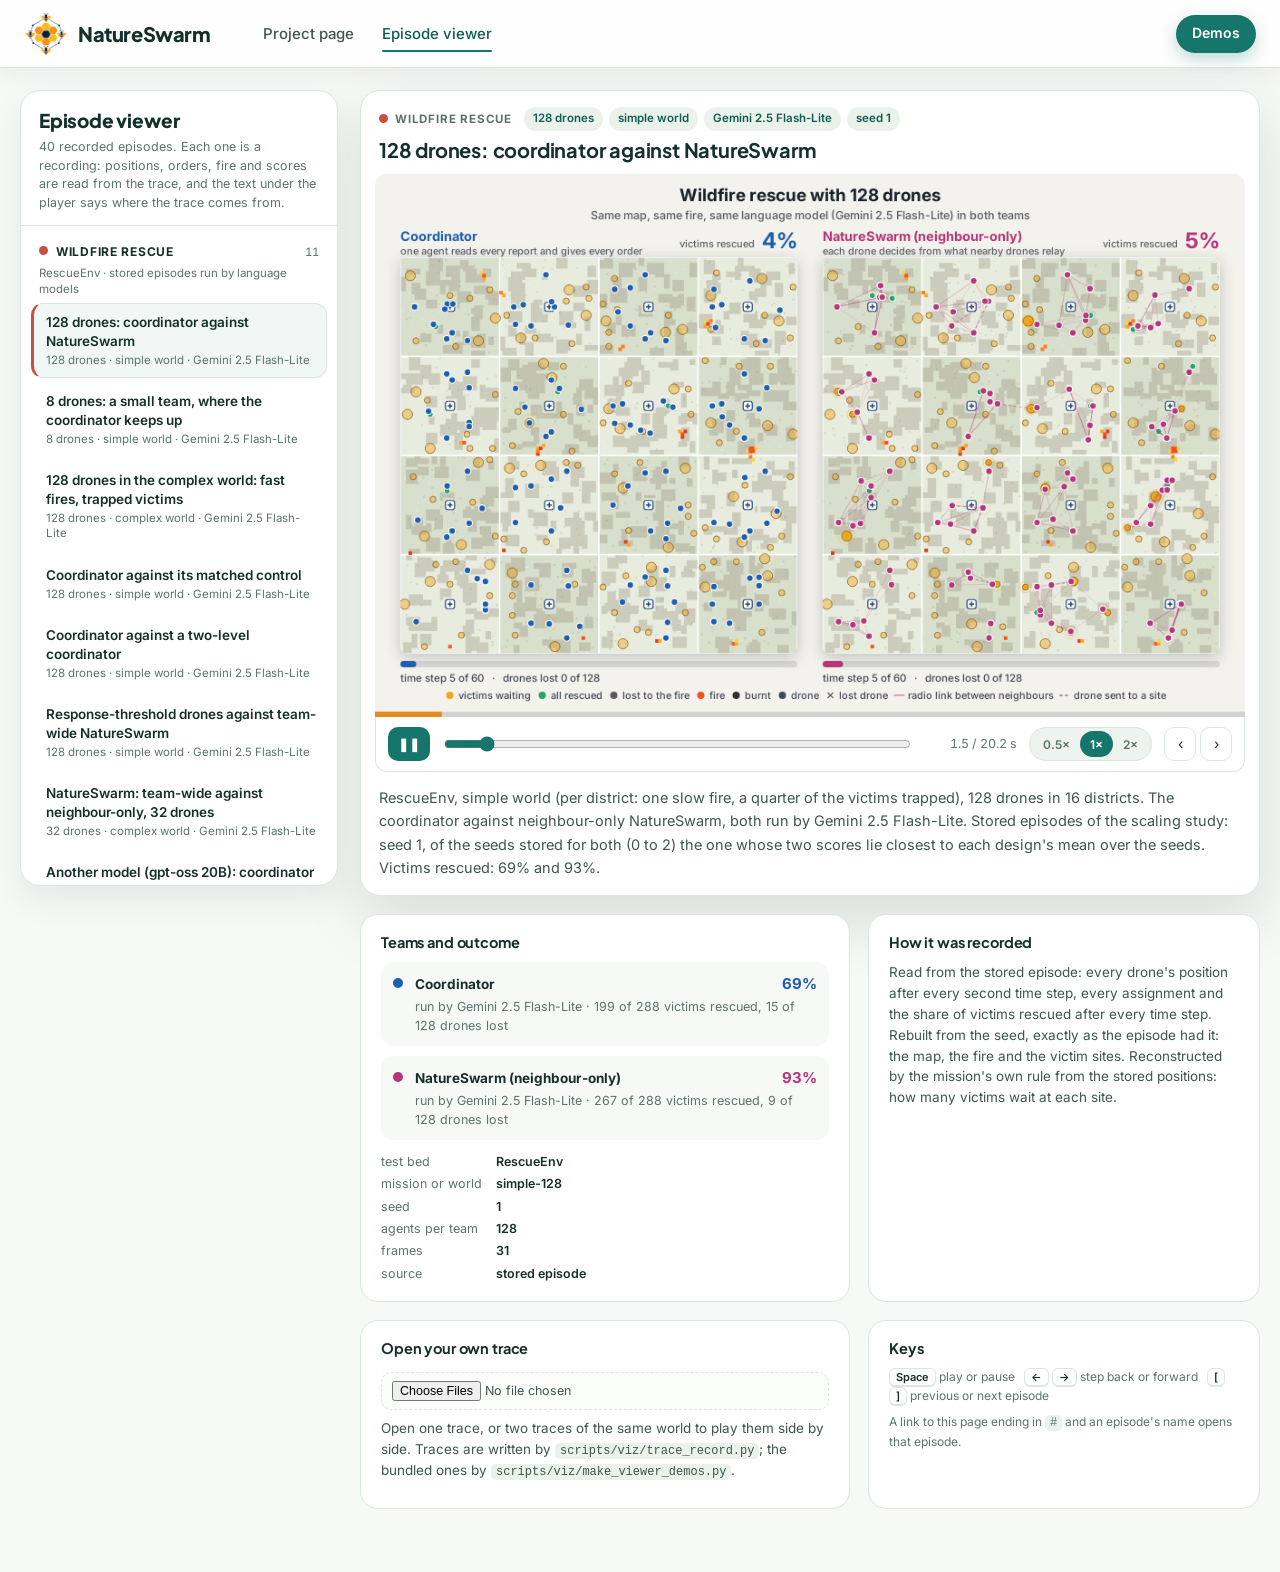
==== viewer.html @ e60d899e "NatureSwarm project page Static site: demos played from recorded episodes, interactive result charts" ====
<!doctype html>
<html lang="en">
<head>
<meta charset="utf-8">
<meta name="viewport" content="width=device-width, initial-scale=1">
<title>NatureSwarm episode viewer</title>
<meta name="description" content="Recorded episodes of NatureSwarm and its baselines: wildfire rescue teams of 8 to 512 drones run by language models, and the bee, ant and bird missions of NatureEnv.">
<meta name="author" content="The NatureSwarm authors">
<link rel="icon" type="image/png" href="media/brand/favicon_48.png">
<link rel="stylesheet" href="https://fonts.googleapis.com/css2?family=Inter:wght@400;500;600;700&family=Plus+Jakarta+Sans:wght@500;600;700;800&display=swap">
<link rel="stylesheet" href="css/site.css">
<link rel="stylesheet" href="css/viewer.css">
</head>
<body>
<header class="nav scrolled" id="nav">
  <a class="brand" href="index.html"><img src="media/brand/logo_192.png" alt="" width="44" height="44"><span>NatureSwarm</span></a>
  <nav class="links" aria-label="Pages"><a href="index.html">Project page</a><a class="active" href="viewer.html">Episode viewer</a></nav>
  <div class="nav-cta"><a class="pill solid" href="index.html#demos">Demos</a></div>
</header>

<div class="vw">
  <aside class="vw-list" aria-label="Recorded episodes">
    <div class="vw-list-head">
      <h1>Episode viewer</h1>
      <p><span id="count">Recorded</span> episodes. Each one is a recording: positions, orders, fire and scores are read from the trace, and the text under the player says where the trace comes from.</p>
      <select class="vw-pick" id="pick" aria-label="Choose an episode"></select>
    </div>
    <div class="vw-scroll" id="list"></div>
  </aside>

  <main class="vw-main">
    <figure class="vw-player" id="stage">
      <div class="vw-title">
        <span class="vw-kicker" id="kicker"><i></i><span>Loading</span></span>
        <div class="vw-tags" id="tags"></div>
        <h2 id="title">&nbsp;</h2>
      </div>
      <div class="vw-stage">
        <canvas aria-label="Episode animation"></canvas>
        <div class="vw-wait" id="wait">Loading the recording…</div>
      </div>
      <div class="vw-controls">
        <button class="pp" id="pp" aria-label="Play or pause">▶</button>
        <input id="pos" type="range" min="0" max="1000" value="0" aria-label="Position">
        <span id="clock">0.0 s</span>
        <div class="vw-speed" id="speed" role="group" aria-label="Speed"><button data-s="0.5">0.5×</button><button data-s="1" class="on">1×</button><button data-s="2">2×</button></div>
        <div class="vw-nav" role="group" aria-label="Previous or next episode"><button id="prev" aria-label="Previous episode">‹</button><button id="next" aria-label="Next episode">›</button></div>
      </div>
      <p class="vw-what" id="about"></p>
    </figure>

    <div class="vw-cols">
      <section class="vw-card">
        <h3>Teams and outcome</h3>
        <div class="vw-teams" id="teams"></div>
        <dl class="vw-facts" id="facts"></dl>
      </section>
      <section class="vw-card">
        <h3>How it was recorded</h3>
        <p id="method"></p>
        <div id="evbox"><h3 style="margin-top:14px">Events</h3><ul class="vw-events" id="events"></ul></div>
      </section>
      <section class="vw-card">
        <h3>Open your own trace</h3>
        <input id="file" type="file" accept=".json,application/json" multiple aria-label="Open trace files">
        <p>Open one trace, or two traces of the same world to play them side by side. Traces are written by <code>scripts/viz/trace_record.py</code>; the bundled ones by <code>scripts/viz/make_viewer_demos.py</code>.</p>
      </section>
      <section class="vw-card">
        <h3>Keys</h3>
        <p class="vw-keys"><kbd>Space</kbd> play or pause &nbsp; <kbd>←</kbd> <kbd>→</kbd> step back or forward &nbsp; <kbd>[</kbd> <kbd>]</kbd> previous or next episode</p>
        <p class="vw-keys">A link to this page ending in <code>#</code> and an episode's name opens that episode.</p>
      </section>
    </div>
  </main>
</div>

<script src="js/natureswarm-player.js"></script>
<script src="js/trace-pack.js"></script>
<script>
(function () {
  'use strict';
  // Shown until traces/demos.json has loaded, and if it cannot be read: the recordings of the project page.
  const FALLBACK = {
    groups: [{ id: 'rescue', title: 'Wildfire rescue', note: 'RescueEnv · stored episodes run by language models' }, { id: 'bees', title: 'Honeybees choose a nest site', note: 'NatureEnv' }, { id: 'ants', title: 'Ants and their trails', note: 'NatureEnv' }, { id: 'birds', title: 'Birds on migration', note: 'an illustration' }],
    episodes: [
      { id: 'rescue-128', group: 'rescue', name: '128 drones: coordinator against NatureSwarm', traces: ['traces/rescue_coordinator.json', 'traces/rescue_natureswarm.json'], tags: ['128 drones'], about: '', opts: { titles: ['Coordinator', 'NatureSwarm (neighbour-only)'], headline: 'Wildfire rescue with 128 drones', subline: 'Same map, same fire, same language model in both teams' } },
      { id: 'bees-static', group: 'bees', name: 'Seven cavities, 24 scouts', traces: ['traces/bees.json'], tags: [], about: '', opts: {} },
      { id: 'ants-static', group: 'ants', name: 'Three paths, 24 ants', traces: ['traces/ants.json'], tags: [], about: '', opts: {} },
      { id: 'birds-f30', group: 'birds', name: 'Flock against solitary birds', traces: ['traces/birds_flock.json', 'traces/birds_alone.json'], tags: [], about: '', opts: { titles: ['Flock: every bird aligns with its seven nearest neighbours', 'Each bird on its own'] } },
      { id: 'birds-f30-flock', group: 'birds', name: 'The flock alone', traces: ['traces/birds_flock.json'], tags: [], about: '', opts: {} },
    ],
  };
  const GROUP_COLOR = { rescue: '#c8503f', bees: '#e7a21b', forage: '#3d9a57', ants: '#d6336c', birds: '#2f7fc1', hard: '#6b4fa3' };
  const TEAM_COLOR = ['#1f5fae', '#b5367a', '#17766b'];
  const $ = (id) => document.getElementById(id);
  const esc = (s) => String(s).replace(/[&<>"]/g, (c) => ({ '&': '&amp;', '<': '&lt;', '>': '&gt;', '"': '&quot;' }[c]));
  const canvas = document.querySelector('#stage canvas');
  const cache = {};
  let DATA = FALLBACK, player = null, speed = 1, current = -1, ticket = 0;

  const fetchTrace = (u) => cache[u] || (cache[u] = fetch(u).then((r) => { if (!r.ok) throw new Error(u + ': ' + r.status); return r.json(); }).then(NatureSwarmTrace.unpack));
  const MODELS = { 'gemini-2.5-flash-lite': 'Gemini 2.5 Flash-Lite', 'gemini-3.1-flash-lite': 'Gemini 3.1 Flash-Lite', 'gemini-4-argon': 'Gemini 4 Argon', 'or/openai/gpt-oss-20b': 'gpt-oss 20B' };
  const DESIGNS = { bee: 'Bee design', ant: 'Ant design', hierarchy: 'Coordinator', solitary: 'Solitary agents', flock: 'Flock design', broadcast: 'Broadcast', 'flock (three-rule model)': 'Flock (three-rule model)', 'each bird alone': 'Each bird on its own' };
  const runBy = (m) => { if (m.policy === 'rule') return (/alone/.test(m.design) ? "each bird's own cue" : 'the three-rule flock model') + ', an illustration'; if (m.policy === 'classic') return "the design's model-free rule, no language model"; const id = String(m.policy).replace('llm:', ''); return MODELS[id] || id; };

  function outcome(m) {
    const o = m.outcome || {};
    if (m.scene === 'rescue' || m.env === 'rescueenv') return [Math.round(100 * o.rescued / o.victims) + '%', `${o.rescued} of ${o.victims} victims rescued, ${o.drones_lost} of ${m.n_agents} drones lost`];
    if (m.scene === 'bees') { const L = (k) => (k == null ? 'none' : String.fromCharCode(65 + k)); return [o.chose_best ? 'best cavity' : 'cavity ' + L(o.chosen), `chose cavity ${L(o.chosen)} in round ${o.round} (${o.how}); the best was cavity ${L(o.best)}`]; }
    if (m.scene === 'ants') return [String(o.food), 'units of food brought home'];
    if (m.scene === 'forage') return [String(o.food), 'units of food brought home' + (o.rival_food != null ? `; the other colony brought ${o.rival_food}` : '')];
    if (m.scene === 'birds') return [`${o.arrived} / ${m.n_agents}`, `birds arrived, ${o.lost} taken by hawks`];
    return ['', Object.keys(o).filter((k) => k !== 'trips').map((k) => k + ' ' + o[k]).join(', ')];
  }

  function show(traces, entry) {
    const opts = entry.opts || {};
    if (player) player.pause();
    player = NatureSwarmPlayer.mount(canvas, traces.length === 1 ? traces[0] : traces, opts);
    player.speed = speed;
    const anyEvents = traces[0].frames.some((f) => f.events && f.events.length);
    $('evbox').style.display = anyEvents ? '' : 'none';
    player.onframe = (t, d) => {
      if (!$('pos').matches(':active')) $('pos').value = String(Math.round(1000 * t / d));
      $('clock').textContent = t.toFixed(1) + ' / ' + d.toFixed(1) + ' s';
      if (!anyEvents) return;
      const fr = traces[0].frames, k = Math.min(fr.length - 1, Math.floor(fr.length * t / d)), seen = [];
      for (let i = k; i >= 0 && seen.length < 4; i--) (fr[i].events || []).forEach((e) => { if (seen.indexOf(e) < 0) seen.push(e); });
      const html = seen.map((e) => '<li>' + esc(e) + '</li>').join('') || '<li>none yet</li>';
      if ($('events').innerHTML !== html) $('events').innerHTML = html;
    };
    $('teams').innerHTML = traces.map((tr, i) => {
      const m = tr.meta, o = outcome(m), c = (opts.colors && opts.colors[i]) || (traces.length > 1 ? TEAM_COLOR[i % 3] : '#17766b');
      const name = (opts.titles && opts.titles[i]) || DESIGNS[m.design] || m.design;
      return `<div class="vw-team" style="--c:${esc(c)}"><i></i><b>${esc(name)}</b><em>${esc(o[0])}</em><span>run by ${esc(runBy(m))} · ${esc(o[1])}</span></div>`;
    }).join('');
    const m0 = traces[0].meta, facts = [['test bed', m0.env === 'rescueenv' ? 'RescueEnv' : 'NatureEnv'], ['mission or world', m0.mission], ['seed', m0.seed], ['agents per team', m0.n_agents], ['frames', traces[0].frames.length]];
    if (m0.time) facts.push(['time', m0.time]);
    if (m0.source) facts.push(['source', traces.map((t) => t.meta.source).filter((s, i, a) => s && a.indexOf(s) === i).join('; ')]);
    $('facts').innerHTML = facts.map((r) => '<dt>' + esc(r[0]) + '</dt><dd>' + esc(r[1]) + '</dd>').join('');
    player.render(0); player.play(); $('pp').textContent = '❚❚';
  }

  function describe(entry) {
    const g = DATA.groups.find((x) => x.id === entry.group) || { title: '', method: '' };
    $('stage').style.setProperty('--g', GROUP_COLOR[entry.group] || '#17766b');
    $('kicker').lastElementChild.textContent = g.title || 'Your trace';
    $('title').textContent = entry.name;
    $('tags').innerHTML = (entry.tags || []).map((t) => '<span>' + esc(t) + '</span>').join('');
    $('about').textContent = entry.about || '';
    $('method').textContent = entry.method || g.method || 'A trace opened from a file: the player draws what the file holds.';
  }

  function select(i, push) {
    const entry = DATA.episodes[i]; if (!entry) return;
    current = i; const mine = ++ticket;
    describe(entry);
    Array.from(document.querySelectorAll('.vw-item')).forEach((b) => { const on = +b.dataset.i === i; b.classList.toggle('on', on); if (on) { b.setAttribute('aria-current', 'true'); if (b.scrollIntoView) b.scrollIntoView({ block: 'nearest' }); } else b.removeAttribute('aria-current'); });
    $('pick').value = String(i);
    if (push !== false) { try { history.replaceState(null, '', '#' + entry.id); } catch (e) { /* sandboxed frame */ } }
    $('wait').textContent = 'Loading the recording…'; $('wait').classList.add('on');
    Promise.all(entry.traces.map(fetchTrace)).then((t) => { if (mine !== ticket) return; $('wait').classList.remove('on'); show(t, entry); })
      .catch((e) => { if (mine === ticket) $('wait').textContent = 'This recording could not be loaded (' + e.message + ').'; });
  }

  function build() {
    const list = $('list'), pick = $('pick'); list.innerHTML = ''; pick.innerHTML = '';
    $('count').textContent = String(DATA.episodes.length) + ' recorded';
    DATA.groups.forEach((g) => {
      const eps = DATA.episodes.map((e, i) => [e, i]).filter((x) => x[0].group === g.id); if (!eps.length) return;
      const box = document.createElement('div'); box.className = 'vw-group'; box.style.setProperty('--g', GROUP_COLOR[g.id] || '#17766b');
      box.innerHTML = `<div class="vw-group-head"><i></i><b>${esc(g.title)}</b><span>${eps.length}</span></div><p class="vw-group-note">${esc(g.note || '')}</p>`;
      const og = document.createElement('optgroup'); og.label = g.title;
      eps.forEach(([e, i]) => {
        const b = document.createElement('button'); b.type = 'button'; b.className = 'vw-item'; b.dataset.i = String(i);
        b.innerHTML = `<strong>${esc(e.name)}</strong><small>${esc((e.tags || []).filter((t) => !/^seed /.test(t)).join(' · '))}</small>`;
        b.addEventListener('click', () => select(i)); box.appendChild(b);
        const o = document.createElement('option'); o.value = String(i); o.textContent = e.name; og.appendChild(o);
      });
      list.appendChild(box); pick.appendChild(og);
    });
  }
  function start() {
    build();
    const want = decodeURIComponent((location.hash || '').slice(1)), k = DATA.episodes.findIndex((e) => e.id === want);
    select(k >= 0 ? k : 0, false);
  }

  $('pick').addEventListener('change', () => select(+$('pick').value));
  $('prev').addEventListener('click', () => select((current - 1 + DATA.episodes.length) % DATA.episodes.length));
  $('next').addEventListener('click', () => select((current + 1) % DATA.episodes.length));
  $('file').addEventListener('change', () => {
    const files = Array.from($('file').files).slice(0, 2); if (!files.length) return;
    Promise.all(files.map((f) => f.text().then(JSON.parse).then(NatureSwarmTrace.unpack))).then((t) => {
      ticket++; current = -1; Array.from(document.querySelectorAll('.vw-item.on')).forEach((b) => b.classList.remove('on'));
      const entry = { group: '', name: files.map((f) => f.name).join(' and '), tags: ['opened from a file'], about: 'A trace opened from your computer; it is not uploaded anywhere.', opts: { titles: t.map((x) => x.meta.design) } };
      describe(entry); $('wait').classList.remove('on'); show(t, entry);
    }).catch((e) => { $('wait').textContent = 'This file is not a trace (' + e.message + ').'; $('wait').classList.add('on'); });
  });
  const toggle = () => { if (!player) return; player.toggle(); $('pp').textContent = player.playing ? '❚❚' : '▶'; };
  $('pp').addEventListener('click', toggle); canvas.addEventListener('click', toggle);
  $('pos').addEventListener('input', () => { if (player) player.seek($('pos').value / 1000); });
  $('speed').addEventListener('click', (e) => { const s = e.target.dataset.s; if (!s) return; speed = +s; if (player) player.speed = speed; Array.from($('speed').children).forEach((b) => b.classList.toggle('on', b === e.target)); });
  document.addEventListener('keydown', (e) => {
    if (/^(INPUT|SELECT|TEXTAREA|BUTTON)$/.test(e.target.tagName) && e.key !== '[' && e.key !== ']') return;
    if (e.key === ' ') { e.preventDefault(); toggle(); }
    else if (e.key === 'ArrowLeft' || e.key === 'ArrowRight') { if (!player) return; e.preventDefault(); player.pause(); $('pp').textContent = '▶'; player.seek((player.time + (e.key === 'ArrowLeft' ? -0.3 : 0.3)) / player.duration); }
    else if (e.key === '[') $('prev').click(); else if (e.key === ']') $('next').click();
  });
  window.addEventListener('hashchange', () => { const k = DATA.episodes.findIndex((e) => e.id === decodeURIComponent(location.hash.slice(1))); if (k >= 0 && k !== current) select(k, false); });

  fetch('traces/demos.json').then((r) => { if (!r.ok) throw new Error(String(r.status)); return r.json(); })
    .then((d) => { if (d && d.episodes && d.episodes.length) DATA = d; }).catch(() => { /* keep the short list */ }).then(start);
})();
</script>
</body>
</html>
---- css/site.css ----
/* NatureSwarm project page. Light, botanical identity: alabaster ground, pine ink, teal for actions, honey kept to
   the logo and the hero artwork. One look by design (no dark variant). Author: Kunlun Zhu. */
:root {
  --bg: #f6f9f6; --surface: #ffffff; --sky: #e6f0f3; --sage: #ebf2ec;
  --ink: #15302b; --text: #3f5551; --muted: #5e726e; --line: #dce6e1;
  --teal: #17766b; --teal-d: #0f5c53; --coral: #c8503f; --honey: #e7a21b; --night: #10231f;
  --radius: 20px; --shadow: 0 14px 34px rgba(21, 48, 43, 0.07); --shadow-lg: 0 24px 60px rgba(21, 48, 43, 0.13);
  --display: "Plus Jakarta Sans", "Inter", "Helvetica Neue", Arial, sans-serif;
  --body: "Inter", "Helvetica Neue", Helvetica, Arial, sans-serif;
  --wrap: 1180px; --ease: cubic-bezier(0.22, 1, 0.36, 1);
  color-scheme: light;
}
* { box-sizing: border-box; }
html { scroll-behavior: smooth; scroll-padding-top: 84px; }
body { margin: 0; font-family: var(--body); font-size: 17px; line-height: 1.6; color: var(--text); background: var(--bg); -webkit-font-smoothing: antialiased; }
img { max-width: 100%; display: block; }
a { color: inherit; }
button { font: inherit; color: inherit; }
h1, h2, h3 { font-family: var(--display); color: var(--ink); margin: 0; text-wrap: balance; }
h2 { font-size: clamp(28px, 3.3vw, 40px); line-height: 1.16; font-weight: 700; letter-spacing: -0.02em; }
h2.light { font-weight: 600; font-size: clamp(26px, 2.9vw, 36px); }
h3 { font-size: 19px; line-height: 1.3; font-weight: 700; letter-spacing: -0.01em; }
p { margin: 0; }
code, pre { font-family: ui-monospace, SFMono-Regular, Menlo, Consolas, monospace; }
:focus-visible { outline: 3px solid rgba(23, 118, 107, 0.45); outline-offset: 3px; border-radius: 6px; }

.wrap { max-width: var(--wrap); margin: 0 auto; padding-left: max(24px, env(safe-area-inset-left, 0px)); padding-right: max(24px, env(safe-area-inset-right, 0px)); }
.wrap.narrow { max-width: 1000px; }
.band { padding-block: 96px; }
.band.sky { background: var(--sky); }
.band.sage { background: var(--sage); }
.label { display: inline-block; margin-bottom: 14px; font-size: 12.5px; font-weight: 700; letter-spacing: 0.09em; text-transform: uppercase; color: var(--teal); }
.head { text-align: center; max-width: 780px; margin: 0 auto 44px; }
.head h2::after { content: ""; display: block; width: 46px; height: 3px; border-radius: 3px; background: var(--teal); margin: 18px auto 0; }
.sub { margin-top: 16px; font-size: 18px; color: var(--muted); }

/* ------------------------------------------------------------------ navigation */
.nav { position: sticky; top: env(safe-area-inset-top, 0px); z-index: 40; display: flex; align-items: center; gap: 28px; height: 68px;
  padding-left: max(24px, env(safe-area-inset-left, 0px)); padding-right: max(24px, env(safe-area-inset-right, 0px));
  background: rgba(255, 255, 255, 0.82); backdrop-filter: saturate(1.4) blur(14px); -webkit-backdrop-filter: saturate(1.4) blur(14px);
  border-bottom: 1px solid transparent; transition: border-color 0.3s, box-shadow 0.3s; }
.nav.scrolled { border-bottom-color: var(--line); box-shadow: 0 6px 24px rgba(21, 48, 43, 0.06); }
body::before { content: ""; position: fixed; inset: 0 0 auto; height: env(safe-area-inset-top, 0px); z-index: 50; background: #fff; }
.brand { display: inline-flex; align-items: center; gap: 10px; text-decoration: none; font-family: var(--display); font-weight: 800; font-size: 20px; letter-spacing: -0.02em; color: var(--ink); }
.links { display: flex; gap: 4px; margin-left: 12px; }
.links a { position: relative; padding: 8px 12px; border-radius: 10px; text-decoration: none; font-size: 15px; font-weight: 500; color: var(--text); transition: color 0.2s, background 0.2s; }
.links a:hover { color: var(--ink); background: rgba(23, 118, 107, 0.07); }
.links a.active { color: var(--teal-d); }
.links a.active::after { content: ""; position: absolute; left: 12px; right: 12px; bottom: 2px; height: 2px; border-radius: 2px; background: var(--teal); }
.nav-cta { margin-left: auto; display: flex; gap: 10px; }
.pill { display: inline-flex; align-items: center; height: 38px; padding: 0 16px; border-radius: 999px; text-decoration: none; font-size: 14px; font-weight: 600; transition: transform 0.2s var(--ease), box-shadow 0.2s, background 0.2s; }
.pill.ghost { border: 1px solid var(--line); color: var(--ink); background: #fff; }
.pill.solid { background: var(--teal); color: #fff; box-shadow: 0 6px 16px rgba(23, 118, 107, 0.28); }
.pill:hover { transform: translateY(-1px); }
.pill.solid:hover { background: var(--teal-d); }

/* ------------------------------------------------------------------ hero */
.hero { position: relative; overflow: hidden; min-height: 660px; display: grid; place-items: center; padding-block: 84px 132px; isolation: isolate; }
.hero-art { position: absolute; inset: -3%; z-index: -3; background: url("../media/brand/hero.jpg") center 42% / cover no-repeat; animation: drift 38s ease-in-out infinite alternate; }
.hero::before { content: ""; position: absolute; inset: 0; z-index: -2;
  background: radial-gradient(ellipse 62% 64% at 50% 46%, rgba(246, 249, 246, 0.95) 0%, rgba(246, 249, 246, 0.82) 38%, rgba(246, 249, 246, 0) 74%); }
.hero::after { content: ""; position: absolute; inset: auto 0 0; height: 170px; z-index: -1; background: linear-gradient(180deg, rgba(246, 249, 246, 0) 0%, var(--bg) 88%); }
#hero-swarm { position: absolute; inset: 0; width: 100%; height: 100%; z-index: -1; pointer-events: none; }
.hero-inner { max-width: 960px; text-align: center; padding-left: max(24px, env(safe-area-inset-left, 0px)); padding-right: max(24px, env(safe-area-inset-right, 0px)); }
.eyebrow { display: inline-flex; align-items: center; gap: 9px; margin-bottom: 22px; padding: 7px 14px; border-radius: 999px; background: rgba(255, 255, 255, 0.85); border: 1px solid var(--line); font-size: 13px; font-weight: 600; color: var(--teal-d); box-shadow: 0 4px 14px rgba(21, 48, 43, 0.06); }
.eyebrow .dot { width: 8px; height: 8px; border-radius: 50%; background: var(--honey); box-shadow: 0 0 0 0 rgba(231, 162, 27, 0.5); animation: pulse 2.4s infinite; }
h1 { font-size: clamp(33px, 4.5vw, 54px); line-height: 1.1; font-weight: 800; letter-spacing: -0.035em; }
.lede { margin: 22px auto 0; max-width: 40em; font-size: clamp(17px, 1.5vw, 19.5px); color: var(--text); }
.hero-cta { margin-top: 30px; }
.btn { display: inline-flex; align-items: center; gap: 9px; height: 48px; padding: 0 24px; border-radius: 999px; border: 1px solid transparent; text-decoration: none; font-weight: 600; font-size: 15.5px; cursor: pointer; transition: transform 0.25s var(--ease), box-shadow 0.25s, background 0.2s, border-color 0.2s; }
.btn.primary { background: var(--teal); color: #fff; box-shadow: 0 10px 24px rgba(23, 118, 107, 0.32); }
.btn.primary:hover { background: var(--teal-d); transform: translateY(-2px); box-shadow: 0 14px 30px rgba(23, 118, 107, 0.36); }
.btn.primary svg { transition: transform 0.25s var(--ease); }
.btn.primary:hover svg { transform: translateX(3px); }
.btn.outline { background: #fff; border-color: var(--line); color: var(--ink); }
.btn.outline:hover { border-color: var(--teal); color: var(--teal-d); transform: translateY(-2px); }
.btn.off { opacity: 0.6; cursor: default; pointer-events: none; }
.hero-links { margin-top: 20px; display: flex; flex-wrap: wrap; justify-content: center; gap: 10px; }
.chip { display: inline-flex; align-items: center; gap: 7px; height: 38px; padding: 0 15px; border-radius: 10px; background: #fff; border: 1px solid var(--line); text-decoration: none; font-size: 14px; font-weight: 600; color: var(--ink); box-shadow: 0 4px 12px rgba(21, 48, 43, 0.06); transition: transform 0.2s var(--ease), border-color 0.2s, color 0.2s; }
a.chip:hover { transform: translateY(-2px); border-color: var(--teal); color: var(--teal-d); }
.chip.off { color: var(--muted); box-shadow: none; }
.byline { margin: 26px auto 0; max-width: 46em; font-size: 15px; font-weight: 600; color: var(--ink); line-height: 1.7; }
.affil { margin-top: 6px; font-size: 13.5px; color: var(--muted); }

.facts { position: relative; z-index: 2; margin-top: -76px; }
.facts-row { display: grid; grid-template-columns: repeat(4, 1fr); }
.facts-row { background: var(--surface); border: 1px solid var(--line); border-radius: var(--radius); box-shadow: var(--shadow); padding-block: 22px; max-width: 1000px; }
.facts-row > div { text-align: center; padding: 4px 12px; border-left: 1px solid var(--line); }
.facts-row > div:first-child { border-left: 0; }
.facts-row b { display: block; font-family: var(--display); font-size: 25px; font-weight: 800; color: var(--ink); letter-spacing: -0.02em; font-variant-numeric: tabular-nums; }
.facts-row span { font-size: 13.5px; color: var(--muted); }

/* ------------------------------------------------------------------ overview */
.split { display: grid; grid-template-columns: minmax(0, 5fr) minmax(0, 6fr); gap: 56px; align-items: start; }
.prose p + p { margin-top: 16px; }
.prose strong, .prose-p strong { color: var(--ink); }
.prose-p { margin-top: 16px; }
.cards { display: grid; gap: 22px; margin-top: 52px; }
.cards.three { grid-template-columns: repeat(3, minmax(0, 1fr)); }
.card { background: var(--surface); border: 1px solid var(--line); border-radius: var(--radius); padding: 28px; box-shadow: var(--shadow); }
.card p { margin-top: 8px; font-size: 15.5px; color: var(--muted); }
.lift { transition: transform 0.35s var(--ease), box-shadow 0.35s, border-color 0.35s; }
.lift:hover { transform: translateY(-5px); box-shadow: var(--shadow-lg); border-color: #c9dbd4; }
.glyph { width: 100%; height: 108px; margin-bottom: 18px; border-radius: 14px; background: linear-gradient(180deg, #f1f7f4 0%, #e9f2ee 100%); display: grid; place-items: center; overflow: hidden; }
.glyph svg { width: 100%; height: 100%; }
.g-pulse { animation: gpulse 2.4s ease-in-out infinite; transform-origin: center; transform-box: fill-box; }
.g-dash { stroke-dasharray: 4 6; animation: gdash 1.6s linear infinite; }
.g-wait { animation: gwait 2.4s ease-in-out infinite; }
.g-fade { animation: gfade 3.2s ease-in-out infinite; }

.lab { margin-top: 64px; display: grid; grid-template-columns: minmax(0, 4fr) minmax(0, 7fr); gap: 0; background: var(--surface); border: 1px solid var(--line); border-radius: 26px; box-shadow: var(--shadow); overflow: hidden; }
.lab-text { padding: 36px; display: flex; flex-direction: column; gap: 16px; }
.lab-text .label { margin-bottom: 0; }
.lab-text > p { font-size: 15px; color: var(--muted); }
.lab-stage { background: linear-gradient(160deg, #eef5f2 0%, #e4eff1 100%); min-height: 380px; display: grid; }
#lab-canvas { width: 100%; height: 100%; display: block; }
.seg { display: inline-flex; padding: 4px; border-radius: 999px; background: #eef3f0; border: 1px solid var(--line); align-self: flex-start; }
.seg button { height: 36px; padding: 0 16px; border: 0; border-radius: 999px; background: transparent; font-size: 14px; font-weight: 600; color: var(--muted); cursor: pointer; transition: background 0.25s, color 0.25s, box-shadow 0.25s; }
.seg button.on { background: #fff; color: var(--ink); box-shadow: 0 3px 10px rgba(21, 48, 43, 0.12); }
.seg.small button { height: 30px; padding: 0 12px; font-size: 13px; }
.range { display: grid; gap: 6px; font-size: 14px; font-weight: 600; color: var(--ink); }
.range b { color: var(--teal-d); font-variant-numeric: tabular-nums; }
input[type=range] { accent-color: var(--teal); width: 100%; }
#lab-fail { align-self: flex-start; height: 42px; }
#lab-fail.on { background: var(--coral); border-color: var(--coral); color: #fff; }
.readout { margin: 4px 0 0; display: grid; gap: 10px; }
.readout div { padding: 10px 14px; border-radius: 12px; background: #f3f7f5; border: 1px solid var(--line); }
.readout dt { font-size: 12px; font-weight: 600; letter-spacing: 0.04em; text-transform: uppercase; color: var(--muted); }
.readout dd { margin: 2px 0 0; font-family: var(--display); font-weight: 700; color: var(--ink); font-size: 16px; }

/* ------------------------------------------------------------------ statistics */
.stats { display: grid; grid-template-columns: repeat(3, minmax(0, 1fr)); gap: 40px; text-align: center; }
.num { font-family: var(--display); font-size: clamp(44px, 5.4vw, 66px); line-height: 1; font-weight: 800; letter-spacing: -0.035em; color: var(--teal-d); font-variant-numeric: tabular-nums; }
.num i { font-style: normal; font-size: 0.42em; font-weight: 700; color: var(--muted); margin: 0 0.28em; letter-spacing: 0; }
.stat h3 { margin-top: 14px; font-size: 17px; }
.stat p:last-child { margin: 6px auto 0; max-width: 21em; font-size: 14.5px; color: var(--muted); }

/* ------------------------------------------------------------------ demos */
.showcase { background: var(--surface); border: 1px solid var(--line); border-radius: 26px; box-shadow: var(--shadow-lg); padding: 22px; }
.tabs { position: relative; display: inline-flex; padding: 5px; border-radius: 999px; background: #eef3f0; border: 1px solid var(--line); max-width: 100%; overflow-x: auto; }
.tabs button { position: relative; z-index: 1; height: 40px; padding: 0 20px; border: 0; border-radius: 999px; background: transparent; font-size: 14.5px; font-weight: 600; color: var(--muted); cursor: pointer; white-space: nowrap; transition: color 0.3s; }
.tabs button.on { color: #fff; }
.tab-ink { position: absolute; z-index: 0; top: 5px; left: 5px; height: 40px; width: 0; border-radius: 999px; background: var(--teal); box-shadow: 0 6px 16px rgba(23, 118, 107, 0.3); transition: transform 0.45s var(--ease), width 0.45s var(--ease); }
.stage { margin-top: 18px; border-radius: 18px; overflow: hidden; border: 1px solid var(--line); background: #f4f2ec; }
.screen { position: relative; }
#demo-canvas { width: 100%; height: auto; aspect-ratio: 960 / 600; display: block; cursor: pointer; transition: opacity 0.35s; }
.loading { position: absolute; inset: 0; display: grid; place-items: center; font-weight: 600; color: var(--muted); background: #f4f2ec; transition: opacity 0.35s; }
.loading.hide { opacity: 0; pointer-events: none; }
.controls { display: flex; align-items: center; gap: 12px; padding: 10px 14px; background: #fff; border-top: 1px solid var(--line); }
.ctl { width: 38px; height: 38px; flex: none; display: grid; place-items: center; border-radius: 50%; border: 1px solid var(--line); background: #fff; color: var(--ink); cursor: pointer; transition: background 0.2s, color 0.2s, border-color 0.2s, transform 0.2s var(--ease); }
.ctl:hover { background: var(--teal); border-color: var(--teal); color: #fff; transform: scale(1.06); }
.controls input[type=range] { flex: 1; min-width: 60px; }
.time { font-size: 13px; color: var(--muted); font-variant-numeric: tabular-nums; min-width: 86px; text-align: right; }
.speed { display: inline-flex; padding: 3px; border-radius: 999px; background: #eef3f0; border: 1px solid var(--line); flex: none; }
.speed button { height: 28px; padding: 0 10px; border: 0; border-radius: 999px; background: transparent; font-size: 12.5px; font-weight: 600; color: var(--muted); cursor: pointer; }
.speed button.on { background: #fff; color: var(--ink); box-shadow: 0 2px 6px rgba(21, 48, 43, 0.12); }
.about { margin-top: 22px; padding: 8px 10px 6px; display: grid; grid-template-columns: minmax(0, 6fr) minmax(0, 5fr); gap: 40px; }
.about h3 { font-size: 22px; }
.about p { margin-top: 10px; font-size: 15.5px; }
.about .tag { display: inline-block; margin: 0 0 10px; padding: 4px 12px; border-radius: 999px; background: #e6f1ee; color: var(--teal-d); font-size: 12.5px; font-weight: 700; letter-spacing: 0.04em; }
.about .borrow { margin-top: 0; padding: 14px 16px; border-radius: 14px; background: #fbf6e8; border: 1px solid #f0e3bd; color: var(--ink); }
.about .borrow b { color: #8a5a00; }
.about .note { margin-top: 12px; font-size: 13.5px; color: var(--muted); }
.about .cite { margin-top: 8px; font-size: 12.5px; color: #7d8f8b; }
.about .score { display: grid; grid-template-columns: 1fr 1fr; gap: 12px; margin-bottom: 12px; }
.about .score div { padding: 14px 16px; border-radius: 14px; border: 1px solid var(--line); background: #f6f9f7; }
.about .score b { display: block; font-family: var(--display); font-size: 30px; font-weight: 800; letter-spacing: -0.02em; }
.about .score span { font-size: 13px; color: var(--muted); }
.about .score .co b { color: #1f5fae; } .about .score .ns b { color: #b5367a; }
.swap { animation: swap 0.5s var(--ease); }

/* ------------------------------------------------------------------ findings */
.finding { display: grid; grid-template-columns: minmax(0, 5fr) minmax(0, 7fr); gap: 48px; align-items: center; padding-block: 34px; border-top: 1px solid #d5e2da; }
.finding:first-of-type { border-top: 0; }
.finding.flip .f-text { order: 2; }
.f-num { display: block; font-family: var(--display); font-size: 15px; font-weight: 800; letter-spacing: 0.08em; color: var(--teal); margin-bottom: 10px; }
.f-text h3 { font-size: clamp(21px, 2.1vw, 27px); line-height: 1.22; }
.f-text p { margin-top: 12px; }
.zoom { display: block; width: 100%; padding: 18px; border: 1px solid var(--line); border-radius: var(--radius); background: #fff; box-shadow: var(--shadow); cursor: zoom-in; text-align: left; transition: transform 0.35s var(--ease), box-shadow 0.35s; }
.zoom:hover { transform: translateY(-4px); box-shadow: var(--shadow-lg); }
.zoom img { width: 100%; height: auto; }
.zoom span { display: inline-block; margin-top: 12px; padding: 4px 11px; border-radius: 999px; background: #eef3f0; font-size: 12.5px; font-weight: 600; color: var(--muted); }
.f-fig img { max-height: 380px; object-fit: contain; }

/* ------------------------------------------------------------------ method */
.cards.three .tb { padding-top: 24px; }
.tb-k { display: inline-block; margin-bottom: 12px; padding: 4px 12px; border-radius: 999px; background: #e6f1ee; color: var(--teal-d); font-size: 12.5px; font-weight: 700; letter-spacing: 0.04em; }
.designs { margin-top: 26px; display: grid; grid-template-columns: repeat(3, minmax(0, 1fr)); gap: 0; background: var(--surface); border: 1px solid var(--line); border-radius: var(--radius); box-shadow: var(--shadow); }
.design { padding: 28px; border-left: 1px solid var(--line); }
.design:first-child { border-left: 0; }
.design p { margin-top: 8px; font-size: 15px; color: var(--muted); }
.swatch { display: block; width: 34px; height: 6px; border-radius: 6px; margin-bottom: 16px; }
.swatch.c1 { background: #1f5fae; } .swatch.c2 { background: var(--honey); } .swatch.c3 { background: #b5367a; }
.wide-fig { margin-top: 26px; }
.wide-fig img { max-height: 620px; object-fit: contain; margin: 0 auto; }

/* ------------------------------------------------------------------ video, code, cite */
.video-shell { border-radius: 22px; overflow: hidden; box-shadow: var(--shadow-lg); border: 1px solid rgba(21, 48, 43, 0.1); background: var(--night); }
video { width: 100%; height: auto; aspect-ratio: 16 / 9; display: block; background: var(--night); }
.video-note { margin-top: 16px; display: flex; flex-wrap: wrap; align-items: center; justify-content: center; gap: 12px; font-size: 14.5px; color: var(--muted); }
.video-note a { color: var(--teal-d); font-weight: 600; }
.row-links { margin-top: 26px; display: flex; flex-wrap: wrap; gap: 12px; }
.terminal { border-radius: var(--radius); overflow: hidden; background: var(--night); box-shadow: var(--shadow-lg); }
.term-bar { display: flex; align-items: center; gap: 7px; padding: 12px 16px; background: #0b1a17; color: #9fb7b0; font-size: 12.5px; font-weight: 600; }
.term-bar i { width: 11px; height: 11px; border-radius: 50%; background: #2c463f; }
.term-bar span { margin-left: 8px; }
.term-bar.light { background: #f3f7f5; color: var(--muted); border-bottom: 1px solid var(--line); }
.copy { margin-left: auto; height: 28px; padding: 0 12px; border-radius: 999px; border: 1px solid rgba(255, 255, 255, 0.22); background: transparent; color: inherit; font-size: 12.5px; font-weight: 600; cursor: pointer; transition: background 0.2s, color 0.2s; }
.copy:hover, .copy.done { background: var(--teal); border-color: var(--teal); color: #fff; }
.term-bar.light .copy { border-color: var(--line); }
pre { margin: 0; padding: 20px 22px; overflow-x: auto; font-size: 13.5px; line-height: 1.75; color: #d9ece6; }
.bib { border-radius: var(--radius); overflow: hidden; background: #fff; border: 1px solid var(--line); box-shadow: var(--shadow); }
.bib pre { color: var(--ink); }
.person { margin-top: 26px; display: flex; align-items: center; gap: 14px; }
.avatar { width: 52px; height: 52px; border-radius: 50%; display: grid; place-items: center; background: var(--teal); color: #fff; font-family: var(--display); font-weight: 800; }
.person b { display: block; color: var(--ink); font-family: var(--display); }
.person span:last-child, .person div span { font-size: 14px; color: var(--muted); }

.team-group { margin-top: 34px; }
.team-group:first-of-type { margin-top: 0; }
.team-group h3 { font-size: 13px; letter-spacing: 0.09em; text-transform: uppercase; color: var(--muted); margin-bottom: 14px; }
.people { display: grid; grid-template-columns: repeat(3, minmax(0, 1fr)); gap: 16px; }
.person-card { display: flex; align-items: center; gap: 14px; padding: 16px 18px; background: var(--surface); border: 1px solid var(--line); border-radius: 16px; box-shadow: var(--shadow); }
.person-card b { display: block; font-family: var(--display); color: var(--ink); font-size: 16.5px; }
.person-card span { font-size: 13.5px; color: var(--muted); }
.person-card div > span:not(.role) { display: block; }
.person-card .avatar { flex: none; width: 50px; height: 50px; font-size: 15px; color: #fff; }
.avatar.core { background: var(--teal); } .avatar.mid { background: #5e8f86; } .avatar.adv { background: #24558f; }
.role { display: inline-block; margin: 6px 6px 0 0; padding: 2px 9px; border-radius: 999px; background: #e6f1ee; color: var(--teal-d) !important; font-size: 11.5px !important; font-weight: 700; }
.corr { margin-top: 30px; text-align: center; font-size: 15px; }
.mail { font-family: ui-monospace, SFMono-Regular, Menlo, Consolas, monospace; font-size: 14px; color: var(--ink); user-select: all; }
footer { padding-block: 34px; background: #fff; border-top: 1px solid var(--line); }
.foot { display: flex; flex-wrap: wrap; align-items: center; justify-content: space-between; gap: 14px; }
.foot p { font-size: 13.5px; color: var(--muted); }
.foot .brand { font-size: 17px; }

.to-top { position: fixed; right: max(20px, env(safe-area-inset-right, 0px)); bottom: calc(20px + env(safe-area-inset-bottom, 0px)); z-index: 30; width: 44px; height: 44px; display: grid; place-items: center; border: 0; border-radius: 50%; background: var(--teal); color: #fff; box-shadow: 0 10px 24px rgba(23, 118, 107, 0.35); cursor: pointer; opacity: 0; transform: translateY(12px); pointer-events: none; transition: opacity 0.3s, transform 0.3s var(--ease); }
.to-top.show { opacity: 1; transform: none; pointer-events: auto; }
.lightbox { border: 0; padding: 0; background: transparent; max-width: 96vw; max-height: 94vh; }
.lightbox::backdrop { background: rgba(16, 35, 31, 0.78); backdrop-filter: blur(4px); }
.lightbox img { max-width: 94vw; max-height: 90vh; border-radius: 14px; background: #fff; padding: 14px; }
.lightbox .close { position: absolute; top: 8px; right: 8px; width: 38px; height: 38px; border: 0; border-radius: 50%; background: var(--night); color: #fff; font-size: 22px; line-height: 1; cursor: pointer; }
.dl { }

/* ------------------------------------------------------------------ motion */
.js .reveal { opacity: 0; transform: translateY(18px); transition: opacity 0.7s var(--ease), transform 0.7s var(--ease); }
.js .reveal.in { opacity: 1; transform: none; }
@keyframes drift { from { transform: scale(1) translate3d(0, 0, 0); } to { transform: scale(1.06) translate3d(-1.2%, -0.8%, 0); } }
@keyframes pulse { 0% { box-shadow: 0 0 0 0 rgba(231, 162, 27, 0.55); } 70% { box-shadow: 0 0 0 9px rgba(231, 162, 27, 0); } 100% { box-shadow: 0 0 0 0 rgba(231, 162, 27, 0); } }
@keyframes gpulse { 0%, 100% { transform: scale(1); } 50% { transform: scale(1.18); } }
@keyframes gdash { to { stroke-dashoffset: -20; } }
@keyframes gwait { 0%, 100% { opacity: 0.25; } 50% { opacity: 1; } }
@keyframes gfade { 0%, 30% { opacity: 1; } 45%, 80% { opacity: 0.15; } 100% { opacity: 1; } }
@keyframes swap { from { opacity: 0; transform: translateY(10px); } to { opacity: 1; transform: none; } }
@media (prefers-reduced-motion: reduce) {
  html { scroll-behavior: auto; }
  .hero-art, .eyebrow .dot, .g-pulse, .g-dash, .g-wait, .g-fade { animation: none; }
  .js .reveal { opacity: 1; transform: none; transition: none; }
  .lift:hover, .zoom:hover, .btn:hover, .chip:hover { transform: none; }
}

/* ------------------------------------------------------------------ episode viewer page */
.viewer { max-width: 1320px; margin: 0 auto; padding: 28px max(24px, env(safe-area-inset-left, 0px)) 60px; display: grid; grid-template-columns: minmax(0, 1fr) 330px; gap: 22px; }
.viewer .player { margin: 0; background: #fff; border: 1px solid var(--line); border-radius: 22px; box-shadow: var(--shadow-lg); padding: 14px; }
.viewer .player canvas { width: 100%; height: auto; aspect-ratio: 960 / 600; display: block; border-radius: 12px 12px 0 0; background: #f4f2ec; cursor: pointer; }
.viewer .controls { border: 1px solid var(--line); border-top: 0; border-radius: 0 0 12px 12px; }
.viewer .pp { width: 40px; height: 34px; border: 0; border-radius: 10px; background: var(--teal); color: #fff; font-weight: 800; cursor: pointer; }
.viewer .panel { border: 1px solid var(--line); border-radius: 22px; padding: 20px; font-size: 14px; background: #fff; box-shadow: var(--shadow); align-self: start; }
.viewer .panel h3 { font-size: 15px; margin-top: 18px; }
.viewer .panel h3:first-child { margin-top: 0; }
.viewer select, .viewer input[type=file] { width: 100%; margin: 8px 0; font: inherit; padding: 8px 10px; border-radius: 10px; border: 1px solid var(--line); background: #fff; }
.viewer dl { display: grid; grid-template-columns: auto 1fr; gap: 4px 12px; margin: 8px 0 0; }
.viewer dt { color: var(--muted); } .viewer dd { margin: 0; font-weight: 600; color: var(--ink); overflow-wrap: anywhere; }
.viewer .events { margin: 8px 0 0; padding-left: 18px; color: var(--muted); min-height: 3em; }
.viewer .speed { margin-top: 4px; }
.viewer .speed button.on { background: var(--teal); color: #fff; }

@media (max-width: 960px) {
  .links { display: none; }
  .split, .lab, .about, .finding, .viewer { grid-template-columns: minmax(0, 1fr); }
  .finding.flip .f-text { order: 0; }
  .cards.three, .designs, .stats, .people { grid-template-columns: minmax(0, 1fr); }
  .design { border-left: 0; border-top: 1px solid var(--line); } .design:first-child { border-top: 0; }
  .band { padding-block: 64px; }
  .split { gap: 26px; } .finding { gap: 22px; }
  .hero { min-height: 560px; padding-block: 56px 116px; }
  .hero-art { background-image: url("../media/brand/hero_tall.jpg"); background-position: center; }
  .facts-row { grid-template-columns: repeat(2, 1fr); row-gap: 14px; }
  .facts-row > div:nth-child(3) { border-left: 0; }
  .lab-stage { min-height: 300px; }
  .time { display: none; }
}
@media (max-width: 520px) {
  .nav { gap: 10px; } .pill.ghost { display: none; }
  .wrap { padding-left: max(16px, env(safe-area-inset-left, 0px)); padding-right: max(16px, env(safe-area-inset-right, 0px)); }
  .showcase { padding: 12px; } .lab-text { padding: 24px; }
  .speed { display: none; }
}
---- css/viewer.css ----
/* Episode viewer (viewer.html). Colours and fonts come from css/site.css; every token has a fallback here. */
.vw { max-width: 1400px; margin: 0 auto; padding: 22px max(20px, env(safe-area-inset-left, 0px)) 64px; display: grid; grid-template-columns: 318px minmax(0, 1fr); gap: 22px; align-items: start; }
.vw * { box-sizing: border-box; }

/* ---- list of recordings */
.vw-list { position: sticky; top: 84px; max-height: calc(100vh - 104px); display: flex; flex-direction: column; background: var(--surface, #fff); border: 1px solid var(--line, #dce6e1); border-radius: 20px; box-shadow: var(--shadow, 0 6px 22px rgba(21, 48, 43, 0.07)); overflow: hidden; }
.vw-list-head { padding: 18px 18px 12px; border-bottom: 1px solid var(--line, #dce6e1); }
.vw-list-head h1 { margin: 0; font-family: 'Plus Jakarta Sans', Inter, system-ui, sans-serif; font-size: 19px; line-height: 1.2; color: var(--ink, #15302b); letter-spacing: -0.01em; }
.vw-list-head p { margin: 6px 0 0; font-size: 12.5px; line-height: 1.5; color: var(--muted, #5e726e); }
.vw-scroll { overflow-y: auto; padding: 4px 10px 12px; scrollbar-width: thin; }
.vw-group { margin-top: 12px; }
.vw-group-head { display: flex; align-items: baseline; gap: 8px; padding: 0 8px 6px; }
.vw-group-head i { flex: none; width: 9px; height: 9px; border-radius: 50%; background: var(--g, #17766b); transform: translateY(-1px); }
.vw-group-head b { font-size: 12px; font-weight: 700; letter-spacing: 0.06em; text-transform: uppercase; color: var(--ink, #15302b); }
.vw-group-head span { margin-left: auto; font-size: 11.5px; color: var(--muted, #5e726e); font-variant-numeric: tabular-nums; }
.vw-group-note { margin: -2px 8px 6px; font-size: 11.5px; line-height: 1.4; color: var(--muted, #5e726e); }
.vw-item { display: block; width: 100%; text-align: left; font: inherit; cursor: pointer; margin: 0 0 4px; padding: 9px 10px 9px 12px; border: 1px solid transparent; border-left: 3px solid transparent; border-radius: 12px; background: transparent; color: var(--text, #3f5551); transition: background 0.15s, border-color 0.15s; }
.vw-item:hover { background: var(--sage, #ebf2ec); }
.vw-item:focus-visible { outline: 2px solid var(--teal, #17766b); outline-offset: 1px; }
.vw-item.on { background: #f1f7f4; border-color: var(--line, #dce6e1); border-left-color: var(--g, #17766b); }
.vw-item strong { display: block; font-size: 13.5px; line-height: 1.35; font-weight: 600; color: var(--ink, #15302b); }
.vw-item small { display: block; margin-top: 3px; font-size: 11.5px; line-height: 1.35; color: var(--muted, #5e726e); }
.vw-pick { display: none; width: 100%; font: inherit; font-size: 14px; padding: 10px 12px; border-radius: 12px; border: 1px solid var(--line, #dce6e1); background: #fff; color: var(--ink, #15302b); }

/* ---- player */
.vw-main { min-width: 0; }
.vw-player { margin: 0; background: var(--surface, #fff); border: 1px solid var(--line, #dce6e1); border-radius: 20px; box-shadow: var(--shadow-lg, 0 18px 50px rgba(21, 48, 43, 0.10)); padding: 14px; }
.vw-title { display: flex; flex-wrap: wrap; align-items: center; gap: 6px 12px; padding: 2px 4px 12px; }
.vw-kicker { display: inline-flex; align-items: center; gap: 7px; font-size: 11.5px; font-weight: 700; letter-spacing: 0.07em; text-transform: uppercase; color: var(--muted, #5e726e); }
.vw-kicker i { width: 9px; height: 9px; border-radius: 50%; background: var(--g, #17766b); }
.vw-title h2 { flex-basis: 100%; margin: 0; font-family: 'Plus Jakarta Sans', Inter, system-ui, sans-serif; font-size: 20px; line-height: 1.25; letter-spacing: -0.01em; color: var(--ink, #15302b); }
.vw-tags { display: flex; flex-wrap: wrap; gap: 6px; }
.vw-tags span { font-size: 11.5px; font-weight: 600; line-height: 1; padding: 6px 9px; border-radius: 999px; background: var(--sage, #ebf2ec); color: var(--teal-d, #0f5c53); white-space: nowrap; }
.vw-stage { position: relative; }
.vw-player canvas { width: 100%; height: auto; aspect-ratio: 960 / 600; display: block; border-radius: 12px 12px 0 0; background: #f4f2ec; cursor: pointer; }
.vw-wait { position: absolute; inset: 0; display: none; align-items: center; justify-content: center; border-radius: 12px 12px 0 0; background: rgba(244, 242, 236, 0.86); font-size: 14px; font-weight: 600; color: var(--muted, #5e726e); }
.vw-wait.on { display: flex; }
.vw-controls { display: flex; align-items: center; gap: 12px; padding: 10px 12px; border: 1px solid var(--line, #dce6e1); border-top: 0; border-radius: 0 0 12px 12px; background: #fff; }
.vw-controls .pp { flex: none; width: 42px; height: 34px; border: 0; border-radius: 10px; background: var(--teal, #17766b); color: #fff; font-size: 13px; font-weight: 800; cursor: pointer; }
.vw-controls .pp:hover { background: var(--teal-d, #0f5c53); }
.vw-controls input[type=range] { flex: 1; min-width: 60px; accent-color: var(--teal, #17766b); }
.vw-controls #clock { flex: none; min-width: 92px; text-align: right; font-size: 12.5px; font-variant-numeric: tabular-nums; color: var(--muted, #5e726e); }
.vw-speed { flex: none; display: inline-flex; padding: 3px; border-radius: 999px; background: #eef3f0; border: 1px solid var(--line, #dce6e1); }
.vw-speed button { height: 26px; padding: 0 10px; border: 0; border-radius: 999px; background: transparent; font: inherit; font-size: 12px; font-weight: 600; color: var(--muted, #5e726e); cursor: pointer; }
.vw-speed button.on { background: var(--teal, #17766b); color: #fff; }
.vw-nav { flex: none; display: inline-flex; gap: 4px; }
.vw-nav button { width: 32px; height: 34px; border: 1px solid var(--line, #dce6e1); border-radius: 10px; background: #fff; color: var(--ink, #15302b); font-size: 14px; cursor: pointer; }
.vw-nav button:hover { background: var(--sage, #ebf2ec); }

/* ---- what the recording is */
.vw-what { margin: 14px 4px 2px; font-size: 14.5px; line-height: 1.6; color: var(--text, #3f5551); }
.vw-what b { color: var(--ink, #15302b); font-weight: 600; }
.vw-cols { display: grid; grid-template-columns: minmax(0, 1.25fr) minmax(0, 1fr); gap: 18px; margin-top: 18px; }
.vw-card { background: var(--surface, #fff); border: 1px solid var(--line, #dce6e1); border-radius: 18px; padding: 18px 20px; font-size: 13.5px; line-height: 1.55; color: var(--text, #3f5551); }
.vw-card h3 { margin: 0 0 10px; font-family: 'Plus Jakarta Sans', Inter, system-ui, sans-serif; font-size: 14.5px; color: var(--ink, #15302b); }
.vw-card p { margin: 0 0 8px; }
.vw-card code { font-size: 12px; background: var(--sage, #ebf2ec); padding: 1px 5px; border-radius: 5px; }
.vw-teams { display: grid; gap: 10px; }
.vw-team { display: grid; grid-template-columns: 12px minmax(0, 1fr) auto; gap: 2px 10px; align-items: baseline; padding: 10px 12px; border-radius: 12px; background: #f6f9f6; }
.vw-team i { width: 10px; height: 10px; border-radius: 50%; background: var(--c, #17766b); align-self: center; }
.vw-team b { font-size: 13.5px; color: var(--ink, #15302b); }
.vw-team em { font-style: normal; font-weight: 700; font-size: 15px; color: var(--c, #17766b); font-variant-numeric: tabular-nums; }
.vw-team span { grid-column: 2 / -1; font-size: 12.5px; color: var(--muted, #5e726e); }
.vw-facts { display: grid; grid-template-columns: auto 1fr; gap: 3px 14px; margin: 12px 0 0; font-size: 12.5px; }
.vw-facts dt { color: var(--muted, #5e726e); } .vw-facts dd { margin: 0; color: var(--ink, #15302b); font-weight: 600; overflow-wrap: anywhere; }
.vw-events { margin: 0; padding-left: 18px; color: var(--muted, #5e726e); min-height: 3.2em; }
.vw-card input[type=file] { width: 100%; margin: 4px 0 8px; font: inherit; font-size: 12.5px; padding: 8px 10px; border-radius: 10px; border: 1px dashed var(--line, #dce6e1); background: #fbfdfb; }
.vw-keys { font-size: 12px; color: var(--muted, #5e726e); }
.vw-keys kbd { font: inherit; font-size: 11px; font-weight: 600; padding: 1px 6px; border: 1px solid var(--line, #dce6e1); border-bottom-width: 2px; border-radius: 6px; background: #fff; color: var(--ink, #15302b); }

@media (max-width: 1020px) {
  .vw { grid-template-columns: minmax(0, 1fr); gap: 14px; padding-top: 14px; }
  .vw-list { position: static; max-height: none; }
  .vw-list-head { border-bottom: 0; padding-bottom: 14px; }
  .vw-scroll { display: none; }
  .vw-pick { display: block; margin-top: 10px; }
  .vw-cols { grid-template-columns: minmax(0, 1fr); }
}
@media (max-width: 620px) {
  .vw-speed, .vw-nav { display: none; }
  .vw-title h2 { font-size: 17px; }
  .vw-controls #clock { min-width: 0; }
}
@media (prefers-reduced-motion: reduce) { .vw-item { transition: none; } }
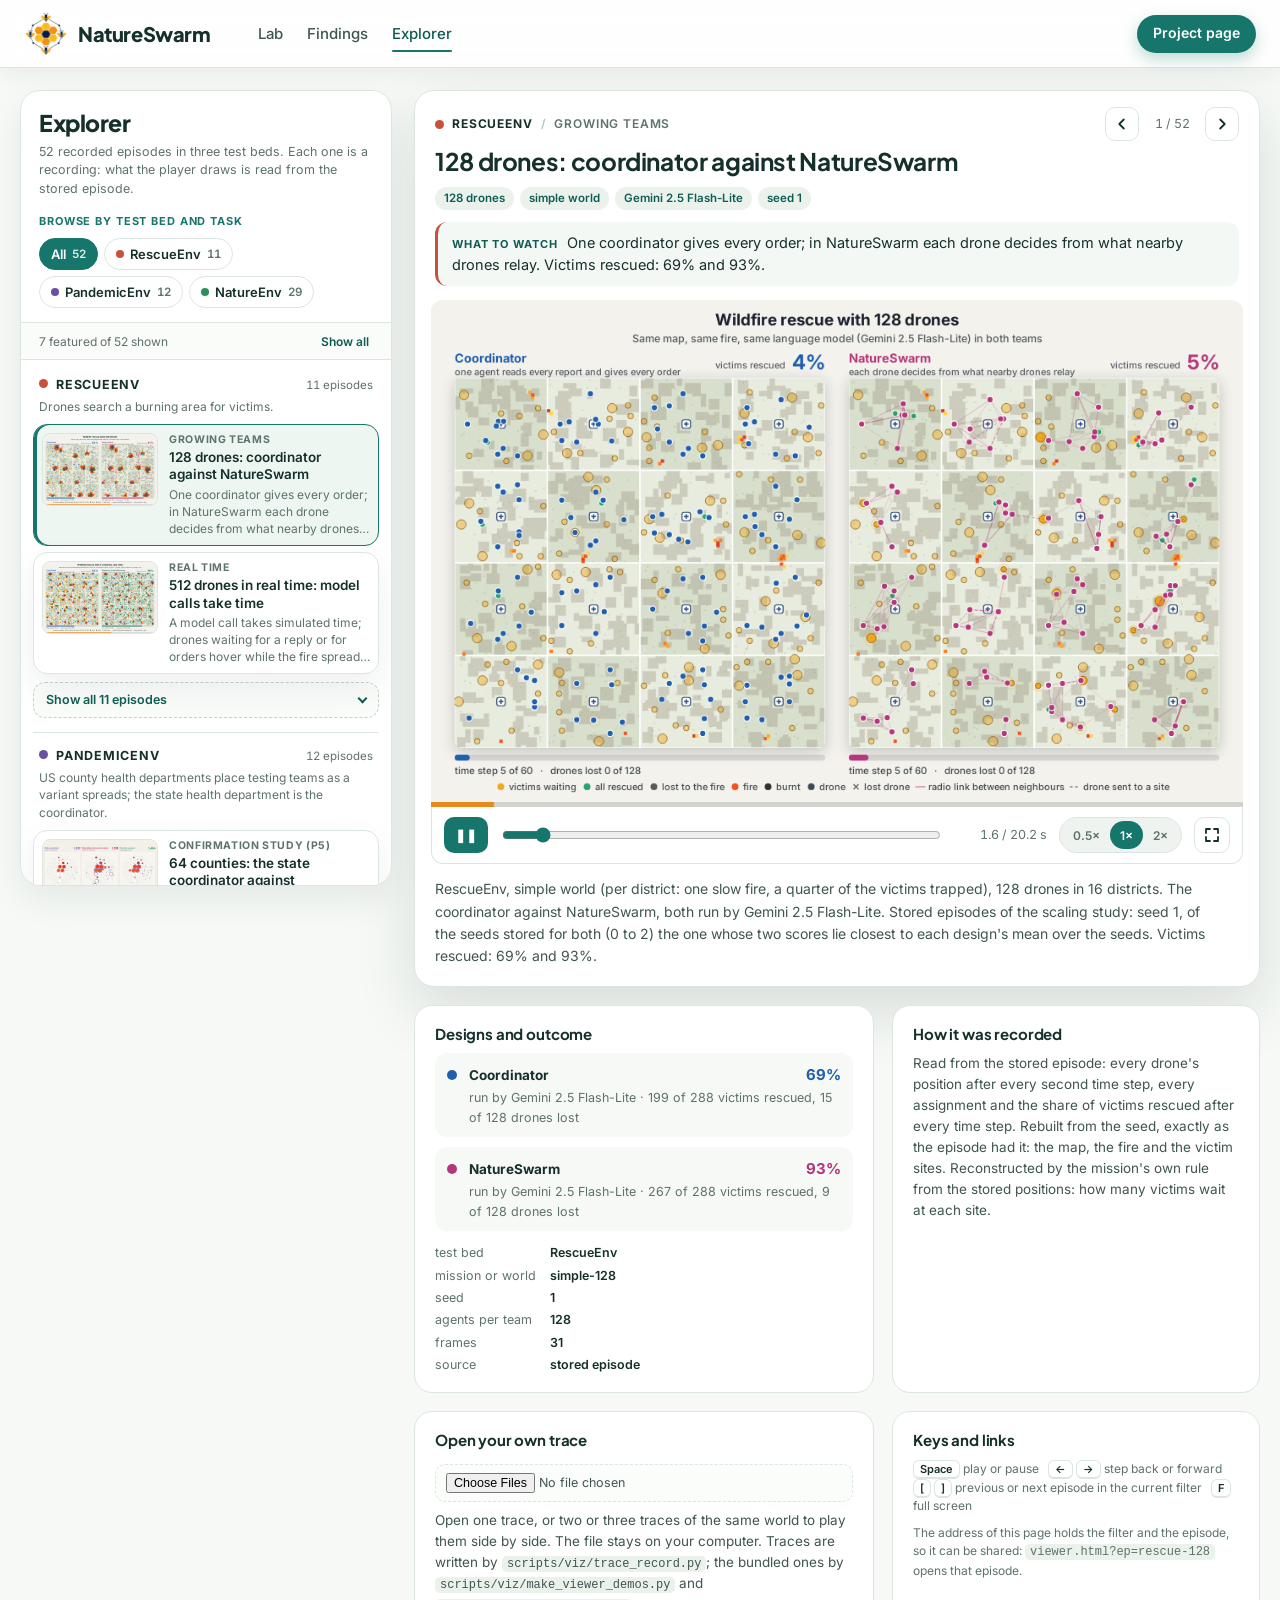
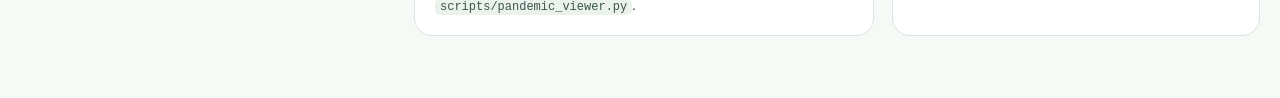
==== commit 5cffd3c8: "New homepage (interactive lab, findings, less text), Explorer for three test beds, second cut of the" ====
--- a/viewer.html
+++ b/viewer.html
@@ -3,8 +3,8 @@
 <head>
 <meta charset="utf-8">
 <meta name="viewport" content="width=device-width, initial-scale=1">
-<title>NatureSwarm episode viewer</title>
-<meta name="description" content="Recorded episodes of NatureSwarm and its baselines: wildfire rescue teams of 8 to 512 drones run by language models, and the bee, ant and bird missions of NatureEnv.">
+<title>NatureSwarm Explorer</title>
+<meta name="description" content="Recorded episodes of NatureSwarm and its baselines in three test beds: RescueEnv (wildfire rescue with 8 to 512 drones), PandemicEnv (outbreak testing in 16 to 1,024 US counties) and NatureEnv (nest-site choice, foraging and trails, competition, migration).">
 <meta name="author" content="The NatureSwarm authors">
 <link rel="icon" type="image/png" href="media/brand/favicon_48.png">
 <link rel="stylesheet" href="https://fonts.googleapis.com/css2?family=Inter:wght@400;500;600;700&family=Plus+Jakarta+Sans:wght@500;600;700;800&display=swap">
@@ -14,61 +14,94 @@
 <body>
 <header class="nav scrolled" id="nav">
   <a class="brand" href="index.html"><img src="media/brand/logo_192.png" alt="" width="44" height="44"><span>NatureSwarm</span></a>
-  <nav class="links" aria-label="Pages"><a href="index.html">Project page</a><a class="active" href="viewer.html">Episode viewer</a></nav>
-  <div class="nav-cta"><a class="pill solid" href="index.html#demos">Demos</a></div>
+  <nav class="links" aria-label="Pages"><a href="index.html#lab">Lab</a><a href="index.html#findings">Findings</a><a class="active" href="viewer.html" aria-current="page">Explorer</a></nav>
+  <div class="nav-cta"><a class="pill solid" href="index.html">Project page</a></div>
 </header>
 
 <div class="vw">
-  <aside class="vw-list" aria-label="Recorded episodes">
+  <aside class="vw-list" id="side" aria-label="Recorded episodes">
     <div class="vw-list-head">
-      <h1>Episode viewer</h1>
-      <p><span id="count">Recorded</span> episodes. Each one is a recording: positions, orders, fire and scores are read from the trace, and the text under the player says where the trace comes from.</p>
-      <select class="vw-pick" id="pick" aria-label="Choose an episode"></select>
+      <h1>Explorer</h1>
+      <p><span id="count">Recorded</span> episodes in <span id="beds">three test beds</span>. Each one is a recording: what the player draws is read from the stored episode.</p>
+      <div class="vw-filter" id="filter">
+        <span class="vw-label" id="lab-env">Browse by test bed and task</span>
+        <div class="vw-chips" id="envchips" role="group" aria-labelledby="lab-env"></div>
+        <div class="vw-chips sub" id="taskchips" role="group" aria-label="Kind of task" hidden></div>
+      </div>
+      <button class="vw-open" id="open" type="button" aria-expanded="false" aria-controls="list"><span id="open-label">Browse the episodes</span><svg width="12" height="12" viewBox="0 0 12 12" aria-hidden="true"><path d="M2 4.2 6 8.2l4-4" fill="none" stroke="currentColor" stroke-width="1.8" stroke-linecap="round" stroke-linejoin="round"/></svg></button>
     </div>
+    <div class="vw-bar"><span id="showing" aria-live="polite"></span><button class="vw-all" id="expand" type="button" aria-pressed="false">Show all</button></div>
     <div class="vw-scroll" id="list"></div>
   </aside>
 
   <main class="vw-main">
     <figure class="vw-player" id="stage">
-      <div class="vw-title">
-        <span class="vw-kicker" id="kicker"><i></i><span>Loading</span></span>
+      <figcaption class="vw-title">
+        <div class="vw-crumb">
+          <span class="vw-kicker" id="kicker"><i></i><span>Loading</span></span>
+          <div class="vw-pager" role="group" aria-label="Previous or next episode in the current filter">
+            <button id="prev" type="button" aria-label="Previous episode"><svg width="14" height="14" viewBox="0 0 14 14" aria-hidden="true"><path d="M8.8 2.5 4.3 7l4.5 4.5" fill="none" stroke="currentColor" stroke-width="1.8" stroke-linecap="round" stroke-linejoin="round"/></svg></button>
+            <span id="where" aria-live="polite">&nbsp;</span>
+            <button id="next" type="button" aria-label="Next episode"><svg width="14" height="14" viewBox="0 0 14 14" aria-hidden="true"><path d="M5.2 2.5 9.7 7l-4.5 4.5" fill="none" stroke="currentColor" stroke-width="1.8" stroke-linecap="round" stroke-linejoin="round"/></svg></button>
+          </div>
+        </div>
+        <h2 id="title">&nbsp;</h2>
         <div class="vw-tags" id="tags"></div>
-        <h2 id="title">&nbsp;</h2>
-      </div>
+        <p class="vw-watch" id="watch" hidden><b>What to watch</b><span id="watch-text"></span></p>
+      </figcaption>
+      <div class="vw-screen" id="screen">
       <div class="vw-stage">
-        <canvas aria-label="Episode animation"></canvas>
-        <div class="vw-wait" id="wait">Loading the recording…</div>
+        <canvas id="canvas" aria-label="Episode animation"></canvas>
+        <div class="vw-wait on" id="wait" role="status">Loading the recording…</div>
       </div>
       <div class="vw-controls">
-        <button class="pp" id="pp" aria-label="Play or pause">▶</button>
-        <input id="pos" type="range" min="0" max="1000" value="0" aria-label="Position">
+        <button class="pp" id="pp" type="button" aria-label="Play">▶</button>
+        <input id="pos" type="range" min="0" max="1000" value="0" aria-label="Position in the recording">
         <span id="clock">0.0 s</span>
-        <div class="vw-speed" id="speed" role="group" aria-label="Speed"><button data-s="0.5">0.5×</button><button data-s="1" class="on">1×</button><button data-s="2">2×</button></div>
-        <div class="vw-nav" role="group" aria-label="Previous or next episode"><button id="prev" aria-label="Previous episode">‹</button><button id="next" aria-label="Next episode">›</button></div>
+        <div class="vw-speed" id="speed" role="group" aria-label="Speed"><button type="button" data-s="0.5" aria-pressed="false">0.5×</button><button type="button" data-s="1" class="on" aria-pressed="true">1×</button><button type="button" data-s="2" aria-pressed="false">2×</button></div>
+        <button class="vw-full" id="full" type="button" aria-label="Full screen" aria-pressed="false" hidden><svg width="16" height="16" viewBox="0 0 16 16" aria-hidden="true"><path d="M2 6V2h4M10 2h4v4M14 10v4h-4M6 14H2v-4" fill="none" stroke="currentColor" stroke-width="1.8" stroke-linecap="round" stroke-linejoin="round"/></svg></button>
+      </div>
+      </div>
+      <div class="vw-legend" id="legend" aria-label="Legend of the PandemicEnv maps" hidden>
+        <span class="vw-ramp"><b>Residents infectious with the new variant per 100,000</b><svg width="14" height="14" aria-hidden="true"><circle cx="7" cy="7" r="5.5" fill="#fff" stroke="#a9a69c"/></svg><i></i><span></span><small><span>0.1</span><span>1</span><span>10</span><span>100</span><span>1,000</span></small></span>
+        <span><svg width="12" height="12" aria-hidden="true"><rect x="2" y="2" width="8" height="8" fill="#111"/></svg>testing team</span>
+        <span><svg width="26" height="12" aria-hidden="true"><line x1="1" y1="6" x2="20" y2="6" stroke="#111" stroke-dasharray="3 3"/><path d="M25 6 L19 3 L19 9 Z" fill="#111"/></svg>team moving</span>
+        <span><svg width="16" height="16" aria-hidden="true"><circle cx="8" cy="8" r="5.5" fill="#ef3b2c" stroke="#3b2a6b" stroke-width="2"/></svg>local alert, 14 days</span>
+        <span><svg width="16" height="16" aria-hidden="true"><path d="M8 1.5 L9.6 6 L14.4 6.1 L10.6 9 L12 13.6 L8 10.9 L4 13.6 L5.4 9 L1.6 6.1 L6.4 6 Z" fill="#f5b700" stroke="#3d3000" stroke-width="0.8"/></svg>team test found the variant</span>
+        <span><svg width="12" height="12" aria-hidden="true"><path d="M6 1 L11 6 L6 11 L1 6 Z" fill="#6f6e69"/></svg>confirmed by sequencing</span>
+        <span><svg width="12" height="14" aria-hidden="true"><path d="M6 1 C7 4 10 6 10 9 A4 4 0 0 1 2 9 C2 6 5 4 6 1 Z" fill="#2a78d6"/></svg>wastewater site</span>
+        <span><svg width="14" height="14" aria-hidden="true"><path d="M7 1 L8 4 L8 6 L13 8 L13 9.5 L8 8.5 L8 11 L10 12.5 L10 13.5 L7 13 L4 13.5 L4 12.5 L6 11 L6 8.5 L1 9.5 L1 8 L6 6 L6 4 Z" fill="#3d3c39"/></svg>large airport, where the variant enters</span>
       </div>
       <p class="vw-what" id="about"></p>
     </figure>
 
     <div class="vw-cols">
       <section class="vw-card">
-        <h3>Teams and outcome</h3>
+        <h3>Designs and outcome</h3>
         <div class="vw-teams" id="teams"></div>
+        <p class="vw-note" id="outcome-note" hidden>The percentage is the change in variant infections by day 90 against no action on the same seed.</p>
         <dl class="vw-facts" id="facts"></dl>
       </section>
       <section class="vw-card">
         <h3>How it was recorded</h3>
         <p id="method"></p>
-        <div id="evbox"><h3 style="margin-top:14px">Events</h3><ul class="vw-events" id="events"></ul></div>
+        <div id="evbox" hidden><h3 class="vw-h3b">Events</h3><ul class="vw-events" id="events"></ul></div>
+      </section>
+      <section class="vw-card" id="taskcard" hidden>
+        <h3>The task in PandemicEnv</h3>
+        <p>Counties near Dallas County, Texas, in the COVID-19 wave of spring and summer 2021, simulated with the county model of Pei, Kandula and Shaman. A variant 1.8 times as transmissible enters through the airport counties. Each day a design moves mobile testing teams (200 tests a day each) along commuting links and raises 14-day local alerts from a fixed budget. The score is the number of infections the variant causes by day 90, against no action on the same seed.</p>
+        <p>The state coordinator reads every county's reports and gives every order. NatureSwarm's counties decide for themselves, share findings with commuting partners, and raise an alert only on first-hand evidence. The detection program uses fixed rules and no language model. The oracle sees true infections; it bounds what any design could do.</p>
+        <p>Each panel shows its design's variant infections so far at the top right; the chart under each map draws the same count over the 90 days against no action on the same seed (dashed).</p>
       </section>
       <section class="vw-card">
         <h3>Open your own trace</h3>
         <input id="file" type="file" accept=".json,application/json" multiple aria-label="Open trace files">
-        <p>Open one trace, or two traces of the same world to play them side by side. Traces are written by <code>scripts/viz/trace_record.py</code>; the bundled ones by <code>scripts/viz/make_viewer_demos.py</code>.</p>
+        <p>Open one trace, or two or three traces of the same world to play them side by side. The file stays on your computer. Traces are written by <code>scripts/viz/trace_record.py</code>; the bundled ones by <code>scripts/viz/make_viewer_demos.py</code> and <code>scripts/pandemic_viewer.py</code>.</p>
       </section>
       <section class="vw-card">
-        <h3>Keys</h3>
-        <p class="vw-keys"><kbd>Space</kbd> play or pause &nbsp; <kbd>←</kbd> <kbd>→</kbd> step back or forward &nbsp; <kbd>[</kbd> <kbd>]</kbd> previous or next episode</p>
-        <p class="vw-keys">A link to this page ending in <code>#</code> and an episode's name opens that episode.</p>
+        <h3>Keys and links</h3>
+        <p class="vw-keys"><kbd>Space</kbd> play or pause &nbsp; <kbd>←</kbd> <kbd>→</kbd> step back or forward &nbsp; <kbd>[</kbd> <kbd>]</kbd> previous or next episode in the current filter &nbsp; <kbd>F</kbd> full screen</p>
+        <p class="vw-keys">The address of this page holds the filter and the episode, so it can be shared: <code>viewer.html?ep=rescue-128</code> opens that episode.</p>
       </section>
     </div>
   </main>
@@ -76,142 +109,6 @@
 
 <script src="js/natureswarm-player.js"></script>
 <script src="js/trace-pack.js"></script>
-<script>
-(function () {
-  'use strict';
-  // Shown until traces/demos.json has loaded, and if it cannot be read: the recordings of the project page.
-  const FALLBACK = {
-    groups: [{ id: 'rescue', title: 'Wildfire rescue', note: 'RescueEnv · stored episodes run by language models' }, { id: 'bees', title: 'Honeybees choose a nest site', note: 'NatureEnv' }, { id: 'ants', title: 'Ants and their trails', note: 'NatureEnv' }, { id: 'birds', title: 'Birds on migration', note: 'an illustration' }],
-    episodes: [
-      { id: 'rescue-128', group: 'rescue', name: '128 drones: coordinator against NatureSwarm', traces: ['traces/rescue_coordinator.json', 'traces/rescue_natureswarm.json'], tags: ['128 drones'], about: '', opts: { titles: ['Coordinator', 'NatureSwarm (neighbour-only)'], headline: 'Wildfire rescue with 128 drones', subline: 'Same map, same fire, same language model in both teams' } },
-      { id: 'bees-static', group: 'bees', name: 'Seven cavities, 24 scouts', traces: ['traces/bees.json'], tags: [], about: '', opts: {} },
-      { id: 'ants-static', group: 'ants', name: 'Three paths, 24 ants', traces: ['traces/ants.json'], tags: [], about: '', opts: {} },
-      { id: 'birds-f30', group: 'birds', name: 'Flock against solitary birds', traces: ['traces/birds_flock.json', 'traces/birds_alone.json'], tags: [], about: '', opts: { titles: ['Flock: every bird aligns with its seven nearest neighbours', 'Each bird on its own'] } },
-      { id: 'birds-f30-flock', group: 'birds', name: 'The flock alone', traces: ['traces/birds_flock.json'], tags: [], about: '', opts: {} },
-    ],
-  };
-  const GROUP_COLOR = { rescue: '#c8503f', bees: '#e7a21b', forage: '#3d9a57', ants: '#d6336c', birds: '#2f7fc1', hard: '#6b4fa3' };
-  const TEAM_COLOR = ['#1f5fae', '#b5367a', '#17766b'];
-  const $ = (id) => document.getElementById(id);
-  const esc = (s) => String(s).replace(/[&<>"]/g, (c) => ({ '&': '&amp;', '<': '&lt;', '>': '&gt;', '"': '&quot;' }[c]));
-  const canvas = document.querySelector('#stage canvas');
-  const cache = {};
-  let DATA = FALLBACK, player = null, speed = 1, current = -1, ticket = 0;
-
-  const fetchTrace = (u) => cache[u] || (cache[u] = fetch(u).then((r) => { if (!r.ok) throw new Error(u + ': ' + r.status); return r.json(); }).then(NatureSwarmTrace.unpack));
-  const MODELS = { 'gemini-2.5-flash-lite': 'Gemini 2.5 Flash-Lite', 'gemini-3.1-flash-lite': 'Gemini 3.1 Flash-Lite', 'gemini-4-argon': 'Gemini 4 Argon', 'or/openai/gpt-oss-20b': 'gpt-oss 20B' };
-  const DESIGNS = { bee: 'Bee design', ant: 'Ant design', hierarchy: 'Coordinator', solitary: 'Solitary agents', flock: 'Flock design', broadcast: 'Broadcast', 'flock (three-rule model)': 'Flock (three-rule model)', 'each bird alone': 'Each bird on its own' };
-  const runBy = (m) => { if (m.policy === 'rule') return (/alone/.test(m.design) ? "each bird's own cue" : 'the three-rule flock model') + ', an illustration'; if (m.policy === 'classic') return "the design's model-free rule, no language model"; const id = String(m.policy).replace('llm:', ''); return MODELS[id] || id; };
-
-  function outcome(m) {
-    const o = m.outcome || {};
-    if (m.scene === 'rescue' || m.env === 'rescueenv') return [Math.round(100 * o.rescued / o.victims) + '%', `${o.rescued} of ${o.victims} victims rescued, ${o.drones_lost} of ${m.n_agents} drones lost`];
-    if (m.scene === 'bees') { const L = (k) => (k == null ? 'none' : String.fromCharCode(65 + k)); return [o.chose_best ? 'best cavity' : 'cavity ' + L(o.chosen), `chose cavity ${L(o.chosen)} in round ${o.round} (${o.how}); the best was cavity ${L(o.best)}`]; }
-    if (m.scene === 'ants') return [String(o.food), 'units of food brought home'];
-    if (m.scene === 'forage') return [String(o.food), 'units of food brought home' + (o.rival_food != null ? `; the other colony brought ${o.rival_food}` : '')];
-    if (m.scene === 'birds') return [`${o.arrived} / ${m.n_agents}`, `birds arrived, ${o.lost} taken by hawks`];
-    return ['', Object.keys(o).filter((k) => k !== 'trips').map((k) => k + ' ' + o[k]).join(', ')];
-  }
-
-  function show(traces, entry) {
-    const opts = entry.opts || {};
-    if (player) player.pause();
-    player = NatureSwarmPlayer.mount(canvas, traces.length === 1 ? traces[0] : traces, opts);
-    player.speed = speed;
-    const anyEvents = traces[0].frames.some((f) => f.events && f.events.length);
-    $('evbox').style.display = anyEvents ? '' : 'none';
-    player.onframe = (t, d) => {
-      if (!$('pos').matches(':active')) $('pos').value = String(Math.round(1000 * t / d));
-      $('clock').textContent = t.toFixed(1) + ' / ' + d.toFixed(1) + ' s';
-      if (!anyEvents) return;
-      const fr = traces[0].frames, k = Math.min(fr.length - 1, Math.floor(fr.length * t / d)), seen = [];
-      for (let i = k; i >= 0 && seen.length < 4; i--) (fr[i].events || []).forEach((e) => { if (seen.indexOf(e) < 0) seen.push(e); });
-      const html = seen.map((e) => '<li>' + esc(e) + '</li>').join('') || '<li>none yet</li>';
-      if ($('events').innerHTML !== html) $('events').innerHTML = html;
-    };
-    $('teams').innerHTML = traces.map((tr, i) => {
-      const m = tr.meta, o = outcome(m), c = (opts.colors && opts.colors[i]) || (traces.length > 1 ? TEAM_COLOR[i % 3] : '#17766b');
-      const name = (opts.titles && opts.titles[i]) || DESIGNS[m.design] || m.design;
-      return `<div class="vw-team" style="--c:${esc(c)}"><i></i><b>${esc(name)}</b><em>${esc(o[0])}</em><span>run by ${esc(runBy(m))} · ${esc(o[1])}</span></div>`;
-    }).join('');
-    const m0 = traces[0].meta, facts = [['test bed', m0.env === 'rescueenv' ? 'RescueEnv' : 'NatureEnv'], ['mission or world', m0.mission], ['seed', m0.seed], ['agents per team', m0.n_agents], ['frames', traces[0].frames.length]];
-    if (m0.time) facts.push(['time', m0.time]);
-    if (m0.source) facts.push(['source', traces.map((t) => t.meta.source).filter((s, i, a) => s && a.indexOf(s) === i).join('; ')]);
-    $('facts').innerHTML = facts.map((r) => '<dt>' + esc(r[0]) + '</dt><dd>' + esc(r[1]) + '</dd>').join('');
-    player.render(0); player.play(); $('pp').textContent = '❚❚';
-  }
-
-  function describe(entry) {
-    const g = DATA.groups.find((x) => x.id === entry.group) || { title: '', method: '' };
-    $('stage').style.setProperty('--g', GROUP_COLOR[entry.group] || '#17766b');
-    $('kicker').lastElementChild.textContent = g.title || 'Your trace';
-    $('title').textContent = entry.name;
-    $('tags').innerHTML = (entry.tags || []).map((t) => '<span>' + esc(t) + '</span>').join('');
-    $('about').textContent = entry.about || '';
-    $('method').textContent = entry.method || g.method || 'A trace opened from a file: the player draws what the file holds.';
-  }
-
-  function select(i, push) {
-    const entry = DATA.episodes[i]; if (!entry) return;
-    current = i; const mine = ++ticket;
-    describe(entry);
-    Array.from(document.querySelectorAll('.vw-item')).forEach((b) => { const on = +b.dataset.i === i; b.classList.toggle('on', on); if (on) { b.setAttribute('aria-current', 'true'); if (b.scrollIntoView) b.scrollIntoView({ block: 'nearest' }); } else b.removeAttribute('aria-current'); });
-    $('pick').value = String(i);
-    if (push !== false) { try { history.replaceState(null, '', '#' + entry.id); } catch (e) { /* sandboxed frame */ } }
-    $('wait').textContent = 'Loading the recording…'; $('wait').classList.add('on');
-    Promise.all(entry.traces.map(fetchTrace)).then((t) => { if (mine !== ticket) return; $('wait').classList.remove('on'); show(t, entry); })
-      .catch((e) => { if (mine === ticket) $('wait').textContent = 'This recording could not be loaded (' + e.message + ').'; });
-  }
-
-  function build() {
-    const list = $('list'), pick = $('pick'); list.innerHTML = ''; pick.innerHTML = '';
-    $('count').textContent = String(DATA.episodes.length) + ' recorded';
-    DATA.groups.forEach((g) => {
-      const eps = DATA.episodes.map((e, i) => [e, i]).filter((x) => x[0].group === g.id); if (!eps.length) return;
-      const box = document.createElement('div'); box.className = 'vw-group'; box.style.setProperty('--g', GROUP_COLOR[g.id] || '#17766b');
-      box.innerHTML = `<div class="vw-group-head"><i></i><b>${esc(g.title)}</b><span>${eps.length}</span></div><p class="vw-group-note">${esc(g.note || '')}</p>`;
-      const og = document.createElement('optgroup'); og.label = g.title;
-      eps.forEach(([e, i]) => {
-        const b = document.createElement('button'); b.type = 'button'; b.className = 'vw-item'; b.dataset.i = String(i);
-        b.innerHTML = `<strong>${esc(e.name)}</strong><small>${esc((e.tags || []).filter((t) => !/^seed /.test(t)).join(' · '))}</small>`;
-        b.addEventListener('click', () => select(i)); box.appendChild(b);
-        const o = document.createElement('option'); o.value = String(i); o.textContent = e.name; og.appendChild(o);
-      });
-      list.appendChild(box); pick.appendChild(og);
-    });
-  }
-  function start() {
-    build();
-    const want = decodeURIComponent((location.hash || '').slice(1)), k = DATA.episodes.findIndex((e) => e.id === want);
-    select(k >= 0 ? k : 0, false);
-  }
-
-  $('pick').addEventListener('change', () => select(+$('pick').value));
-  $('prev').addEventListener('click', () => select((current - 1 + DATA.episodes.length) % DATA.episodes.length));
-  $('next').addEventListener('click', () => select((current + 1) % DATA.episodes.length));
-  $('file').addEventListener('change', () => {
-    const files = Array.from($('file').files).slice(0, 2); if (!files.length) return;
-    Promise.all(files.map((f) => f.text().then(JSON.parse).then(NatureSwarmTrace.unpack))).then((t) => {
-      ticket++; current = -1; Array.from(document.querySelectorAll('.vw-item.on')).forEach((b) => b.classList.remove('on'));
-      const entry = { group: '', name: files.map((f) => f.name).join(' and '), tags: ['opened from a file'], about: 'A trace opened from your computer; it is not uploaded anywhere.', opts: { titles: t.map((x) => x.meta.design) } };
-      describe(entry); $('wait').classList.remove('on'); show(t, entry);
-    }).catch((e) => { $('wait').textContent = 'This file is not a trace (' + e.message + ').'; $('wait').classList.add('on'); });
-  });
-  const toggle = () => { if (!player) return; player.toggle(); $('pp').textContent = player.playing ? '❚❚' : '▶'; };
-  $('pp').addEventListener('click', toggle); canvas.addEventListener('click', toggle);
-  $('pos').addEventListener('input', () => { if (player) player.seek($('pos').value / 1000); });
-  $('speed').addEventListener('click', (e) => { const s = e.target.dataset.s; if (!s) return; speed = +s; if (player) player.speed = speed; Array.from($('speed').children).forEach((b) => b.classList.toggle('on', b === e.target)); });
-  document.addEventListener('keydown', (e) => {
-    if (/^(INPUT|SELECT|TEXTAREA|BUTTON)$/.test(e.target.tagName) && e.key !== '[' && e.key !== ']') return;
-    if (e.key === ' ') { e.preventDefault(); toggle(); }
-    else if (e.key === 'ArrowLeft' || e.key === 'ArrowRight') { if (!player) return; e.preventDefault(); player.pause(); $('pp').textContent = '▶'; player.seek((player.time + (e.key === 'ArrowLeft' ? -0.3 : 0.3)) / player.duration); }
-    else if (e.key === '[') $('prev').click(); else if (e.key === ']') $('next').click();
-  });
-  window.addEventListener('hashchange', () => { const k = DATA.episodes.findIndex((e) => e.id === decodeURIComponent(location.hash.slice(1))); if (k >= 0 && k !== current) select(k, false); });
-
-  fetch('traces/demos.json').then((r) => { if (!r.ok) throw new Error(String(r.status)); return r.json(); })
-    .then((d) => { if (d && d.episodes && d.episodes.length) DATA = d; }).catch(() => { /* keep the short list */ }).then(start);
-})();
-</script>
+<script src="js/viewer.js"></script>
 </body>
 </html>
--- a/css/site.css
+++ b/css/site.css
@@ -1,5 +1,7 @@
 /* NatureSwarm project page. Light, botanical identity: alabaster ground, pine ink, teal for actions, honey kept to
-   the logo and the hero artwork. One look by design (no dark variant). Author: Kunlun Zhu. */
+   the logo and the hero artwork. One look by design (no dark variant). Author: Kunlun Zhu.
+   The first part holds what the project page and the Explorer (viewer.html) share: tokens, base type, the navigation
+   bar, buttons, the hero and the plain sections. The second part holds the blocks that only the project page has. */
 :root {
   --bg: #f6f9f6; --surface: #ffffff; --sky: #e6f0f3; --sage: #ebf2ec;
   --ink: #15302b; --text: #3f5551; --muted: #5e726e; --line: #dce6e1;
@@ -16,206 +18,141 @@
 img { max-width: 100%; display: block; }
 a { color: inherit; }
 button { font: inherit; color: inherit; }
-h1, h2, h3 { font-family: var(--display); color: var(--ink); margin: 0; text-wrap: balance; }
+h1, h2, h3, h4 { font-family: var(--display); color: var(--ink); margin: 0; text-wrap: balance; }
 h2 { font-size: clamp(28px, 3.3vw, 40px); line-height: 1.16; font-weight: 700; letter-spacing: -0.02em; }
 h2.light { font-weight: 600; font-size: clamp(26px, 2.9vw, 36px); }
 h3 { font-size: 19px; line-height: 1.3; font-weight: 700; letter-spacing: -0.01em; }
 p { margin: 0; }
 code, pre { font-family: ui-monospace, SFMono-Regular, Menlo, Consolas, monospace; }
-:focus-visible { outline: 3px solid rgba(23, 118, 107, 0.45); outline-offset: 3px; border-radius: 6px; }
+:focus-visible { outline: 3px solid rgba(23, 118, 107, 0.55); outline-offset: 3px; border-radius: 6px; }
 
 .wrap { max-width: var(--wrap); margin: 0 auto; padding-left: max(24px, env(safe-area-inset-left, 0px)); padding-right: max(24px, env(safe-area-inset-right, 0px)); }
 .wrap.narrow { max-width: 1000px; }
-.band { padding-block: 96px; }
+.band { padding-block: 92px; }
 .band.sky { background: var(--sky); }
 .band.sage { background: var(--sage); }
-.label { display: inline-block; margin-bottom: 14px; font-size: 12.5px; font-weight: 700; letter-spacing: 0.09em; text-transform: uppercase; color: var(--teal); }
-.head { text-align: center; max-width: 780px; margin: 0 auto 44px; }
+.label { display: inline-block; margin-bottom: 14px; font-size: 12.5px; font-weight: 700; letter-spacing: 0.09em; text-transform: uppercase; color: var(--teal-d); }
+.head { text-align: center; max-width: 800px; margin: 0 auto 44px; }
 .head h2::after { content: ""; display: block; width: 46px; height: 3px; border-radius: 3px; background: var(--teal); margin: 18px auto 0; }
 .sub { margin-top: 16px; font-size: 18px; color: var(--muted); }
 
 /* ------------------------------------------------------------------ navigation */
 .nav { position: sticky; top: env(safe-area-inset-top, 0px); z-index: 40; display: flex; align-items: center; gap: 28px; height: 68px;
   padding-left: max(24px, env(safe-area-inset-left, 0px)); padding-right: max(24px, env(safe-area-inset-right, 0px));
-  background: rgba(255, 255, 255, 0.82); backdrop-filter: saturate(1.4) blur(14px); -webkit-backdrop-filter: saturate(1.4) blur(14px);
+  background: rgba(255, 255, 255, 0.86); backdrop-filter: saturate(1.4) blur(14px); -webkit-backdrop-filter: saturate(1.4) blur(14px);
   border-bottom: 1px solid transparent; transition: border-color 0.3s, box-shadow 0.3s; }
 .nav.scrolled { border-bottom-color: var(--line); box-shadow: 0 6px 24px rgba(21, 48, 43, 0.06); }
 body::before { content: ""; position: fixed; inset: 0 0 auto; height: env(safe-area-inset-top, 0px); z-index: 50; background: #fff; }
 .brand { display: inline-flex; align-items: center; gap: 10px; text-decoration: none; font-family: var(--display); font-weight: 800; font-size: 20px; letter-spacing: -0.02em; color: var(--ink); }
-.links { display: flex; gap: 4px; margin-left: 12px; }
-.links a { position: relative; padding: 8px 12px; border-radius: 10px; text-decoration: none; font-size: 15px; font-weight: 500; color: var(--text); transition: color 0.2s, background 0.2s; }
+.links { display: flex; gap: 2px; margin-left: 8px; }
+.links a { position: relative; padding: 8px 11px; border-radius: 10px; text-decoration: none; font-size: 15px; font-weight: 500; color: var(--text); white-space: nowrap; transition: color 0.2s, background 0.2s; }
 .links a:hover { color: var(--ink); background: rgba(23, 118, 107, 0.07); }
 .links a.active { color: var(--teal-d); }
-.links a.active::after { content: ""; position: absolute; left: 12px; right: 12px; bottom: 2px; height: 2px; border-radius: 2px; background: var(--teal); }
-.nav-cta { margin-left: auto; display: flex; gap: 10px; }
-.pill { display: inline-flex; align-items: center; height: 38px; padding: 0 16px; border-radius: 999px; text-decoration: none; font-size: 14px; font-weight: 600; transition: transform 0.2s var(--ease), box-shadow 0.2s, background 0.2s; }
+.links a.active::after { content: ""; position: absolute; left: 11px; right: 11px; bottom: 2px; height: 2px; border-radius: 2px; background: var(--teal); }
+.nav-cta { margin-left: auto; display: flex; align-items: center; gap: 10px; }
+.pill { display: inline-flex; align-items: center; height: 38px; padding: 0 16px; border-radius: 999px; text-decoration: none; font-size: 14px; font-weight: 600; white-space: nowrap; transition: transform 0.2s var(--ease), box-shadow 0.2s, background 0.2s; }
 .pill.ghost { border: 1px solid var(--line); color: var(--ink); background: #fff; }
 .pill.solid { background: var(--teal); color: #fff; box-shadow: 0 6px 16px rgba(23, 118, 107, 0.28); }
 .pill:hover { transform: translateY(-1px); }
 .pill.solid:hover { background: var(--teal-d); }
 
 /* ------------------------------------------------------------------ hero */
-.hero { position: relative; overflow: hidden; min-height: 660px; display: grid; place-items: center; padding-block: 84px 132px; isolation: isolate; }
+.hero { position: relative; overflow: hidden; min-height: 640px; display: grid; place-items: center; padding-block: 72px 128px; isolation: isolate; }
 .hero-art { position: absolute; inset: -3%; z-index: -3; background: url("../media/brand/hero.jpg") center 42% / cover no-repeat; animation: drift 38s ease-in-out infinite alternate; }
 .hero::before { content: ""; position: absolute; inset: 0; z-index: -2;
-  background: radial-gradient(ellipse 62% 64% at 50% 46%, rgba(246, 249, 246, 0.95) 0%, rgba(246, 249, 246, 0.82) 38%, rgba(246, 249, 246, 0) 74%); }
+  background: radial-gradient(ellipse 68% 74% at 50% 47%, rgba(246, 249, 246, 0.97) 0%, rgba(246, 249, 246, 0.9) 42%, rgba(246, 249, 246, 0) 78%); }
 .hero::after { content: ""; position: absolute; inset: auto 0 0; height: 170px; z-index: -1; background: linear-gradient(180deg, rgba(246, 249, 246, 0) 0%, var(--bg) 88%); }
 #hero-swarm { position: absolute; inset: 0; width: 100%; height: 100%; z-index: -1; pointer-events: none; }
-.hero-inner { max-width: 960px; text-align: center; padding-left: max(24px, env(safe-area-inset-left, 0px)); padding-right: max(24px, env(safe-area-inset-right, 0px)); }
-.eyebrow { display: inline-flex; align-items: center; gap: 9px; margin-bottom: 22px; padding: 7px 14px; border-radius: 999px; background: rgba(255, 255, 255, 0.85); border: 1px solid var(--line); font-size: 13px; font-weight: 600; color: var(--teal-d); box-shadow: 0 4px 14px rgba(21, 48, 43, 0.06); }
-.eyebrow .dot { width: 8px; height: 8px; border-radius: 50%; background: var(--honey); box-shadow: 0 0 0 0 rgba(231, 162, 27, 0.5); animation: pulse 2.4s infinite; }
-h1 { font-size: clamp(33px, 4.5vw, 54px); line-height: 1.1; font-weight: 800; letter-spacing: -0.035em; }
-.lede { margin: 22px auto 0; max-width: 40em; font-size: clamp(17px, 1.5vw, 19.5px); color: var(--text); }
-.hero-cta { margin-top: 30px; }
+.hero-inner { max-width: 1000px; text-align: center; padding-left: max(24px, env(safe-area-inset-left, 0px)); padding-right: max(24px, env(safe-area-inset-right, 0px)); }
+.eyebrow { display: inline-flex; align-items: center; gap: 9px; margin-bottom: 22px; padding: 7px 14px; border-radius: 999px; background: rgba(255, 255, 255, 0.9); border: 1px solid var(--line); font-size: 13px; font-weight: 600; color: var(--teal-d); box-shadow: 0 4px 14px rgba(21, 48, 43, 0.06); }
+.eyebrow .dot { flex: none; width: 8px; height: 8px; border-radius: 50%; background: var(--honey); box-shadow: 0 0 0 0 rgba(231, 162, 27, 0.5); animation: pulse 2.4s infinite; }
+h1 { font-size: clamp(29px, 3.9vw, 48px); line-height: 1.12; font-weight: 800; letter-spacing: -0.032em; }
+.hero h1 { max-width: 20.5em; margin-inline: auto; }
+.lede { margin: 22px auto 0; max-width: 43em; font-size: clamp(16.5px, 1.45vw, 19px); color: var(--text); }
+.hero-cta { margin-top: 28px; display: flex; flex-wrap: wrap; justify-content: center; gap: 12px; }
 .btn { display: inline-flex; align-items: center; gap: 9px; height: 48px; padding: 0 24px; border-radius: 999px; border: 1px solid transparent; text-decoration: none; font-weight: 600; font-size: 15.5px; cursor: pointer; transition: transform 0.25s var(--ease), box-shadow 0.25s, background 0.2s, border-color 0.2s; }
 .btn.primary { background: var(--teal); color: #fff; box-shadow: 0 10px 24px rgba(23, 118, 107, 0.32); }
 .btn.primary:hover { background: var(--teal-d); transform: translateY(-2px); box-shadow: 0 14px 30px rgba(23, 118, 107, 0.36); }
-.btn.primary svg { transition: transform 0.25s var(--ease); }
-.btn.primary:hover svg { transform: translateX(3px); }
+.btn svg { flex: none; transition: transform 0.25s var(--ease); }
+.btn:hover svg { transform: translateX(3px); }
+.hero-cta .btn.primary:hover svg { transform: translateY(3px); }
 .btn.outline { background: #fff; border-color: var(--line); color: var(--ink); }
 .btn.outline:hover { border-color: var(--teal); color: var(--teal-d); transform: translateY(-2px); }
-.btn.off { opacity: 0.6; cursor: default; pointer-events: none; }
-.hero-links { margin-top: 20px; display: flex; flex-wrap: wrap; justify-content: center; gap: 10px; }
-.chip { display: inline-flex; align-items: center; gap: 7px; height: 38px; padding: 0 15px; border-radius: 10px; background: #fff; border: 1px solid var(--line); text-decoration: none; font-size: 14px; font-weight: 600; color: var(--ink); box-shadow: 0 4px 12px rgba(21, 48, 43, 0.06); transition: transform 0.2s var(--ease), border-color 0.2s, color 0.2s; }
+.hero-links { margin-top: 18px; display: flex; flex-wrap: wrap; justify-content: center; gap: 10px; }
+.chip { display: inline-flex; align-items: center; gap: 7px; height: 36px; padding: 0 14px; border-radius: 10px; background: #fff; border: 1px solid var(--line); text-decoration: none; font-size: 14px; font-weight: 600; color: var(--ink); box-shadow: 0 4px 12px rgba(21, 48, 43, 0.06); transition: transform 0.2s var(--ease), border-color 0.2s, color 0.2s; }
 a.chip:hover { transform: translateY(-2px); border-color: var(--teal); color: var(--teal-d); }
 .chip.off { color: var(--muted); box-shadow: none; }
-.byline { margin: 26px auto 0; max-width: 46em; font-size: 15px; font-weight: 600; color: var(--ink); line-height: 1.7; }
-.affil { margin-top: 6px; font-size: 13.5px; color: var(--muted); }
-
-.facts { position: relative; z-index: 2; margin-top: -76px; }
-.facts-row { display: grid; grid-template-columns: repeat(4, 1fr); }
-.facts-row { background: var(--surface); border: 1px solid var(--line); border-radius: var(--radius); box-shadow: var(--shadow); padding-block: 22px; max-width: 1000px; }
-.facts-row > div { text-align: center; padding: 4px 12px; border-left: 1px solid var(--line); }
+.byline { margin: 26px auto 0; max-width: 54em; font-size: 15px; font-weight: 600; color: var(--ink); line-height: 1.75; text-wrap: balance; }
+.byline span, .affil span { white-space: nowrap; }
+.byline sup, .affil sup, .cite-authors sup, .cite-affil sup { font-size: 0.68em; font-weight: 600; color: var(--muted); line-height: 0; }
+.affil { margin: 8px auto 0; max-width: 60em; font-size: 13.5px; color: var(--muted); display: flex; flex-wrap: wrap; justify-content: center; gap: 2px 16px; }
+.affil.marks { margin-top: 4px; font-size: 12.5px; }
+
+.facts { position: relative; z-index: 2; margin-top: -72px; }
+.facts-row { display: grid; grid-template-columns: repeat(5, minmax(0, 1fr)); margin: 0 auto; max-width: 1080px; background: var(--surface); border: 1px solid var(--line); border-radius: var(--radius); box-shadow: var(--shadow); padding-block: 20px; }
+.facts-row > div { display: flex; flex-direction: column-reverse; justify-content: flex-end; text-align: center; padding: 4px 12px; border-left: 1px solid var(--line); }
 .facts-row > div:first-child { border-left: 0; }
-.facts-row b { display: block; font-family: var(--display); font-size: 25px; font-weight: 800; color: var(--ink); letter-spacing: -0.02em; font-variant-numeric: tabular-nums; }
-.facts-row span { font-size: 13.5px; color: var(--muted); }
-
-/* ------------------------------------------------------------------ overview */
+.facts-row dd { margin: 0; font-family: var(--display); font-size: 24px; font-weight: 800; color: var(--ink); letter-spacing: -0.02em; font-variant-numeric: tabular-nums; white-space: nowrap; }
+.facts-row dt { font-size: 13.5px; color: var(--muted); }
+
+/* ------------------------------------------------------------------ plain sections */
 .split { display: grid; grid-template-columns: minmax(0, 5fr) minmax(0, 6fr); gap: 56px; align-items: start; }
 .prose p + p { margin-top: 16px; }
 .prose strong, .prose-p strong { color: var(--ink); }
 .prose-p { margin-top: 16px; }
-.cards { display: grid; gap: 22px; margin-top: 52px; }
+.cards { display: grid; gap: 22px; }
 .cards.three { grid-template-columns: repeat(3, minmax(0, 1fr)); }
-.card { background: var(--surface); border: 1px solid var(--line); border-radius: var(--radius); padding: 28px; box-shadow: var(--shadow); }
+.card { background: var(--surface); border: 1px solid var(--line); border-radius: var(--radius); padding: 26px; box-shadow: var(--shadow); }
 .card p { margin-top: 8px; font-size: 15.5px; color: var(--muted); }
-.lift { transition: transform 0.35s var(--ease), box-shadow 0.35s, border-color 0.35s; }
-.lift:hover { transform: translateY(-5px); box-shadow: var(--shadow-lg); border-color: #c9dbd4; }
-.glyph { width: 100%; height: 108px; margin-bottom: 18px; border-radius: 14px; background: linear-gradient(180deg, #f1f7f4 0%, #e9f2ee 100%); display: grid; place-items: center; overflow: hidden; }
-.glyph svg { width: 100%; height: 100%; }
-.g-pulse { animation: gpulse 2.4s ease-in-out infinite; transform-origin: center; transform-box: fill-box; }
-.g-dash { stroke-dasharray: 4 6; animation: gdash 1.6s linear infinite; }
-.g-wait { animation: gwait 2.4s ease-in-out infinite; }
-.g-fade { animation: gfade 3.2s ease-in-out infinite; }
-
-.lab { margin-top: 64px; display: grid; grid-template-columns: minmax(0, 4fr) minmax(0, 7fr); gap: 0; background: var(--surface); border: 1px solid var(--line); border-radius: 26px; box-shadow: var(--shadow); overflow: hidden; }
-.lab-text { padding: 36px; display: flex; flex-direction: column; gap: 16px; }
-.lab-text .label { margin-bottom: 0; }
-.lab-text > p { font-size: 15px; color: var(--muted); }
-.lab-stage { background: linear-gradient(160deg, #eef5f2 0%, #e4eff1 100%); min-height: 380px; display: grid; }
-#lab-canvas { width: 100%; height: 100%; display: block; }
 .seg { display: inline-flex; padding: 4px; border-radius: 999px; background: #eef3f0; border: 1px solid var(--line); align-self: flex-start; }
 .seg button { height: 36px; padding: 0 16px; border: 0; border-radius: 999px; background: transparent; font-size: 14px; font-weight: 600; color: var(--muted); cursor: pointer; transition: background 0.25s, color 0.25s, box-shadow 0.25s; }
 .seg button.on { background: #fff; color: var(--ink); box-shadow: 0 3px 10px rgba(21, 48, 43, 0.12); }
 .seg.small button { height: 30px; padding: 0 12px; font-size: 13px; }
-.range { display: grid; gap: 6px; font-size: 14px; font-weight: 600; color: var(--ink); }
-.range b { color: var(--teal-d); font-variant-numeric: tabular-nums; }
 input[type=range] { accent-color: var(--teal); width: 100%; }
-#lab-fail { align-self: flex-start; height: 42px; }
-#lab-fail.on { background: var(--coral); border-color: var(--coral); color: #fff; }
-.readout { margin: 4px 0 0; display: grid; gap: 10px; }
-.readout div { padding: 10px 14px; border-radius: 12px; background: #f3f7f5; border: 1px solid var(--line); }
-.readout dt { font-size: 12px; font-weight: 600; letter-spacing: 0.04em; text-transform: uppercase; color: var(--muted); }
-.readout dd { margin: 2px 0 0; font-family: var(--display); font-weight: 700; color: var(--ink); font-size: 16px; }
-
-/* ------------------------------------------------------------------ statistics */
-.stats { display: grid; grid-template-columns: repeat(3, minmax(0, 1fr)); gap: 40px; text-align: center; }
-.num { font-family: var(--display); font-size: clamp(44px, 5.4vw, 66px); line-height: 1; font-weight: 800; letter-spacing: -0.035em; color: var(--teal-d); font-variant-numeric: tabular-nums; }
-.num i { font-style: normal; font-size: 0.42em; font-weight: 700; color: var(--muted); margin: 0 0.28em; letter-spacing: 0; }
-.stat h3 { margin-top: 14px; font-size: 17px; }
-.stat p:last-child { margin: 6px auto 0; max-width: 21em; font-size: 14.5px; color: var(--muted); }
-
-/* ------------------------------------------------------------------ demos */
-.showcase { background: var(--surface); border: 1px solid var(--line); border-radius: 26px; box-shadow: var(--shadow-lg); padding: 22px; }
-.tabs { position: relative; display: inline-flex; padding: 5px; border-radius: 999px; background: #eef3f0; border: 1px solid var(--line); max-width: 100%; overflow-x: auto; }
-.tabs button { position: relative; z-index: 1; height: 40px; padding: 0 20px; border: 0; border-radius: 999px; background: transparent; font-size: 14.5px; font-weight: 600; color: var(--muted); cursor: pointer; white-space: nowrap; transition: color 0.3s; }
-.tabs button.on { color: #fff; }
-.tab-ink { position: absolute; z-index: 0; top: 5px; left: 5px; height: 40px; width: 0; border-radius: 999px; background: var(--teal); box-shadow: 0 6px 16px rgba(23, 118, 107, 0.3); transition: transform 0.45s var(--ease), width 0.45s var(--ease); }
-.stage { margin-top: 18px; border-radius: 18px; overflow: hidden; border: 1px solid var(--line); background: #f4f2ec; }
-.screen { position: relative; }
-#demo-canvas { width: 100%; height: auto; aspect-ratio: 960 / 600; display: block; cursor: pointer; transition: opacity 0.35s; }
-.loading { position: absolute; inset: 0; display: grid; place-items: center; font-weight: 600; color: var(--muted); background: #f4f2ec; transition: opacity 0.35s; }
-.loading.hide { opacity: 0; pointer-events: none; }
-.controls { display: flex; align-items: center; gap: 12px; padding: 10px 14px; background: #fff; border-top: 1px solid var(--line); }
-.ctl { width: 38px; height: 38px; flex: none; display: grid; place-items: center; border-radius: 50%; border: 1px solid var(--line); background: #fff; color: var(--ink); cursor: pointer; transition: background 0.2s, color 0.2s, border-color 0.2s, transform 0.2s var(--ease); }
+.ctl { width: 40px; height: 40px; flex: none; display: grid; place-items: center; border-radius: 50%; border: 1px solid var(--line); background: #fff; color: var(--ink); cursor: pointer; transition: background 0.2s, color 0.2s, border-color 0.2s, transform 0.2s var(--ease); }
 .ctl:hover { background: var(--teal); border-color: var(--teal); color: #fff; transform: scale(1.06); }
-.controls input[type=range] { flex: 1; min-width: 60px; }
-.time { font-size: 13px; color: var(--muted); font-variant-numeric: tabular-nums; min-width: 86px; text-align: right; }
-.speed { display: inline-flex; padding: 3px; border-radius: 999px; background: #eef3f0; border: 1px solid var(--line); flex: none; }
-.speed button { height: 28px; padding: 0 10px; border: 0; border-radius: 999px; background: transparent; font-size: 12.5px; font-weight: 600; color: var(--muted); cursor: pointer; }
-.speed button.on { background: #fff; color: var(--ink); box-shadow: 0 2px 6px rgba(21, 48, 43, 0.12); }
-.about { margin-top: 22px; padding: 8px 10px 6px; display: grid; grid-template-columns: minmax(0, 6fr) minmax(0, 5fr); gap: 40px; }
-.about h3 { font-size: 22px; }
-.about p { margin-top: 10px; font-size: 15.5px; }
-.about .tag { display: inline-block; margin: 0 0 10px; padding: 4px 12px; border-radius: 999px; background: #e6f1ee; color: var(--teal-d); font-size: 12.5px; font-weight: 700; letter-spacing: 0.04em; }
-.about .borrow { margin-top: 0; padding: 14px 16px; border-radius: 14px; background: #fbf6e8; border: 1px solid #f0e3bd; color: var(--ink); }
-.about .borrow b { color: #8a5a00; }
-.about .note { margin-top: 12px; font-size: 13.5px; color: var(--muted); }
-.about .cite { margin-top: 8px; font-size: 12.5px; color: #7d8f8b; }
-.about .score { display: grid; grid-template-columns: 1fr 1fr; gap: 12px; margin-bottom: 12px; }
-.about .score div { padding: 14px 16px; border-radius: 14px; border: 1px solid var(--line); background: #f6f9f7; }
-.about .score b { display: block; font-family: var(--display); font-size: 30px; font-weight: 800; letter-spacing: -0.02em; }
-.about .score span { font-size: 13px; color: var(--muted); }
-.about .score .co b { color: #1f5fae; } .about .score .ns b { color: #b5367a; }
-.swap { animation: swap 0.5s var(--ease); }
+.time { font-size: 13px; color: var(--muted); font-variant-numeric: tabular-nums; min-width: 92px; text-align: right; }
 
 /* ------------------------------------------------------------------ findings */
 .finding { display: grid; grid-template-columns: minmax(0, 5fr) minmax(0, 7fr); gap: 48px; align-items: center; padding-block: 34px; border-top: 1px solid #d5e2da; }
-.finding:first-of-type { border-top: 0; }
+.finding:first-of-type { border-top: 0; padding-top: 4px; }
 .finding.flip .f-text { order: 2; }
-.f-num { display: block; font-family: var(--display); font-size: 15px; font-weight: 800; letter-spacing: 0.08em; color: var(--teal); margin-bottom: 10px; }
-.f-text h3 { font-size: clamp(21px, 2.1vw, 27px); line-height: 1.22; }
-.f-text p { margin-top: 12px; }
+.f-num { display: block; font-family: var(--display); font-size: 15px; font-weight: 800; letter-spacing: 0.08em; color: var(--teal-d); margin-bottom: 10px; }
+.f-text h3 { font-size: clamp(21px, 2.1vw, 26px); line-height: 1.22; }
+.f-text p { margin-top: 12px; font-size: 16px; }
+.f-text a { color: var(--teal-d); font-weight: 600; }
 .zoom { display: block; width: 100%; padding: 18px; border: 1px solid var(--line); border-radius: var(--radius); background: #fff; box-shadow: var(--shadow); cursor: zoom-in; text-align: left; transition: transform 0.35s var(--ease), box-shadow 0.35s; }
 .zoom:hover { transform: translateY(-4px); box-shadow: var(--shadow-lg); }
 .zoom img { width: 100%; height: auto; }
 .zoom span { display: inline-block; margin-top: 12px; padding: 4px 11px; border-radius: 999px; background: #eef3f0; font-size: 12.5px; font-weight: 600; color: var(--muted); }
-.f-fig img { max-height: 380px; object-fit: contain; }
 
 /* ------------------------------------------------------------------ method */
-.cards.three .tb { padding-top: 24px; }
 .tb-k { display: inline-block; margin-bottom: 12px; padding: 4px 12px; border-radius: 999px; background: #e6f1ee; color: var(--teal-d); font-size: 12.5px; font-weight: 700; letter-spacing: 0.04em; }
-.designs { margin-top: 26px; display: grid; grid-template-columns: repeat(3, minmax(0, 1fr)); gap: 0; background: var(--surface); border: 1px solid var(--line); border-radius: var(--radius); box-shadow: var(--shadow); }
-.design { padding: 28px; border-left: 1px solid var(--line); }
+.designs { margin-top: 22px; display: grid; grid-template-columns: repeat(4, minmax(0, 1fr)); gap: 0; background: var(--surface); border: 1px solid var(--line); border-radius: var(--radius); box-shadow: var(--shadow); }
+.design { padding: 26px; border-left: 1px solid var(--line); }
 .design:first-child { border-left: 0; }
-.design p { margin-top: 8px; font-size: 15px; color: var(--muted); }
+.design p { margin-top: 8px; font-size: 14.5px; color: var(--muted); }
 .swatch { display: block; width: 34px; height: 6px; border-radius: 6px; margin-bottom: 16px; }
-.swatch.c1 { background: #1f5fae; } .swatch.c2 { background: var(--honey); } .swatch.c3 { background: #b5367a; }
-.wide-fig { margin-top: 26px; }
-.wide-fig img { max-height: 620px; object-fit: contain; margin: 0 auto; }
-
-/* ------------------------------------------------------------------ video, code, cite */
+.swatch.c1 { background: #1f5fae; } .swatch.c2 { background: #b9770a; } .swatch.c3 { background: #b5367a; } .swatch.c4 { background: linear-gradient(90deg, #1f5fae 0 50%, #b5367a 50% 100%); }
+.wide-fig img { max-height: 520px; object-fit: contain; margin: 0 auto; }
+
+/* ------------------------------------------------------------------ video, code, cite, team */
 .video-shell { border-radius: 22px; overflow: hidden; box-shadow: var(--shadow-lg); border: 1px solid rgba(21, 48, 43, 0.1); background: var(--night); }
 video { width: 100%; height: auto; aspect-ratio: 16 / 9; display: block; background: var(--night); }
-.video-note { margin-top: 16px; display: flex; flex-wrap: wrap; align-items: center; justify-content: center; gap: 12px; font-size: 14.5px; color: var(--muted); }
-.video-note a { color: var(--teal-d); font-weight: 600; }
+.video-note { margin-top: 16px; display: flex; flex-wrap: wrap; align-items: center; justify-content: center; gap: 10px; font-size: 14.5px; color: var(--muted); }
 .row-links { margin-top: 26px; display: flex; flex-wrap: wrap; gap: 12px; }
-.terminal { border-radius: var(--radius); overflow: hidden; background: var(--night); box-shadow: var(--shadow-lg); }
+.terminal { border-radius: var(--radius); overflow: hidden; background: var(--night); box-shadow: var(--shadow-lg); min-width: 0; }
 .term-bar { display: flex; align-items: center; gap: 7px; padding: 12px 16px; background: #0b1a17; color: #9fb7b0; font-size: 12.5px; font-weight: 600; }
 .term-bar i { width: 11px; height: 11px; border-radius: 50%; background: #2c463f; }
 .term-bar span { margin-left: 8px; }
 .term-bar.light { background: #f3f7f5; color: var(--muted); border-bottom: 1px solid var(--line); }
-.copy { margin-left: auto; height: 28px; padding: 0 12px; border-radius: 999px; border: 1px solid rgba(255, 255, 255, 0.22); background: transparent; color: inherit; font-size: 12.5px; font-weight: 600; cursor: pointer; transition: background 0.2s, color 0.2s; }
+.copy { margin-left: auto; height: 28px; padding: 0 12px; border-radius: 999px; border: 1px solid rgba(255, 255, 255, 0.3); background: transparent; color: inherit; font-size: 12.5px; font-weight: 600; cursor: pointer; transition: background 0.2s, color 0.2s; }
 .copy:hover, .copy.done { background: var(--teal); border-color: var(--teal); color: #fff; }
-.term-bar.light .copy { border-color: var(--line); }
+.term-bar.light .copy { border-color: #c5d3cd; }
 pre { margin: 0; padding: 20px 22px; overflow-x: auto; font-size: 13.5px; line-height: 1.75; color: #d9ece6; }
-.bib { border-radius: var(--radius); overflow: hidden; background: #fff; border: 1px solid var(--line); box-shadow: var(--shadow); }
+.bib { border-radius: var(--radius); overflow: hidden; background: #fff; border: 1px solid var(--line); box-shadow: var(--shadow); min-width: 0; }
 .bib pre { color: var(--ink); }
-.person { margin-top: 26px; display: flex; align-items: center; gap: 14px; }
 .avatar { width: 52px; height: 52px; border-radius: 50%; display: grid; place-items: center; background: var(--teal); color: #fff; font-family: var(--display); font-weight: 800; }
-.person b { display: block; color: var(--ink); font-family: var(--display); }
-.person span:last-child, .person div span { font-size: 14px; color: var(--muted); }
-
 .team-group { margin-top: 34px; }
 .team-group:first-of-type { margin-top: 0; }
 .team-group h3 { font-size: 13px; letter-spacing: 0.09em; text-transform: uppercase; color: var(--muted); margin-bottom: 14px; }
@@ -225,74 +162,464 @@
 .person-card span { font-size: 13.5px; color: var(--muted); }
 .person-card div > span:not(.role) { display: block; }
 .person-card .avatar { flex: none; width: 50px; height: 50px; font-size: 15px; color: #fff; }
-.avatar.core { background: var(--teal); } .avatar.mid { background: #5e8f86; } .avatar.adv { background: #24558f; }
+.avatar.core { background: var(--teal); } .avatar.mid { background: #4f7f77; } .avatar.adv { background: #24558f; }
+.person-card img.avatar { display: block; object-fit: cover; background: #e6efeb; }
+.person-card b a { color: inherit; text-decoration: none; background: linear-gradient(var(--teal), var(--teal)) 0 100% / 100% 1.5px no-repeat; padding-bottom: 1px; transition: color 0.15s ease; }
+.person-card b a:hover { color: var(--teal-d); }
 .role { display: inline-block; margin: 6px 6px 0 0; padding: 2px 9px; border-radius: 999px; background: #e6f1ee; color: var(--teal-d) !important; font-size: 11.5px !important; font-weight: 700; }
 .corr { margin-top: 30px; text-align: center; font-size: 15px; }
 .mail { font-family: ui-monospace, SFMono-Regular, Menlo, Consolas, monospace; font-size: 14px; color: var(--ink); user-select: all; }
 footer { padding-block: 34px; background: #fff; border-top: 1px solid var(--line); }
 .foot { display: flex; flex-wrap: wrap; align-items: center; justify-content: space-between; gap: 14px; }
-.foot p { font-size: 13.5px; color: var(--muted); }
+.foot p { font-size: 13.5px; color: var(--muted); max-width: 70ch; }
 .foot .brand { font-size: 17px; }
 
 .to-top { position: fixed; right: max(20px, env(safe-area-inset-right, 0px)); bottom: calc(20px + env(safe-area-inset-bottom, 0px)); z-index: 30; width: 44px; height: 44px; display: grid; place-items: center; border: 0; border-radius: 50%; background: var(--teal); color: #fff; box-shadow: 0 10px 24px rgba(23, 118, 107, 0.35); cursor: pointer; opacity: 0; transform: translateY(12px); pointer-events: none; transition: opacity 0.3s, transform 0.3s var(--ease); }
 .to-top.show { opacity: 1; transform: none; pointer-events: auto; }
-.lightbox { border: 0; padding: 0; background: transparent; max-width: 96vw; max-height: 94vh; }
+.lightbox { border: 0; padding: 0; background: transparent; max-width: 96vw; max-height: 94vh; overflow: visible; }
 .lightbox::backdrop { background: rgba(16, 35, 31, 0.78); backdrop-filter: blur(4px); }
 .lightbox img { max-width: 94vw; max-height: 90vh; border-radius: 14px; background: #fff; padding: 14px; }
-.lightbox .close { position: absolute; top: 8px; right: 8px; width: 38px; height: 38px; border: 0; border-radius: 50%; background: var(--night); color: #fff; font-size: 22px; line-height: 1; cursor: pointer; }
-.dl { }
+.lightbox .close { position: absolute; top: 8px; right: 8px; width: 40px; height: 40px; border: 0; border-radius: 50%; background: var(--night); color: #fff; font-size: 22px; line-height: 1; cursor: pointer; }
 
 /* ------------------------------------------------------------------ motion */
 .js .reveal { opacity: 0; transform: translateY(18px); transition: opacity 0.7s var(--ease), transform 0.7s var(--ease); }
 .js .reveal.in { opacity: 1; transform: none; }
 @keyframes drift { from { transform: scale(1) translate3d(0, 0, 0); } to { transform: scale(1.06) translate3d(-1.2%, -0.8%, 0); } }
 @keyframes pulse { 0% { box-shadow: 0 0 0 0 rgba(231, 162, 27, 0.55); } 70% { box-shadow: 0 0 0 9px rgba(231, 162, 27, 0); } 100% { box-shadow: 0 0 0 0 rgba(231, 162, 27, 0); } }
-@keyframes gpulse { 0%, 100% { transform: scale(1); } 50% { transform: scale(1.18); } }
-@keyframes gdash { to { stroke-dashoffset: -20; } }
-@keyframes gwait { 0%, 100% { opacity: 0.25; } 50% { opacity: 1; } }
-@keyframes gfade { 0%, 30% { opacity: 1; } 45%, 80% { opacity: 0.15; } 100% { opacity: 1; } }
-@keyframes swap { from { opacity: 0; transform: translateY(10px); } to { opacity: 1; transform: none; } }
 @media (prefers-reduced-motion: reduce) {
   html { scroll-behavior: auto; }
-  .hero-art, .eyebrow .dot, .g-pulse, .g-dash, .g-wait, .g-fade { animation: none; }
+  .hero-art, .eyebrow .dot { animation: none; }
   .js .reveal { opacity: 1; transform: none; transition: none; }
-  .lift:hover, .zoom:hover, .btn:hover, .chip:hover { transform: none; }
-}
-
-/* ------------------------------------------------------------------ episode viewer page */
-.viewer { max-width: 1320px; margin: 0 auto; padding: 28px max(24px, env(safe-area-inset-left, 0px)) 60px; display: grid; grid-template-columns: minmax(0, 1fr) 330px; gap: 22px; }
-.viewer .player { margin: 0; background: #fff; border: 1px solid var(--line); border-radius: 22px; box-shadow: var(--shadow-lg); padding: 14px; }
-.viewer .player canvas { width: 100%; height: auto; aspect-ratio: 960 / 600; display: block; border-radius: 12px 12px 0 0; background: #f4f2ec; cursor: pointer; }
-.viewer .controls { border: 1px solid var(--line); border-top: 0; border-radius: 0 0 12px 12px; }
-.viewer .pp { width: 40px; height: 34px; border: 0; border-radius: 10px; background: var(--teal); color: #fff; font-weight: 800; cursor: pointer; }
-.viewer .panel { border: 1px solid var(--line); border-radius: 22px; padding: 20px; font-size: 14px; background: #fff; box-shadow: var(--shadow); align-self: start; }
-.viewer .panel h3 { font-size: 15px; margin-top: 18px; }
-.viewer .panel h3:first-child { margin-top: 0; }
-.viewer select, .viewer input[type=file] { width: 100%; margin: 8px 0; font: inherit; padding: 8px 10px; border-radius: 10px; border: 1px solid var(--line); background: #fff; }
-.viewer dl { display: grid; grid-template-columns: auto 1fr; gap: 4px 12px; margin: 8px 0 0; }
-.viewer dt { color: var(--muted); } .viewer dd { margin: 0; font-weight: 600; color: var(--ink); overflow-wrap: anywhere; }
-.viewer .events { margin: 8px 0 0; padding-left: 18px; color: var(--muted); min-height: 3em; }
-.viewer .speed { margin-top: 4px; }
-.viewer .speed button.on { background: var(--teal); color: #fff; }
-
+  .zoom:hover, .btn:hover, .chip:hover, .pill:hover, .ctl:hover, .btn:hover svg { transform: none; }
+  * { transition-duration: 0.01ms !important; animation-duration: 0.01ms !important; animation-iteration-count: 1 !important; }
+}
+
+@media (max-width: 1180px) {
+  .links a { padding: 8px 8px; font-size: 14.5px; }
+  .nav { gap: 16px; }
+}
+@media (max-width: 1040px) {
+  .links { display: none; }
+  .designs { grid-template-columns: repeat(2, minmax(0, 1fr)); }
+  .design:nth-child(3) { border-left: 0; }
+  .design:nth-child(n+3) { border-top: 1px solid var(--line); }
+}
 @media (max-width: 960px) {
-  .links { display: none; }
-  .split, .lab, .about, .finding, .viewer { grid-template-columns: minmax(0, 1fr); }
+  .split, .finding { grid-template-columns: minmax(0, 1fr); }
   .finding.flip .f-text { order: 0; }
-  .cards.three, .designs, .stats, .people { grid-template-columns: minmax(0, 1fr); }
-  .design { border-left: 0; border-top: 1px solid var(--line); } .design:first-child { border-top: 0; }
-  .band { padding-block: 64px; }
+  .cards.three, .people { grid-template-columns: minmax(0, 1fr); }
+  .band { padding-block: 60px; }
   .split { gap: 26px; } .finding { gap: 22px; }
-  .hero { min-height: 560px; padding-block: 56px 116px; }
+  .hero { min-height: 560px; padding-block: 48px 112px; }
   .hero-art { background-image: url("../media/brand/hero_tall.jpg"); background-position: center; }
-  .facts-row { grid-template-columns: repeat(2, 1fr); row-gap: 14px; }
-  .facts-row > div:nth-child(3) { border-left: 0; }
-  .lab-stage { min-height: 300px; }
+  .hero::before { background: radial-gradient(ellipse 96% 80% at 50% 46%, rgba(246, 249, 246, 0.97) 0%, rgba(246, 249, 246, 0.93) 55%, rgba(246, 249, 246, 0.2) 100%); }
+  .facts-row { grid-template-columns: repeat(6, minmax(0, 1fr)); row-gap: 14px; }
+  .facts-row > div { grid-column: span 2; }
+  .facts-row > div:nth-child(n+4) { grid-column: span 3; }
+  .facts-row > div:nth-child(4) { border-left: 0; }
   .time { display: none; }
 }
-@media (max-width: 520px) {
+@media (max-width: 560px) {
   .nav { gap: 10px; } .pill.ghost { display: none; }
   .wrap { padding-left: max(16px, env(safe-area-inset-left, 0px)); padding-right: max(16px, env(safe-area-inset-right, 0px)); }
-  .showcase { padding: 12px; } .lab-text { padding: 24px; }
-  .speed { display: none; }
-}
+  .hero-inner { padding-left: 16px; padding-right: 16px; }
+  .designs { grid-template-columns: minmax(0, 1fr); }
+  .design { border-left: 0; border-top: 1px solid var(--line); } .design:first-child { border-top: 0; }
+  .byline { font-size: 14px; } .affil { font-size: 12.5px; gap: 2px 12px; }
+  .btn { height: 46px; padding: 0 20px; }
+  .facts-row dd { font-size: 20px; } .facts-row dt { font-size: 12.5px; }
+  pre { font-size: 12.5px; padding: 16px; }
+}
+
+/* ====================================================================================================================
+   The blocks that only the project page has (the Explorer uses none of the classes below).
+   The page leads with pictures and numbers: one headline and at most one line per block, then the visual. Longer
+   explanations sit in closed "Details" blocks (details.more). One card style throughout (white surface, hairline
+   border, soft shadow); the designs keep one colour each: coordinator blue, NatureSwarm magenta, response-threshold
+   drones green, single-mechanism designs amber.
+   ==================================================================================================================== */
+:root { --co: #1f5fae; --ns: #b5367a; --rt: #1c9e6b; --one: #b9770a; --soft: #f5f8f6; }
+/* on the two tinted grounds the muted grey is one step darker, so that small text keeps a contrast of 4.5 to 1 */
+.band.sage, .band.sky { --muted: #53676a; }
+
+.vh { position: absolute; width: 1px; height: 1px; margin: -1px; padding: 0; overflow: hidden; clip-path: inset(50%); white-space: nowrap; border: 0; }
+.skip { position: absolute; left: 12px; top: -80px; z-index: 100; padding: 10px 16px; border-radius: 10px; background: #fff; border: 1px solid var(--line); color: var(--ink); font-weight: 600; text-decoration: none; box-shadow: var(--shadow); }
+.skip:focus { top: 12px; }
+.anchor { display: block; position: relative; top: -96px; height: 0; }
+[hidden] { display: none !important; }
+.head .sub { font-size: 18.5px; color: var(--text); text-wrap: balance; }
+
+/* ------------------------------------------------------------------ menu of sections on narrow screens */
+.menu { display: none; position: relative; }
+.menu summary { list-style: none; width: 40px; height: 40px; display: grid; place-items: center; border-radius: 50%; border: 1px solid var(--line); background: #fff; color: var(--ink); cursor: pointer; }
+.menu summary::-webkit-details-marker { display: none; }
+.menu nav { position: absolute; right: 0; top: 50px; min-width: 210px; display: grid; padding: 8px; background: #fff; border: 1px solid var(--line); border-radius: 16px; box-shadow: var(--shadow-lg); }
+.menu nav a { padding: 10px 12px; border-radius: 10px; text-decoration: none; font-size: 15px; font-weight: 600; color: var(--ink); }
+.menu nav a:hover { background: var(--soft); color: var(--teal-d); }
+@media (max-width: 1040px) { .menu { display: block; } }
+
+/* ------------------------------------------------------------------ "Details": the one place for longer text */
+details.more { margin-top: 14px; }
+details.more > summary { display: inline-flex; align-items: center; gap: 8px; min-height: 32px; padding: 3px 14px; border-radius: 999px; border: 1px solid #cfdcd6; background: #fff; font-size: 13.5px; font-weight: 600; color: var(--teal-d); cursor: pointer; list-style: none; user-select: none; transition: border-color 0.2s, background 0.2s; }
+details.more > summary::-webkit-details-marker { display: none; }
+details.more > summary::after { content: ""; flex: none; width: 7px; height: 7px; border-right: 2px solid currentColor; border-bottom: 2px solid currentColor; transform: translateY(-2px) rotate(45deg); transition: transform 0.2s; }
+details.more[open] > summary::after { transform: translateY(1px) rotate(-135deg); }
+details.more > summary:hover { border-color: var(--teal); }
+details.more > :not(summary) { margin-top: 10px; max-width: 76ch; font-size: 15px; line-height: 1.55; color: var(--text); }
+details.more b { color: var(--ink); }
+details.more a { color: var(--teal-d); font-weight: 600; }
+
+.figref { display: inline-flex; align-items: center; min-height: 28px; padding: 2px 11px; border-radius: 999px; border: 1px solid #cfdcd6; background: var(--soft); font-family: var(--body); font-size: 13px; font-weight: 600; color: var(--teal-d); cursor: zoom-in; vertical-align: baseline; white-space: nowrap; transition: border-color 0.2s, background 0.2s; }
+.figref:hover { border-color: var(--teal); background: #fff; }
+span.figref { cursor: default; }
+.refs { margin-top: 12px; display: flex; flex-wrap: wrap; align-items: center; gap: 6px 8px; }
+.refs .btn { height: 44px; }
+.more-link { display: inline-flex; align-items: center; gap: 6px; font-weight: 600; color: var(--teal-d); text-decoration: none; white-space: nowrap; }
+.more-link:hover { text-decoration: underline; }
+
+/* ------------------------------------------------------------------ results at a glance */
+.glance { position: relative; z-index: 2; margin-top: -84px; }
+.g-row { display: grid; grid-template-columns: repeat(4, minmax(0, 1fr)); gap: 16px; }
+.g-tile { display: flex; flex-direction: column; min-width: 0; padding: 16px 18px 18px; background: var(--surface); border: 1px solid var(--line); border-radius: var(--radius); box-shadow: var(--shadow); text-decoration: none; transition: transform 0.3s var(--ease), box-shadow 0.3s, border-color 0.3s; }
+.g-tile:hover { transform: translateY(-4px); box-shadow: var(--shadow-lg); border-color: var(--teal); }
+.g-viz { display: block; aspect-ratio: 240 / 92; margin-bottom: 8px; }
+.g-viz svg { display: block; width: 100%; height: 100%; }
+.g-tile b { font-family: var(--display); font-size: clamp(23px, 2.15vw, 29px); font-weight: 800; line-height: 1.12; letter-spacing: -0.028em; color: var(--ink); font-variant-numeric: tabular-nums; text-wrap: balance; }
+.g-tile b i { font-style: normal; font-size: 0.5em; font-weight: 600; letter-spacing: 0; color: var(--muted); margin: 0 0.25em; }
+.g-tile > span:last-child { margin-top: 6px; font-size: 16px; line-height: 1.35; color: var(--text); }
+.g-key { margin-top: 14px; display: flex; flex-wrap: wrap; justify-content: center; gap: 4px 22px; font-size: 14px; font-weight: 600; color: var(--text); }
+.g-key span { display: inline-flex; align-items: center; gap: 8px; }
+.g-key i { flex: none; width: 18px; height: 5px; border-radius: 3px; }
+
+/* ------------------------------------------------------------------ the question, with what one call has to read */
+#overview { padding-block: 64px 72px; }
+.question { display: grid; grid-template-columns: minmax(0, 6fr) minmax(0, 5fr); gap: 30px 64px; align-items: center; }
+.q-head h2 { font-size: clamp(30px, 3.6vw, 44px); }
+.q-head .sub { font-size: 19px; color: var(--text); max-width: 30em; }
+.loadpic { margin: 0; padding: 22px 24px 18px; background: var(--surface); border: 1px solid var(--line); border-radius: var(--radius); box-shadow: var(--shadow); min-height: 150px; }
+.loadpic figcaption { font-family: var(--display); font-size: 17px; font-weight: 700; color: var(--ink); }
+.lp-rows { margin-top: 14px; display: grid; gap: 14px; }
+.lp-row { display: grid; grid-template-columns: 96px minmax(0, 1fr); align-items: center; column-gap: 12px; }
+.lp-n { font-size: 15px; font-weight: 600; color: var(--ink); white-space: nowrap; }
+.lp-bars { display: grid; gap: 5px; min-width: 0; }
+.lp-bar { display: flex; align-items: center; gap: 9px; min-width: 0; }
+.lp-bar i { flex: none; height: 15px; min-width: 6px; border-radius: 8px; background: var(--co); }
+.lp-bar.rt i { background: var(--rt); }
+.lp-bar b { font-family: var(--display); font-size: 15px; font-weight: 700; color: var(--ink); font-variant-numeric: tabular-nums; }
+.lp-bar.rt b { font-weight: 600; color: var(--text); }
+.lp-key { margin-top: 16px; padding-top: 12px; border-top: 1px solid var(--line); display: flex; flex-wrap: wrap; align-items: center; gap: 6px 18px; font-size: 14px; font-weight: 600; color: var(--text); }
+.lp-key span:not(.figref) { display: inline-flex; align-items: center; gap: 8px; }
+.lp-key span:not(.figref)::before { content: ""; width: 18px; height: 5px; border-radius: 3px; background: var(--co); }
+.lp-key span.rt::before { background: var(--rt); }
+.lp-key .figref { margin-left: auto; }
+#team .orgs { padding: 0; margin: -10px 0 38px; }
+#team .orgs ul { gap: 16px 42px; }
+
+/* ------------------------------------------------------------------ panels of the lab */
+#lab { padding-top: 72px; }
+.panel { background: var(--surface); border: 1px solid var(--line); border-radius: 26px; box-shadow: var(--shadow); padding: 28px 30px 26px; margin-top: 24px; }
+.head + .panel { margin-top: 0; }
+.panel-head { display: flex; align-items: flex-start; justify-content: space-between; flex-wrap: wrap; gap: 14px 28px; margin-bottom: 18px; }
+.panel-head h3 { font-size: clamp(22px, 2.3vw, 28px); line-height: 1.2; }
+.kicker { display: flex; align-items: center; gap: 9px; margin-bottom: 8px; font-size: 13px; font-weight: 700; letter-spacing: 0.08em; text-transform: uppercase; color: var(--teal-d); }
+.kicker b { width: 22px; height: 22px; display: grid; place-items: center; border-radius: 50%; background: var(--teal); color: #fff; font-size: 12px; letter-spacing: 0; }
+.panel-sub { margin-top: 8px; max-width: 60ch; font-size: 17px; color: var(--text); }
+.duel-wait { padding: 26px 8px; text-align: center; font-size: 16px; color: var(--muted); grid-column: 1 / -1; }
+.duel-wait a { color: var(--teal-d); font-weight: 600; }
+
+/* radio groups drawn as chips: the native input stays focusable and takes the arrow keys */
+.pick { border: 0; margin: 0; padding: 0; min-width: 0; }
+.pick legend { padding: 0; margin-bottom: 8px; font-size: 14px; font-weight: 700; color: var(--ink); }
+.pick label { position: relative; display: inline-flex; }
+.pick input { position: absolute; inset: 0; width: 100%; height: 100%; margin: 0; opacity: 0; cursor: pointer; }
+.pick span { display: inline-flex; align-items: center; min-height: 38px; padding: 6px 15px; border-radius: 999px; border: 1px solid #cfdcd6; background: #fff; font-size: 14.5px; font-weight: 600; line-height: 1.25; color: var(--text); transition: background 0.2s, color 0.2s, border-color 0.2s, box-shadow 0.2s; }
+.pick input:hover + span { border-color: var(--teal); color: var(--teal-d); }
+.pick input:checked + span { background: var(--teal); border-color: var(--teal); color: #fff; box-shadow: 0 5px 14px rgba(23, 118, 107, 0.26); }
+.pick input:focus-visible + span { outline: 3px solid rgba(23, 118, 107, 0.55); outline-offset: 2px; }
+.chip-pick { display: flex; flex-wrap: wrap; gap: 8px; }
+.chip-pick legend:not(.vh) { float: left; width: 100%; }
+.seg-pick { display: inline-flex; padding: 4px; border-radius: 999px; background: #eef3f0; border: 1px solid var(--line); }
+.seg-pick span { border-color: transparent; background: transparent; min-height: 36px; padding: 6px 16px; }
+.seg-pick input:hover + span { border-color: transparent; }
+.speed-pick { display: inline-flex; padding: 3px; border-radius: 999px; background: #eef3f0; border: 1px solid var(--line); flex: none; }
+.speed-pick span { border-color: transparent; background: transparent; min-height: 30px; padding: 4px 10px; font-size: 13px; }
+.speed-pick input:hover + span { border-color: transparent; }
+.speed-pick input:checked + span { background: #fff; border-color: transparent; color: var(--ink); box-shadow: 0 2px 6px rgba(21, 48, 43, 0.14); }
+
+/* ------------------------------------------------------------------ 1. comparison lab */
+.duel .chip-pick { margin-bottom: 18px; }
+.duel-body { display: grid; grid-template-columns: minmax(0, 1fr) 300px; gap: 26px; align-items: start; }
+.duel-stage { min-width: 0; }
+.duel-sides { display: grid; grid-template-columns: repeat(2, minmax(0, 1fr)); column-gap: 16px; row-gap: 0; }
+.duel-sides.rows { grid-template-columns: minmax(0, 1fr); }
+.duel-sides.three { grid-template-columns: repeat(3, minmax(0, 1fr)); }
+/* the four parts of a side (head, score bar, picture, foot) share their rows with the other side, so the pictures stand level */
+.side { min-width: 0; grid-row: span 4; display: grid; grid-template-rows: subgrid; border: 1px solid var(--line); border-top: 4px solid var(--c, var(--teal)); border-radius: 16px; overflow: hidden; background: #fbfcfb; }
+.duel-sides.rows .side + .side { margin-top: 14px; }
+.side-head { display: grid; grid-template-columns: minmax(0, 1fr) auto; align-content: start; gap: 2px 12px; padding: 12px 14px 10px; }
+.side-name { display: flex; align-items: center; gap: 8px; min-width: 0; font-family: var(--display); font-size: 18px; font-weight: 700; color: var(--ink); line-height: 1.25; }
+.side-name::before { content: ""; flex: none; width: 10px; height: 10px; border-radius: 50%; background: var(--c, var(--teal)); }
+.side-sub { grid-column: 1; font-size: 13.5px; line-height: 1.4; color: var(--muted); }
+.side-score { grid-row: 1 / 3; grid-column: 2; display: flex; flex-direction: column; align-items: flex-end; gap: 3px; text-align: right; }
+.side-score b { font-family: var(--display); font-size: 32px; font-weight: 800; line-height: 1; letter-spacing: -0.02em; color: var(--ink); font-variant-numeric: tabular-nums; white-space: nowrap; }
+.side-score span { font-size: 13px; color: var(--muted); max-width: 12em; line-height: 1.25; }
+.side-bar { height: 4px; background: #e6ece8; }
+.side-bar i { display: block; height: 100%; width: 0; background: var(--c, var(--teal)); }
+.side canvas { display: block; width: 100%; height: auto; background: #e3e8d8; cursor: pointer; }
+.side-foot { padding: 8px 14px 10px; font-size: 13.5px; color: var(--muted); font-variant-numeric: tabular-nums; }
+.duel-key { list-style: none; margin: 12px 0 0; padding: 0; display: flex; flex-wrap: wrap; gap: 4px 16px; font-size: 13.5px; color: var(--muted); }
+.duel-key li { display: inline-flex; align-items: center; gap: 6px; }
+.duel-key i { flex: none; width: 9px; height: 9px; border-radius: 50%; }
+.duel-key i.ring { background: #3d4a5c; box-shadow: 0 0 0 1.5px #fff, 0 0 0 2.5px #c5cfcb; }
+.duel-key i.dash { width: 16px; height: 0; border-radius: 0; border-top: 2px dashed #3d4a5c; }
+.duel-key i.line { width: 16px; height: 0; border-radius: 0; border-top: 2px solid rgba(181, 54, 122, 0.7); }
+.transport { display: flex; align-items: center; gap: 12px; margin-top: 14px; padding: 8px 10px; border: 1px solid var(--line); border-radius: 999px; background: #fff; }
+.transport input[type=range] { flex: 1; min-width: 60px; }
+.duel-notes { min-width: 0; padding-left: 24px; border-left: 1px solid var(--line); }
+.watch { font-size: 17px; line-height: 1.5; color: var(--ink); }
+.allseeds { margin-top: 18px; padding: 16px 18px 14px; border-radius: 18px; border: 1px solid var(--line); background: var(--soft); }
+.as-k { font-size: 13px; font-weight: 700; letter-spacing: 0.06em; text-transform: uppercase; color: var(--teal-d); }
+.as-nums { margin-top: 10px; display: grid; grid-template-columns: repeat(2, minmax(0, 1fr)); gap: 12px; }
+.as-nums span { display: grid; align-content: start; gap: 4px; padding-left: 12px; border-left: 4px solid var(--c, var(--teal)); min-width: 0; }
+.as-nums b { font-family: var(--display); font-size: 32px; font-weight: 800; line-height: 1.05; letter-spacing: -0.03em; color: var(--ink); font-variant-numeric: tabular-nums; }
+.as-nums i { font-style: normal; font-size: 14px; font-weight: 600; line-height: 1.3; color: var(--text); }
+.as-cap { margin-top: 12px; display: flex; flex-wrap: wrap; align-items: center; gap: 6px 10px; font-size: 15px; color: var(--text); }
+.rec { margin-top: 14px; font-size: 14.5px; line-height: 1.5; color: var(--muted); }
+.duel-pandemic { display: grid; grid-template-columns: minmax(0, 6fr) minmax(0, 5fr); gap: 32px; align-items: center; padding: 4px 0; }
+.pan-pic { display: block; border-radius: 16px; overflow: hidden; border: 1px solid var(--line); }
+.pan-text h4 { font-size: 22px; line-height: 1.25; }
+.pan-text .refs { margin-top: 18px; }
+.pan-stats { margin: 16px 0 0; display: grid; grid-template-columns: repeat(2, minmax(0, 1fr)); gap: 12px; }
+.pan-stats > div { display: flex; flex-direction: column-reverse; justify-content: flex-end; padding: 14px 16px; border-radius: 14px; border: 1px solid var(--line); background: var(--soft); }
+.pan-stats dd { margin: 0; font-family: var(--display); font-size: 28px; font-weight: 800; line-height: 1.1; letter-spacing: -0.025em; color: var(--ink); white-space: nowrap; }
+.pan-stats dt { margin-top: 4px; font-size: 14.5px; line-height: 1.35; color: var(--text); }
+
+/* ------------------------------------------------------------------ 2. span of control */
+.law-grid { display: grid; grid-template-columns: minmax(0, 7fr) minmax(0, 4fr); gap: 28px; align-items: start; }
+.law-main { min-width: 0; }
+.law-plot { margin-top: 14px; position: relative; }
+.law-plot svg { display: block; width: 100%; height: auto; overflow: visible; touch-action: pan-y; cursor: ew-resize; user-select: none; -webkit-user-select: none; }
+.law-plot text { font-family: var(--body); }
+.lw-tick { font-size: 12.5px; fill: var(--muted); font-variant-numeric: tabular-nums; }
+.lw-axis { font-size: 12.5px; font-weight: 600; fill: var(--muted); }
+.lw-zone { font-size: 12.5px; font-weight: 600; fill: var(--muted); }
+.lw-flag { font-size: 13px; font-weight: 700; fill: var(--ink); }
+.lw-cur { font-size: 12.5px; font-weight: 700; fill: #fff; }
+.law-slider { display: grid; gap: 4px; margin-top: 6px; font-size: 15px; font-weight: 600; color: var(--ink); }
+.law-slider b { color: var(--teal-d); font-variant-numeric: tabular-nums; }
+.law-key { list-style: none; margin: 10px 0 0; padding: 0; display: flex; flex-wrap: wrap; gap: 4px 18px; font-size: 13.5px; color: var(--muted); }
+.law-key li { display: inline-flex; align-items: center; gap: 7px; }
+.law-key i { flex: none; display: inline-block; }
+.k-line { width: 22px; border-top: 2.5px solid var(--co); }
+.k-dash { width: 22px; border-top: 2.5px dashed var(--co); }
+.k-dot { width: 10px; height: 10px; border-radius: 50%; background: var(--co); }
+.k-star { width: 10px; height: 10px; background: var(--ink); transform: rotate(45deg); }
+.law-read { min-width: 0; }
+.law-params { margin: 0; display: grid; gap: 10px; }
+.law-params > div { display: flex; flex-direction: column-reverse; padding: 13px 18px; border-radius: 16px; border: 1px solid var(--line); background: var(--soft); }
+.law-params dt { margin-top: 2px; font-size: 14.5px; font-weight: 600; color: var(--text); }
+.law-params dd { margin: 0; font-family: var(--display); font-size: 28px; font-weight: 800; line-height: 1.15; letter-spacing: -0.025em; color: var(--ink); font-variant-numeric: tabular-nums; }
+.law-params dd small { display: block; margin-top: 3px; font-family: var(--body); font-size: 13.5px; font-weight: 500; line-height: 1.35; letter-spacing: 0; color: var(--muted); }
+.law-at { margin-top: 14px; font-size: 16.5px; line-height: 1.5; color: var(--ink); }
+.law-at b { font-variant-numeric: tabular-nums; }
+.law-eq { font-family: var(--display); font-size: 16px !important; font-weight: 700; line-height: 1.9 !important; color: var(--ink) !important; letter-spacing: -0.01em; }
+.law-eq sub, .law-eq sup { font-size: 0.7em; line-height: 0; }
+#law-note:empty { display: none; }
+
+/* ------------------------------------------------------------------ 3. lookup */
+.chooser-grid { display: grid; grid-template-columns: minmax(0, 1fr) minmax(0, 1fr); gap: 30px; align-items: start; }
+.chooser-form .pick + .pick { margin-top: 18px; }
+.chooser-out { padding: 24px 26px; border-radius: 20px; border: 1px solid var(--line); background: var(--soft); }
+.status { display: inline-flex; align-items: center; gap: 8px; padding: 5px 13px; border-radius: 14px; font-size: 13.5px; font-weight: 700; line-height: 1.35; letter-spacing: 0.02em; }
+.status::before { content: ""; flex: none; width: 8px; height: 8px; border-radius: 50%; background: currentColor; }
+.status[data-s=tested] { background: #dcefe9; color: var(--teal-d); }
+.status[data-s=near] { background: #fbf0d4; color: #6f4a00; }
+.status[data-s=none] { background: #e6eaeb; color: #3c4a4f; }
+.lead-label { margin-top: 16px; font-size: 13px; font-weight: 700; letter-spacing: 0.06em; text-transform: uppercase; color: var(--muted); }
+.lead { margin-top: 2px; display: flex; align-items: baseline; gap: 10px; font-family: var(--display); font-size: clamp(22px, 2.4vw, 28px); font-weight: 800; line-height: 1.2; letter-spacing: -0.02em; color: var(--ink); }
+.lead::before { content: ""; flex: none; width: 12px; height: 12px; border-radius: 50%; background: var(--c, #9aa8a4); transform: translateY(-1px); }
+.lead-num { margin-top: 16px; padding-top: 14px; border-top: 1px solid var(--line); }
+.lead-num b { display: block; font-family: var(--display); font-size: clamp(30px, 3.2vw, 40px); font-weight: 800; line-height: 1.08; letter-spacing: -0.03em; color: var(--ink); font-variant-numeric: tabular-nums; }
+.lead-num span { display: block; margin-top: 4px; font-size: 16px; line-height: 1.4; color: var(--text); }
+
+/* ------------------------------------------------------------------ how NatureSwarm works: three pictures, three clips */
+.how { display: grid; grid-template-columns: repeat(3, minmax(0, 1fr)); gap: 20px; }
+.how figure { margin: 0; min-width: 0; }
+.how svg { display: block; width: 100%; height: auto; }
+.how figcaption { margin-top: 12px; display: flex; align-items: flex-start; gap: 10px; font-family: var(--display); font-size: 18px; font-weight: 700; line-height: 1.3; color: var(--ink); }
+.how figcaption b { flex: none; width: 26px; height: 26px; display: grid; place-items: center; border-radius: 50%; background: var(--teal); color: #fff; font-size: 13.5px; }
+.mechs { margin-top: 34px; display: grid; grid-template-columns: repeat(3, minmax(0, 1fr)); gap: 20px; }
+.mech { background: var(--surface); border: 1px solid var(--line); border-radius: var(--radius); box-shadow: var(--shadow); overflow: hidden; padding-bottom: 18px; }
+.clip { position: relative; display: block; width: 100%; padding: 0; border: 0; background: #e9efe9; cursor: pointer; aspect-ratio: 16 / 10; overflow: hidden; }
+.clip img, .clip canvas { display: block; width: 100%; height: 100%; object-fit: cover; aspect-ratio: auto; background: #e9efe9; }
+.clip-play { position: absolute; left: 14px; bottom: 14px; width: 44px; height: 44px; display: grid; place-items: center; border-radius: 50%; background: rgba(16, 35, 31, 0.84); color: #fff; transition: transform 0.2s var(--ease), background 0.2s; }
+.clip:hover .clip-play { transform: scale(1.08); background: var(--teal); }
+.clip-tag { position: absolute; right: 12px; bottom: 14px; padding: 4px 11px; border-radius: 999px; background: rgba(16, 35, 31, 0.84); color: #fff; font-size: 13px; font-weight: 600; }
+.clip:focus-visible { outline-offset: -4px; }
+.mech h4 { margin: 16px 20px 0; font-size: 18px; line-height: 1.3; }
+.mech p { margin: 4px 20px 0; font-size: 16px; }
+.method-foot { margin-top: 26px; text-align: center; }
+.method-foot > p { display: flex; flex-wrap: wrap; align-items: center; justify-content: center; gap: 8px; font-size: 16.5px; color: var(--text); }
+.method-foot details.more { text-align: left; }
+.method-foot details.more > summary { margin-inline: auto; display: flex; width: fit-content; }
+.method-foot details.more > :not(summary) { max-width: 86ch; margin-inline: auto; }
+
+/* ------------------------------------------------------------------ why it matters */
+.rowhead { margin: 44px 0 18px; display: flex; align-items: center; gap: 16px; font-family: var(--body); font-size: 14px; font-weight: 700; letter-spacing: 0.08em; text-transform: uppercase; color: var(--muted); }
+.rowhead::after { content: ""; flex: 1; height: 1px; background: #cfdde2; }
+.head + .rowhead { margin-top: 0; }
+.tested { display: grid; grid-template-columns: repeat(3, minmax(0, 1fr)); gap: 20px; }
+.t-tile { display: flex; flex-direction: column; min-width: 0; background: var(--surface); border: 1px solid #d3e0e5; border-top: 4px solid var(--c, var(--teal)); border-radius: var(--radius); overflow: hidden; text-decoration: none; box-shadow: var(--shadow); transition: transform 0.3s var(--ease), box-shadow 0.3s; }
+.t-tile:hover { transform: translateY(-4px); box-shadow: var(--shadow-lg); }
+.t-img { display: block; aspect-ratio: 16 / 9; overflow: hidden; background: #e9efe9; }
+.t-img img { width: 100%; height: 100%; object-fit: cover; }
+.t-tile b { margin: 16px 20px 0; font-family: var(--display); font-size: 21px; line-height: 1.2; color: var(--ink); }
+.t-tile > span:last-child { margin: 4px 20px 18px; font-size: 16px; line-height: 1.4; color: var(--text); }
+.builders { display: grid; grid-template-columns: repeat(4, minmax(0, 1fr)); gap: 16px; }
+.b-tile { display: flex; flex-direction: column; min-width: 0; padding: 20px 20px 16px; background: var(--surface); border: 1px solid #d3e0e5; border-radius: var(--radius); box-shadow: var(--shadow); }
+.when { font-size: 13px; font-weight: 700; letter-spacing: 0.05em; text-transform: uppercase; color: var(--teal-d); }
+.b-tile .num { margin-top: 8px; font-family: var(--display); font-size: clamp(25px, 2.3vw, 31px); font-weight: 800; line-height: 1.1; letter-spacing: -0.028em; color: var(--ink); font-variant-numeric: tabular-nums; text-wrap: balance; }
+.b-tile .num i { font-style: normal; font-size: 0.48em; font-weight: 600; letter-spacing: 0; color: var(--muted); margin: 0 0.25em; }
+.b-tile p:not([class]) { margin-top: 8px; font-size: 16px; line-height: 1.4; }
+.b-tile .refs { margin-top: auto; padding-top: 12px; }
+.counter { margin-top: 18px; padding: 16px 22px; border-radius: 16px; border: 1px solid #c4d7de; background: #f4f9fb; display: flex; flex-wrap: wrap; align-items: center; gap: 4px 10px; font-size: 16.5px; }
+.counter b { color: var(--ink); }
+.outlook { margin-top: 18px; padding: 14px 22px; border-radius: 16px; border: 2px dashed #a9c0c9; display: flex; flex-wrap: wrap; align-items: center; gap: 8px 10px; font-size: 16px; }
+.outlook b { display: inline-flex; padding: 4px 13px; border-radius: 999px; background: #fbf0d4; color: #6f4a00; font-size: 13px; letter-spacing: 0.05em; text-transform: uppercase; white-space: nowrap; }
+.outlook span { display: inline-flex; padding: 5px 14px; border-radius: 999px; background: #fff; border: 1px solid #c9d9df; color: var(--ink); font-weight: 500; }
+
+/* ------------------------------------------------------------------ findings: eight cards (number, statement, chart) */
+.fgrid { display: grid; grid-template-columns: repeat(2, minmax(0, 1fr)); gap: 22px; }
+.fcard { display: flex; flex-direction: column; min-width: 0; padding: 24px 24px 16px; background: var(--surface); border: 1px solid var(--line); border-radius: 24px; box-shadow: var(--shadow); scroll-margin-top: 92px; }
+.f-head { display: grid; grid-template-columns: auto minmax(0, 1fr); column-gap: 14px; align-items: start; }
+.f-head .f-num { grid-row: 1; margin: 6px 0 0; min-width: 34px; height: 26px; padding: 0 8px; display: grid; place-items: center; border-radius: 999px; background: #e3f0ec; font-size: 13px; letter-spacing: 0.04em; color: var(--teal-d); }
+.f-big { font-family: var(--display); font-size: clamp(30px, 3.1vw, 40px); font-weight: 800; line-height: 1.06; letter-spacing: -0.032em; color: var(--ink); font-variant-numeric: tabular-nums; }
+.f-big em { font-style: normal; font-size: 0.45em; font-weight: 600; letter-spacing: 0; color: var(--muted); margin: 0 0.2em; }
+.f-big i { display: block; margin-top: 7px; font-family: var(--body); font-style: normal; font-size: 15px; font-weight: 600; line-height: 1.3; letter-spacing: 0; color: var(--teal-d); }
+.f-head h3 { grid-column: 1 / -1; margin-top: 14px; font-family: var(--body); font-size: 17.5px; font-weight: 500; line-height: 1.45; letter-spacing: 0; color: var(--ink); text-wrap: pretty; min-height: 2.9em; }
+.fcard .chart-card { flex: 1; margin-top: 12px; }
+.f-foot { display: grid; grid-template-columns: minmax(0, 1fr) auto; margin-top: 8px; padding-top: 12px; border-top: 1px solid var(--line); }
+.f-foot details.more { grid-column: 1 / -1; grid-row: 1; margin-top: 0; min-width: 0; }
+.f-src { grid-column: 2; grid-row: 1; justify-self: end; align-self: start; display: inline-flex; min-height: 32px; align-items: center; }
+.more-data { max-width: none !important; }
+.more-data p { font-size: 14.5px; line-height: 1.5; color: var(--text); }
+.more-data p + p { margin-top: 6px; }
+.cc-what b { display: block; }
+.cc-note:empty, .cc-what span:empty { display: none; }
+.cc-table { margin-top: 10px; }
+
+/* ------------------------------------------------------------------ evolution */
+.fold { margin-top: 22px; border: 1px solid var(--line); border-radius: var(--radius); background: var(--surface); box-shadow: var(--shadow); }
+.fold > summary { display: flex; align-items: center; gap: 12px; padding: 18px 22px; cursor: pointer; list-style: none; font-family: var(--display); font-size: 17px; font-weight: 700; color: var(--ink); border-radius: var(--radius); }
+.fold > summary::-webkit-details-marker { display: none; }
+.fold > summary::after { content: ""; flex: none; margin-left: auto; width: 10px; height: 10px; border-right: 2px solid var(--teal); border-bottom: 2px solid var(--teal); transform: rotate(45deg) translate(-2px, -2px); transition: transform 0.25s; }
+.fold[open] > summary::after { transform: rotate(-135deg) translate(-2px, -2px); }
+.fold > .evo-card { margin: 0; border: 0; border-top: 1px solid var(--line); border-radius: 0 0 var(--radius) var(--radius); box-shadow: none; }
+/* the demo's own styles are in css/evolution.css; here its texts are set a size larger */
+#evolution .evo-name, #evolution .evo-fit { font-size: 12px; }
+#evolution .evo-gen { font-size: 13.5px; }
+#evolution .evo-gen-r { font-size: 11px; }
+#evolution .evo-key { font-size: 13.5px; }
+#evolution .evo-key.evo-key-s { font-size: 13px; max-width: 190px; }
+#evolution .evo-d-how { font-size: 15px; }
+#evolution .evo-d-fit, #evolution .evo-genes { font-size: 14px; }
+#evolution .evo-sum-text p { font-size: 16px; }
+#evolution .evo-lines button, #evolution .sel-runs button { font-size: 13.5px; }
+.evo-foot { margin-top: 16px; display: grid; grid-template-columns: minmax(0, 1fr) auto; }
+.evo-foot details.more { grid-column: 1 / -1; grid-row: 1; margin-top: 0; }
+.evo-foot .refs { grid-column: 2; grid-row: 1; margin: 0; justify-self: end; align-self: start; min-height: 32px; }
+
+/* ------------------------------------------------------------------ explorer teaser */
+.ep-grid { display: grid; grid-template-columns: repeat(4, minmax(0, 1fr)); gap: 18px; }
+.ep { display: flex; flex-direction: column; min-width: 0; background: var(--surface); border: 1px solid #d3e0e5; border-radius: 18px; overflow: hidden; text-decoration: none; box-shadow: var(--shadow); transition: transform 0.3s var(--ease), box-shadow 0.3s, border-color 0.3s; }
+.ep:hover { transform: translateY(-4px); box-shadow: var(--shadow-lg); border-color: var(--teal); }
+.ep-img { display: block; aspect-ratio: 16 / 10; background: #e9efe9; overflow: hidden; }
+.ep-img img, .ep-img svg { display: block; width: 100%; height: 100%; object-fit: cover; }
+.ep-img.tile { background: linear-gradient(160deg, #f2eef9 0%, #e6e0f3 100%); }
+.ep-env { display: flex; align-items: center; gap: 7px; margin: 14px 16px 0; font-size: 13px; font-weight: 700; letter-spacing: 0.05em; text-transform: uppercase; color: var(--muted); }
+.ep-env::before { content: ""; flex: none; width: 8px; height: 8px; border-radius: 50%; background: var(--c, var(--teal)); }
+.ep b { margin: 4px 16px 16px; font-family: var(--display); font-size: 18px; line-height: 1.3; color: var(--ink); }
+.ep.all { background: var(--teal); border-color: var(--teal); color: #fff; }
+.ep.all:hover { background: var(--teal-d); }
+.ep-all { flex: 1; display: flex; flex-direction: column; align-items: flex-start; justify-content: flex-end; gap: 2px; padding: 22px; }
+.ep-all b { margin: 0; color: #fff; font-size: 23px; }
+.ep-all svg { margin-top: 12px; }
+
+/* ------------------------------------------------------------------ video, code, cite */
+#video .video-note { font-size: 15.5px; gap: 10px 18px; }
+.video-subs { display: inline-flex; align-items: center; gap: 8px; }
+.video-note details.more { flex: 1 1 100%; margin-top: 2px; text-align: center; }
+.video-note details.more > :not(summary) { margin-inline: auto; text-align: left; }
+.seg button[aria-pressed="true"] { background: #fff; color: var(--ink); box-shadow: 0 3px 10px rgba(21, 48, 43, 0.12); }
+#code .prose-p { font-size: 17.5px; }
+.cite-affil { margin-top: 10px; font-size: 13.5px; color: var(--muted); }
+
+/* ------------------------------------------------------------------ narrower screens */
+@media (max-width: 1100px) {
+  .ep-grid { grid-template-columns: repeat(3, minmax(0, 1fr)); }
+  .builders { grid-template-columns: repeat(2, minmax(0, 1fr)); }
+  .duel-body { grid-template-columns: minmax(0, 1fr); }
+  .duel-notes { display: grid; grid-template-columns: minmax(0, 1fr) minmax(0, 1fr); gap: 0 28px; align-items: start; border-top: 1px solid var(--line); border-left: 0; padding: 18px 0 0; margin-top: 4px; }
+  .duel-notes .allseeds { grid-column: 2; grid-row: 1 / 4; margin-top: 0; }
+  .law-grid { grid-template-columns: minmax(0, 1fr); }
+  .law-params { grid-template-columns: repeat(3, minmax(0, 1fr)); }
+}
+@media (max-width: 960px) {
+  .glance { margin-top: -78px; }
+  .g-row { grid-template-columns: repeat(2, minmax(0, 1fr)); }
+  .question, .fgrid, .mechs, .chooser-grid, .duel-pandemic { grid-template-columns: minmax(0, 1fr); }
+  .tested, .how { grid-template-columns: minmax(0, 1fr); gap: 16px; }
+  .t-tile { display: grid; grid-template-columns: 42% minmax(0, 1fr); grid-template-rows: auto 1fr; border-top-width: 1px; border-left: 4px solid var(--c, var(--teal)); }
+  .t-img { grid-row: 1 / 3; aspect-ratio: auto; height: 100%; min-height: 116px; }
+  .t-tile b { margin: 16px 18px 0; } .t-tile > span:last-child { margin: 4px 18px 16px; }
+  .how figure { display: grid; grid-template-columns: 46% minmax(0, 1fr); align-items: center; gap: 16px; }
+  .how figcaption { margin-top: 0; }
+  .f-head h3 { min-height: 0; }
+  .ep-grid { grid-template-columns: repeat(2, minmax(0, 1fr)); }
+  .panel { padding: 24px 22px; }
+  .duel-sides.three { grid-template-columns: minmax(0, 1fr); }
+}
+@media (max-width: 640px) {
+  #overview { padding-block: 48px 52px; } #lab { padding-top: 52px; }
+  .g-row { grid-template-columns: minmax(0, 1fr); gap: 10px; }
+  .g-tile { display: grid; grid-template-columns: 108px minmax(0, 1fr); grid-template-rows: auto auto; column-gap: 14px; align-items: center; padding: 12px 16px; }
+  .g-viz { grid-row: 1 / 3; margin: 0; }
+  .g-tile b { align-self: end; font-size: 22px; } .g-tile > span:last-child { align-self: start; margin-top: 2px; font-size: 15px; }
+  .g-key { gap: 4px 16px; font-size: 13.5px; }
+  .loadpic { padding: 18px 16px 14px; }
+  .lp-row { grid-template-columns: 84px minmax(0, 1fr); }
+  .lp-key .figref { margin-left: 0; }
+  .duel-sides { grid-template-columns: minmax(0, 1fr); }
+  .side + .side { margin-top: 14px; }
+  .duel-notes { display: block; }
+  .duel-notes .allseeds { margin-top: 16px; }
+  .law-params { grid-template-columns: minmax(0, 1fr); }
+  .law-params dd { font-size: 25px; }
+  .pan-stats { grid-template-columns: minmax(0, 1fr); }
+  .builders { grid-template-columns: minmax(0, 1fr); gap: 12px; }
+  .panel { padding: 20px 16px; border-radius: 20px; }
+  .panel-head { margin-bottom: 14px; }
+  .seg-pick { width: 100%; }
+  .seg-pick label { flex: 1; }
+  .seg-pick span { width: 100%; justify-content: center; padding: 6px 8px; font-size: 13.5px; }
+  .transport { gap: 8px; padding: 6px 8px; }
+  .speed-pick span { padding: 4px 8px; }
+  .fcard { padding: 20px 16px 14px; border-radius: 20px; }
+  .chooser-out { padding: 20px 18px; }
+  .counter, .outlook { padding: 14px 16px; }
+  .how figure { grid-template-columns: 44% minmax(0, 1fr); gap: 12px; }
+  .how figcaption { font-size: 16.5px; }
+  .ep-grid { grid-template-columns: minmax(0, 1fr); gap: 12px; }
+  .ep { display: grid; grid-template-columns: 112px minmax(0, 1fr); grid-template-rows: auto 1fr; column-gap: 0; }
+  .ep-img { grid-row: 1 / 3; aspect-ratio: auto; height: 100%; min-height: 84px; }
+  .ep-env { margin: 14px 14px 0; font-size: 12.5px; }
+  .ep b { margin: 2px 14px 12px; font-size: 16.5px; }
+  .ep.all { display: flex; }
+  .ep-all { flex-direction: row; align-items: center; justify-content: space-between; padding: 16px 18px; }
+  .ep-all b { font-size: 18px; } .ep-all svg { margin: 0; }
+  .side-score b { font-size: 28px; }
+  .rowhead { margin-top: 34px; }
+}
+@media (prefers-reduced-motion: reduce) {
+  .ep:hover, .g-tile:hover, .t-tile:hover, .clip:hover .clip-play { transform: none; }
+}
--- a/css/viewer.css
+++ b/css/viewer.css
@@ -1,84 +1,181 @@
-/* Episode viewer (viewer.html). Colours and fonts come from css/site.css; every token has a fallback here. */
-.vw { max-width: 1400px; margin: 0 auto; padding: 22px max(20px, env(safe-area-inset-left, 0px)) 64px; display: grid; grid-template-columns: 318px minmax(0, 1fr); gap: 22px; align-items: start; }
-.vw * { box-sizing: border-box; }
+/* Explorer (viewer.html). Colours, fonts, radii and shadows are the tokens of css/site.css; every token has a
+   fallback here. Layout: the list of recordings with its filter on the left, the stage and its notes on the right;
+   one column below 1020 px, where the list opens under the filter. */
+.vw { max-width: 1440px; margin: 0 auto; display: grid; grid-template-columns: 372px minmax(0, 1fr); gap: 22px; align-items: start;
+  padding: 22px max(20px, env(safe-area-inset-right, 0px)) 64px max(20px, env(safe-area-inset-left, 0px)); }
+.vw *, .vw *::before, .vw *::after { box-sizing: border-box; }
+.vw button { font-family: inherit; }
+.vw button:focus-visible, .vw input:focus-visible { outline: 3px solid rgba(23, 118, 107, 0.45); outline-offset: 2px; }
+.vw [hidden] { display: none !important; }
 
 /* ---- list of recordings */
-.vw-list { position: sticky; top: 84px; max-height: calc(100vh - 104px); display: flex; flex-direction: column; background: var(--surface, #fff); border: 1px solid var(--line, #dce6e1); border-radius: 20px; box-shadow: var(--shadow, 0 6px 22px rgba(21, 48, 43, 0.07)); overflow: hidden; }
-.vw-list-head { padding: 18px 18px 12px; border-bottom: 1px solid var(--line, #dce6e1); }
-.vw-list-head h1 { margin: 0; font-family: 'Plus Jakarta Sans', Inter, system-ui, sans-serif; font-size: 19px; line-height: 1.2; color: var(--ink, #15302b); letter-spacing: -0.01em; }
-.vw-list-head p { margin: 6px 0 0; font-size: 12.5px; line-height: 1.5; color: var(--muted, #5e726e); }
-.vw-scroll { overflow-y: auto; padding: 4px 10px 12px; scrollbar-width: thin; }
-.vw-group { margin-top: 12px; }
-.vw-group-head { display: flex; align-items: baseline; gap: 8px; padding: 0 8px 6px; }
+.vw-list { position: sticky; top: 84px; max-height: calc(100vh - 104px); display: flex; flex-direction: column; background: var(--surface, #fff); border: 1px solid var(--line, #dce6e1); border-radius: var(--radius, 20px); box-shadow: var(--shadow, 0 14px 34px rgba(21, 48, 43, 0.07)); overflow: hidden; }
+.vw-list-head { flex: none; padding: 18px 18px 14px; border-bottom: 1px solid var(--line, #dce6e1); }
+.vw-list-head h1 { margin: 0; font-family: var(--display, 'Plus Jakarta Sans', Inter, system-ui, sans-serif); font-size: 23px; line-height: 1.2; font-weight: 800; letter-spacing: -0.02em; color: var(--ink, #15302b); }
+.vw-list-head > p { margin: 6px 0 0; font-size: 12.5px; line-height: 1.5; color: var(--muted, #5e726e); }
+
+/* filter: test bed, then kind of task */
+.vw-filter { margin-top: 14px; }
+.vw-label { display: block; margin-bottom: 8px; font-size: 11px; font-weight: 700; letter-spacing: 0.08em; text-transform: uppercase; color: var(--teal, #17766b); }
+.vw-chips { display: flex; flex-wrap: wrap; gap: 6px; }
+.vw-chip { display: inline-flex; align-items: center; gap: 6px; height: 32px; padding: 0 11px; border: 1px solid var(--line, #dce6e1); border-radius: 999px; background: #fff; color: var(--ink, #15302b); font-size: 13px; font-weight: 600; line-height: 1; white-space: nowrap; cursor: pointer; transition: background 0.15s, border-color 0.15s, color 0.15s; }
+.vw-chip i { flex: none; width: 8px; height: 8px; border-radius: 50%; }
+.vw-chip b { font-size: 11.5px; font-weight: 600; color: var(--muted, #5e726e); font-variant-numeric: tabular-nums; }
+.vw-chip:hover { border-color: var(--teal, #17766b); color: var(--teal-d, #0f5c53); }
+.vw-chip[aria-pressed="true"] { background: var(--teal, #17766b); border-color: var(--teal, #17766b); color: #fff; }
+.vw-chip[aria-pressed="true"] b { color: rgba(255, 255, 255, 0.86); }
+.vw-chip[aria-pressed="true"] i { background: #fff !important; }
+.vw-chip:focus-visible, .vw-all:focus-visible, .vw-speed button:focus-visible { border-radius: 999px; }
+.vw-chips.sub { margin-top: 10px; padding: 9px; border-radius: 14px; background: var(--sage, #ebf2ec); }
+.vw-chips.sub .vw-chip { height: 28px; padding: 0 10px; font-size: 12.5px; }
+.vw-open { display: none; align-items: center; justify-content: space-between; gap: 10px; width: 100%; margin-top: 12px; height: 42px; padding: 0 14px; border: 1px solid var(--line, #dce6e1); border-radius: 12px; background: #fff; color: var(--ink, #15302b); font-size: 14px; font-weight: 600; cursor: pointer; }
+.vw-open svg { transition: transform 0.2s; }
+.vw-open[aria-expanded="true"] svg { transform: rotate(180deg); }
+.vw-open:focus-visible, .vw-more:focus-visible, .vw-item:focus-visible { border-radius: 12px; }
+
+.vw-bar { flex: none; display: flex; align-items: center; justify-content: space-between; gap: 10px; min-height: 36px; padding: 4px 12px 4px 18px; border-bottom: 1px solid var(--line, #dce6e1); background: #fafcfa; font-size: 12px; color: var(--muted, #5e726e); }
+.vw-all { height: 28px; padding: 0 10px; border: 0; border-radius: 999px; background: transparent; color: var(--teal-d, #0f5c53); font-size: 12px; font-weight: 600; cursor: pointer; }
+.vw-all:hover { background: var(--sage, #ebf2ec); }
+
+.vw-scroll { overflow-y: auto; padding: 2px 12px 14px; scrollbar-width: thin; overscroll-behavior: contain; }
+.vw-group { padding: 14px 0 0; }
+.vw-group + .vw-group { margin-top: 14px; border-top: 1px solid var(--line, #dce6e1); }
+.vw-group-head { display: flex; align-items: baseline; gap: 8px; padding: 0 6px; }
 .vw-group-head i { flex: none; width: 9px; height: 9px; border-radius: 50%; background: var(--g, #17766b); transform: translateY(-1px); }
-.vw-group-head b { font-size: 12px; font-weight: 700; letter-spacing: 0.06em; text-transform: uppercase; color: var(--ink, #15302b); }
-.vw-group-head span { margin-left: auto; font-size: 11.5px; color: var(--muted, #5e726e); font-variant-numeric: tabular-nums; }
-.vw-group-note { margin: -2px 8px 6px; font-size: 11.5px; line-height: 1.4; color: var(--muted, #5e726e); }
-.vw-item { display: block; width: 100%; text-align: left; font: inherit; cursor: pointer; margin: 0 0 4px; padding: 9px 10px 9px 12px; border: 1px solid transparent; border-left: 3px solid transparent; border-radius: 12px; background: transparent; color: var(--text, #3f5551); transition: background 0.15s, border-color 0.15s; }
-.vw-item:hover { background: var(--sage, #ebf2ec); }
-.vw-item:focus-visible { outline: 2px solid var(--teal, #17766b); outline-offset: 1px; }
-.vw-item.on { background: #f1f7f4; border-color: var(--line, #dce6e1); border-left-color: var(--g, #17766b); }
-.vw-item strong { display: block; font-size: 13.5px; line-height: 1.35; font-weight: 600; color: var(--ink, #15302b); }
-.vw-item small { display: block; margin-top: 3px; font-size: 11.5px; line-height: 1.35; color: var(--muted, #5e726e); }
-.vw-pick { display: none; width: 100%; font: inherit; font-size: 14px; padding: 10px 12px; border-radius: 12px; border: 1px solid var(--line, #dce6e1); background: #fff; color: var(--ink, #15302b); }
+.vw-group-head h2 { margin: 0; font-family: var(--body, Inter, system-ui, sans-serif); font-size: 12.5px; line-height: 1.3; font-weight: 700; letter-spacing: 0.06em; text-transform: uppercase; color: var(--ink, #15302b); }
+.vw-group-head span { margin-left: auto; font-size: 11.5px; color: var(--muted, #5e726e); white-space: nowrap; font-variant-numeric: tabular-nums; }
+.vw-group-note { margin: 3px 6px 0; font-size: 12px; line-height: 1.45; color: var(--muted, #5e726e); }
+.vw-group-body { display: grid; gap: 6px; margin-top: 9px; }
+.vw-group-body:empty { display: none; }
+.vw-sub { display: flex; align-items: baseline; justify-content: space-between; margin: 8px 6px 0; font-family: var(--body, Inter, system-ui, sans-serif); font-size: 11.5px; line-height: 1.3; font-weight: 700; letter-spacing: 0.04em; text-transform: uppercase; color: var(--muted, #5e726e); }
+.vw-sub:first-child { margin-top: 2px; }
+.vw-sub span { font-weight: 500; letter-spacing: 0; font-variant-numeric: tabular-nums; }
 
-/* ---- player */
+.vw-item { display: grid; align-items: center; width: 100%; margin: 0; text-align: left; cursor: pointer; border: 1px solid transparent; border-radius: 12px; background: transparent; color: var(--text, #3f5551); transition: background 0.15s, border-color 0.15s, box-shadow 0.15s; }
+.vw-item.card { grid-template-columns: 116px minmax(0, 1fr); gap: 11px; align-items: start; padding: 8px; border-color: var(--line, #dce6e1); border-radius: 14px; background: #fff; }
+.vw-item.row { grid-template-columns: 54px minmax(0, 1fr); gap: 10px; padding: 6px 8px; }
+.vw-item.row:hover { background: var(--sage, #ebf2ec); }
+.vw-item.card:hover { border-color: #b4d0c7; box-shadow: 0 6px 16px rgba(21, 48, 43, 0.08); }
+.vw-item.on, .vw-item.on:hover { background: #eef6f2; border-color: var(--teal, #17766b); box-shadow: inset 3px 0 0 var(--teal, #17766b); }
+.vw-thumb { display: block; width: 100%; height: auto; aspect-ratio: 16 / 10; object-fit: cover; border-radius: 8px; border: 1px solid var(--line, #dce6e1); background: #f4f2ec; }
+.vw-item.row .vw-thumb { border-radius: 6px; }
+.vw-tx { display: block; min-width: 0; }
+.vw-k { display: block; margin-bottom: 2px; font-size: 10.5px; line-height: 1.3; font-weight: 700; letter-spacing: 0.06em; text-transform: uppercase; color: var(--muted, #5e726e); }
+.vw-item strong { display: block; font-size: 13.5px; line-height: 1.3; font-weight: 600; color: var(--ink, #15302b); overflow-wrap: anywhere; }
+.vw-take { display: -webkit-box; -webkit-box-orient: vertical; -webkit-line-clamp: 3; overflow: hidden; margin-top: 3px; font-size: 12px; line-height: 1.4; color: var(--muted, #5e726e); }
+.vw-item.row small { display: block; margin-top: 2px; font-size: 11.5px; line-height: 1.35; color: var(--muted, #5e726e); white-space: nowrap; overflow: hidden; text-overflow: ellipsis; }
+.vw-more { display: flex; align-items: center; gap: 8px; width: 100%; margin-top: 8px; min-height: 36px; padding: 0 12px; border: 1px dashed #bfd3cc; border-radius: 12px; background: #fafcfa; color: var(--teal-d, #0f5c53); font-size: 12.5px; font-weight: 600; text-align: left; cursor: pointer; transition: background 0.15s, border-color 0.15s; }
+.vw-more::after { content: ""; flex: none; width: 7px; height: 7px; margin-left: auto; border-right: 2px solid currentColor; border-bottom: 2px solid currentColor; transform: translateY(-2px) rotate(45deg); }
+.vw-more[aria-expanded="true"]::after { transform: translateY(2px) rotate(-135deg); }
+.vw-more:hover { background: var(--sage, #ebf2ec); border-color: var(--teal, #17766b); }
+
+/* ---- stage */
 .vw-main { min-width: 0; }
-.vw-player { margin: 0; background: var(--surface, #fff); border: 1px solid var(--line, #dce6e1); border-radius: 20px; box-shadow: var(--shadow-lg, 0 18px 50px rgba(21, 48, 43, 0.10)); padding: 14px; }
-.vw-title { display: flex; flex-wrap: wrap; align-items: center; gap: 6px 12px; padding: 2px 4px 12px; }
-.vw-kicker { display: inline-flex; align-items: center; gap: 7px; font-size: 11.5px; font-weight: 700; letter-spacing: 0.07em; text-transform: uppercase; color: var(--muted, #5e726e); }
-.vw-kicker i { width: 9px; height: 9px; border-radius: 50%; background: var(--g, #17766b); }
-.vw-title h2 { flex-basis: 100%; margin: 0; font-family: 'Plus Jakarta Sans', Inter, system-ui, sans-serif; font-size: 20px; line-height: 1.25; letter-spacing: -0.01em; color: var(--ink, #15302b); }
-.vw-tags { display: flex; flex-wrap: wrap; gap: 6px; }
+.vw-player { margin: 0; background: var(--surface, #fff); border: 1px solid var(--line, #dce6e1); border-radius: var(--radius, 20px); box-shadow: var(--shadow-lg, 0 24px 60px rgba(21, 48, 43, 0.13)); padding: 16px; }
+.vw-title { padding: 0 4px 14px; }
+.vw-crumb { display: flex; align-items: center; justify-content: space-between; gap: 12px; min-height: 34px; }
+.vw-kicker { display: inline-flex; flex-wrap: wrap; align-items: center; gap: 4px 8px; min-width: 0; font-size: 12px; line-height: 1.3; font-weight: 700; letter-spacing: 0.07em; text-transform: uppercase; color: var(--ink, #15302b); }
+.vw-kicker i { flex: none; width: 9px; height: 9px; border-radius: 50%; background: var(--g, #17766b); }
+.vw-kicker em { font-style: normal; font-weight: 600; color: var(--muted, #5e726e); }
+.vw-kicker em:not(:empty)::before { content: "/"; margin-right: 8px; color: #b3c3bd; }
+.vw-pager { flex: none; display: inline-flex; align-items: center; gap: 2px; }
+.vw-pager button { display: grid; place-items: center; width: 34px; height: 34px; padding: 0; border: 1px solid var(--line, #dce6e1); border-radius: 10px; background: #fff; color: var(--ink, #15302b); cursor: pointer; transition: background 0.15s, border-color 0.15s; }
+.vw-pager button:hover { background: var(--sage, #ebf2ec); border-color: var(--teal, #17766b); }
+.vw-pager button:disabled { opacity: 0.4; cursor: default; }
+.vw-pager button:focus-visible, .vw-controls .pp:focus-visible { border-radius: 10px; }
+.vw-pager #where { min-width: 62px; padding: 0 4px; text-align: center; font-size: 12.5px; font-variant-numeric: tabular-nums; color: var(--muted, #5e726e); white-space: nowrap; }
+.vw-title h2 { margin: 6px 0 0; font-family: var(--display, 'Plus Jakarta Sans', Inter, system-ui, sans-serif); font-size: clamp(19px, 1.9vw, 25px); line-height: 1.22; font-weight: 700; letter-spacing: -0.015em; color: var(--ink, #15302b); }
+.vw-tags { display: flex; flex-wrap: wrap; gap: 6px; margin-top: 10px; }
+.vw-tags:empty { display: none; }
 .vw-tags span { font-size: 11.5px; font-weight: 600; line-height: 1; padding: 6px 9px; border-radius: 999px; background: var(--sage, #ebf2ec); color: var(--teal-d, #0f5c53); white-space: nowrap; }
+.vw-watch { margin: 12px 0 0; padding: 10px 14px; border-radius: 12px; border-left: 3px solid var(--g, #17766b); background: #f4f8f5; font-size: 14.5px; line-height: 1.5; color: var(--ink, #15302b); }
+.vw-watch b { display: inline-block; margin-right: 10px; font-size: 11px; font-weight: 700; letter-spacing: 0.08em; text-transform: uppercase; color: var(--teal-d, #0f5c53); }
 .vw-stage { position: relative; }
-.vw-player canvas { width: 100%; height: auto; aspect-ratio: 960 / 600; display: block; border-radius: 12px 12px 0 0; background: #f4f2ec; cursor: pointer; }
-.vw-wait { position: absolute; inset: 0; display: none; align-items: center; justify-content: center; border-radius: 12px 12px 0 0; background: rgba(244, 242, 236, 0.86); font-size: 14px; font-weight: 600; color: var(--muted, #5e726e); }
+.vw-player canvas { display: block; width: 100%; height: auto; aspect-ratio: 960 / 600; object-fit: contain; border-radius: 12px 12px 0 0; background: #f3f0e8; cursor: pointer; }
+/* on a wide screen the stage stays in view with its controls; a low window shows the frame smaller, never cut */
+@media (min-width: 1021px) { .vw-player canvas { max-height: max(340px, calc(100vh - 368px)); } }
+.vw-wait { position: absolute; inset: 0; display: none; align-items: center; justify-content: center; padding: 20px; text-align: center; border-radius: 12px 12px 0 0; background: rgba(244, 242, 236, 0.88); font-size: 14px; font-weight: 600; color: var(--muted, #5e726e); }
 .vw-wait.on { display: flex; }
 .vw-controls { display: flex; align-items: center; gap: 12px; padding: 10px 12px; border: 1px solid var(--line, #dce6e1); border-top: 0; border-radius: 0 0 12px 12px; background: #fff; }
-.vw-controls .pp { flex: none; width: 42px; height: 34px; border: 0; border-radius: 10px; background: var(--teal, #17766b); color: #fff; font-size: 13px; font-weight: 800; cursor: pointer; }
+.vw-controls .pp { flex: none; width: 44px; height: 36px; border: 0; border-radius: 10px; background: var(--teal, #17766b); color: #fff; font-size: 13px; font-weight: 800; cursor: pointer; }
 .vw-controls .pp:hover { background: var(--teal-d, #0f5c53); }
 .vw-controls input[type=range] { flex: 1; min-width: 60px; accent-color: var(--teal, #17766b); }
 .vw-controls #clock { flex: none; min-width: 92px; text-align: right; font-size: 12.5px; font-variant-numeric: tabular-nums; color: var(--muted, #5e726e); }
 .vw-speed { flex: none; display: inline-flex; padding: 3px; border-radius: 999px; background: #eef3f0; border: 1px solid var(--line, #dce6e1); }
-.vw-speed button { height: 26px; padding: 0 10px; border: 0; border-radius: 999px; background: transparent; font: inherit; font-size: 12px; font-weight: 600; color: var(--muted, #5e726e); cursor: pointer; }
+.vw-speed button { height: 28px; padding: 0 10px; border: 0; border-radius: 999px; background: transparent; font-size: 12px; font-weight: 600; color: var(--muted, #5e726e); cursor: pointer; }
 .vw-speed button.on { background: var(--teal, #17766b); color: #fff; }
-.vw-nav { flex: none; display: inline-flex; gap: 4px; }
-.vw-nav button { width: 32px; height: 34px; border: 1px solid var(--line, #dce6e1); border-radius: 10px; background: #fff; color: var(--ink, #15302b); font-size: 14px; cursor: pointer; }
-.vw-nav button:hover { background: var(--sage, #ebf2ec); }
+.vw-full { flex: none; display: grid; place-items: center; width: 36px; height: 36px; padding: 0; border: 1px solid var(--line, #dce6e1); border-radius: 10px; background: #fff; color: var(--ink, #15302b); cursor: pointer; }
+.vw-full:hover { background: var(--sage, #ebf2ec); border-color: var(--teal, #17766b); }
+.vw-full:focus-visible { border-radius: 10px; }
+.vw-screen:fullscreen { display: flex; flex-direction: column; background: #f3f0e8; }
+.vw-screen:fullscreen .vw-stage { flex: 1; min-height: 0; }
+.vw-screen:fullscreen canvas { width: 100%; height: 100%; max-height: none; aspect-ratio: auto; border-radius: 0; }
+.vw-screen:fullscreen .vw-wait { border-radius: 0; }
+.vw-screen:fullscreen .vw-controls { border-width: 1px 0 0; border-radius: 0; }
+
+/* legend of the PandemicEnv maps (a comparison shows only the maps) */
+.vw-legend { display: flex; flex-wrap: wrap; align-items: center; gap: 8px 18px; margin: 14px 4px 0; padding-bottom: 12px; border-bottom: 1px solid var(--line, #dce6e1); font-size: 12.5px; color: var(--muted, #5e726e); }
+.vw-legend > span { display: inline-flex; align-items: center; gap: 7px; white-space: nowrap; }
+.vw-legend svg { flex: none; }
+.vw-legend .vw-ramp { display: inline-grid; grid-template-columns: auto 132px; gap: 2px 8px; align-items: center; white-space: normal; }
+.vw-ramp b { grid-column: 1 / -1; font-weight: 600; color: var(--ink, #15302b); font-size: 12px; }
+.vw-ramp i { height: 10px; border-radius: 2px; background: linear-gradient(90deg, #fcae91, #fb6a4a, #ef3b2c, #cb181d, #a50f15, #67000d); }
+.vw-ramp small { grid-column: 2; display: flex; justify-content: space-between; font-size: 10.5px; color: var(--muted, #5e726e); font-variant-numeric: tabular-nums; }
 
 /* ---- what the recording is */
-.vw-what { margin: 14px 4px 2px; font-size: 14.5px; line-height: 1.6; color: var(--text, #3f5551); }
-.vw-what b { color: var(--ink, #15302b); font-weight: 600; }
+.vw-what { margin: 14px 4px 2px; max-width: 86ch; font-size: 14px; line-height: 1.6; color: var(--text, #3f5551); }
 .vw-cols { display: grid; grid-template-columns: minmax(0, 1.25fr) minmax(0, 1fr); gap: 18px; margin-top: 18px; }
-.vw-card { background: var(--surface, #fff); border: 1px solid var(--line, #dce6e1); border-radius: 18px; padding: 18px 20px; font-size: 13.5px; line-height: 1.55; color: var(--text, #3f5551); }
-.vw-card h3 { margin: 0 0 10px; font-family: 'Plus Jakarta Sans', Inter, system-ui, sans-serif; font-size: 14.5px; color: var(--ink, #15302b); }
+.vw-card { min-width: 0; background: var(--surface, #fff); border: 1px solid var(--line, #dce6e1); border-radius: 18px; padding: 18px 20px; font-size: 13.5px; line-height: 1.55; color: var(--text, #3f5551); }
+.vw-card h3 { margin: 0 0 10px; font-family: var(--display, 'Plus Jakarta Sans', Inter, system-ui, sans-serif); font-size: 15px; line-height: 1.3; color: var(--ink, #15302b); }
+.vw-card h3.vw-h3b { margin-top: 14px; }
 .vw-card p { margin: 0 0 8px; }
-.vw-card code { font-size: 12px; background: var(--sage, #ebf2ec); padding: 1px 5px; border-radius: 5px; }
+.vw-card p:last-child { margin-bottom: 0; }
+.vw-card code { font-size: 12px; background: var(--sage, #ebf2ec); padding: 1px 5px; border-radius: 5px; overflow-wrap: anywhere; }
 .vw-teams { display: grid; gap: 10px; }
 .vw-team { display: grid; grid-template-columns: 12px minmax(0, 1fr) auto; gap: 2px 10px; align-items: baseline; padding: 10px 12px; border-radius: 12px; background: #f6f9f6; }
 .vw-team i { width: 10px; height: 10px; border-radius: 50%; background: var(--c, #17766b); align-self: center; }
 .vw-team b { font-size: 13.5px; color: var(--ink, #15302b); }
 .vw-team em { font-style: normal; font-weight: 700; font-size: 15px; color: var(--c, #17766b); font-variant-numeric: tabular-nums; }
 .vw-team span { grid-column: 2 / -1; font-size: 12.5px; color: var(--muted, #5e726e); }
+.vw-card p.vw-note { margin: 10px 0 0; font-size: 12px; color: var(--muted, #5e726e); }
 .vw-facts { display: grid; grid-template-columns: auto 1fr; gap: 3px 14px; margin: 12px 0 0; font-size: 12.5px; }
 .vw-facts dt { color: var(--muted, #5e726e); } .vw-facts dd { margin: 0; color: var(--ink, #15302b); font-weight: 600; overflow-wrap: anywhere; }
 .vw-events { margin: 0; padding-left: 18px; color: var(--muted, #5e726e); min-height: 3.2em; }
 .vw-card input[type=file] { width: 100%; margin: 4px 0 8px; font: inherit; font-size: 12.5px; padding: 8px 10px; border-radius: 10px; border: 1px dashed var(--line, #dce6e1); background: #fbfdfb; }
-.vw-keys { font-size: 12px; color: var(--muted, #5e726e); }
+.vw-card p.vw-keys { font-size: 12px; color: var(--muted, #5e726e); }
 .vw-keys kbd { font: inherit; font-size: 11px; font-weight: 600; padding: 1px 6px; border: 1px solid var(--line, #dce6e1); border-bottom-width: 2px; border-radius: 6px; background: #fff; color: var(--ink, #15302b); }
 
+@media (max-width: 1240px) and (min-width: 1021px) { .vw { grid-template-columns: 340px minmax(0, 1fr); gap: 18px; } .vw-item.card { grid-template-columns: 104px minmax(0, 1fr); } }
 @media (max-width: 1020px) {
-  .vw { grid-template-columns: minmax(0, 1fr); gap: 14px; padding-top: 14px; }
+  .vw { grid-template-columns: minmax(0, 1fr); gap: 14px; padding-top: 14px; padding-bottom: 48px; }
   .vw-list { position: static; max-height: none; }
-  .vw-list-head { border-bottom: 0; padding-bottom: 14px; }
-  .vw-scroll { display: none; }
-  .vw-pick { display: block; margin-top: 10px; }
+  .vw-list-head { border-bottom: 0; }
+  .vw-open { display: flex; }
+  .vw-bar, .vw-scroll { display: none; }
+  .vw-list.open .vw-bar { display: flex; border-top: 1px solid var(--line, #dce6e1); }
+  .vw-list.open .vw-scroll { display: block; max-height: 64vh; }
+  .vw-group-body { grid-template-columns: repeat(auto-fill, minmax(280px, 1fr)); }
+  .vw-sub { grid-column: 1 / -1; }
   .vw-cols { grid-template-columns: minmax(0, 1fr); }
 }
 @media (max-width: 620px) {
-  .vw-speed, .vw-nav { display: none; }
-  .vw-title h2 { font-size: 17px; }
+  .vw { padding-left: max(12px, env(safe-area-inset-left, 0px)); padding-right: max(12px, env(safe-area-inset-right, 0px)); }
+  .vw-list-head { padding: 14px 14px 14px; }
+  .vw-list-head h1 { font-size: 20px; }
+  .vw-list-head > p { display: none; }
+  .vw-filter { margin-top: 10px; }
+  .vw-crumb { align-items: flex-start; }
+  .vw-kicker { padding-top: 3px; }
+  .vw-kicker em { flex-basis: 100%; }
+  .vw-kicker em:not(:empty)::before { content: none; }
+  .vw-player { padding: 10px; border-radius: 16px; }
+  .vw-title { padding: 2px 2px 12px; }
+  .vw-watch { padding: 9px 12px; font-size: 13.5px; }
+  .vw-watch b { display: block; margin: 0 0 2px; }
+  .vw-controls { gap: 10px; padding: 8px 10px; }
   .vw-controls #clock { min-width: 0; }
+  .vw-card { padding: 16px; }
+  .vw-group-body { grid-template-columns: minmax(0, 1fr); }
 }
-@media (prefers-reduced-motion: reduce) { .vw-item { transition: none; } }
+@media (max-width: 480px) { .vw-speed { display: none; } .vw-pager #where { min-width: 50px; } }
+@media (prefers-reduced-motion: reduce) { .vw-item, .vw-chip, .vw-more, .vw-open svg, .vw-pager button { transition: none; } }
